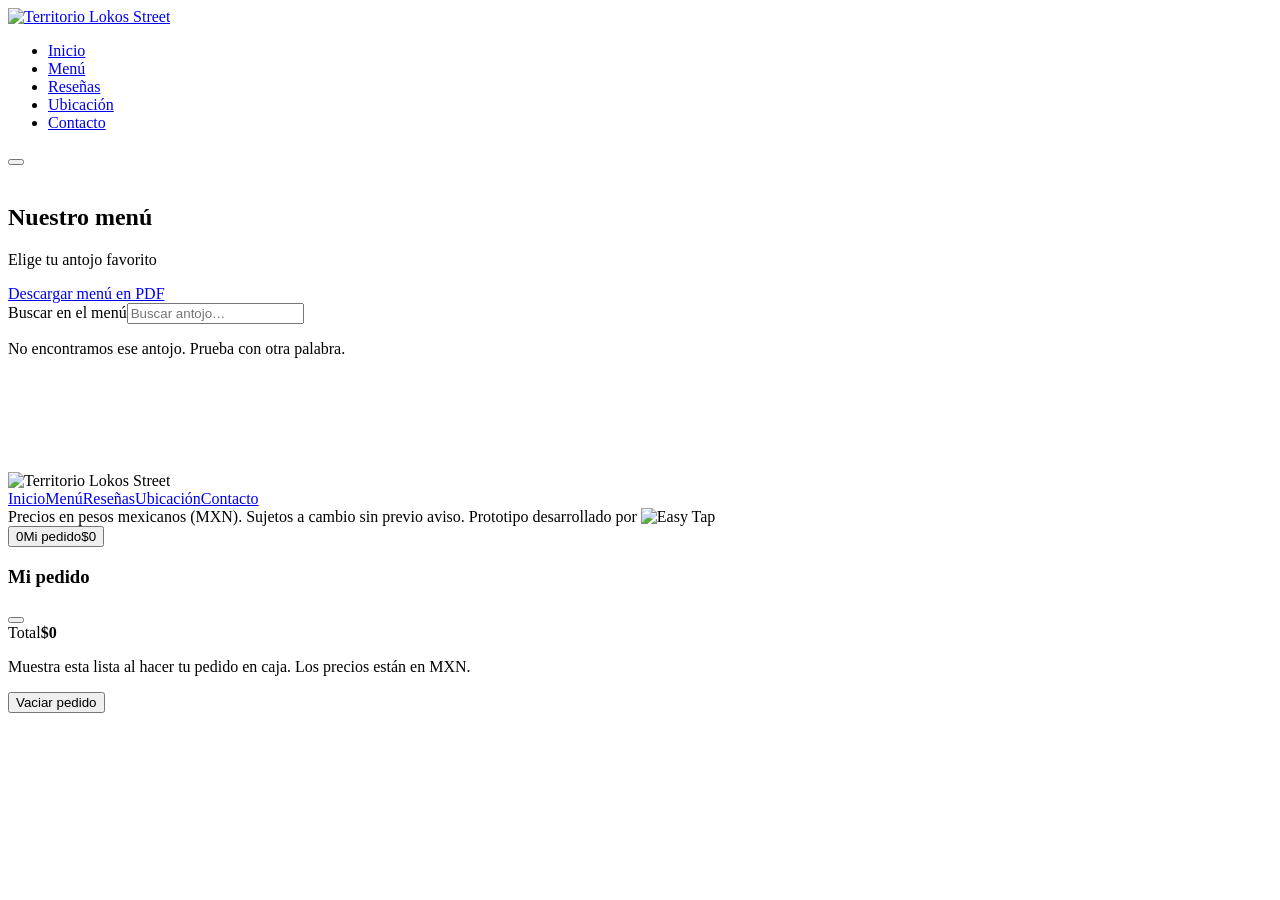
==== menu.html @ 9733deee "Add files via upload" ====
<!doctype html>
<html lang="es">
<head>
  <meta charset="utf-8">
  <meta name="viewport" content="width=device-width, initial-scale=1">
  <title>Menú · Territorio Lokos Street</title>
  <meta name="description" content="Menú completo de Territorio Lokos Street: elotes especiales, antojos con chilito, frappés, fresas con crema y más.">
  <meta name="theme-color" content="#7B2FF7">
  <link rel="icon" href="assets/img/favicon.png">
  <link rel="stylesheet" href="assets/css/styles.css">
</head>
<body>
  <header class="site-header">
    <div class="container nav">
      <a class="brand" href="index.html" aria-label="Territorio Lokos Street, inicio"><img src="assets/img/logo.webp" alt="Territorio Lokos Street"></a>
      <nav aria-label="Principal">
        <ul>
          <li><a href="index.html">Inicio</a></li>
          <li><a href="menu.html" aria-current="page">Menú</a></li>
          <li><a href="index.html#resenas">Reseñas</a></li>
          <li><a href="index.html#ubicacion">Ubicación</a></li>
          <li><a href="index.html#contacto">Contacto</a></li>
        </ul>
      </nav>
      <div class="social">
        <a class="icon-btn fb" data-link="facebook" target="_blank" rel="noopener" aria-label="Facebook" data-icon="facebook"></a>
        <a class="icon-btn" data-link="maps" target="_blank" rel="noopener" aria-label="Ver en Google Maps" data-icon="pin"></a>
      </div>
      <button class="menu-toggle" aria-label="Abrir menú" aria-expanded="false" data-icon="menu"></button>
    </div>
  </header>

  <main>
    <section class="menu-hero">
      <img class="splash" src="assets/img/deco/splash-pink-2.svg" alt="" style="width:240px;left:-70px;top:-30px">
      <img class="splash" src="assets/img/deco/splash-yellow-1.svg" alt="" style="width:260px;right:-80px;top:-60px">
      <img class="splash" src="assets/img/deco/splash-blue-2.svg" alt="" style="width:160px;right:12%;top:120px;opacity:.6">
      <div class="container">
        <h1 class="display"><span class="crown-doodle" data-icon="crown"></span><span class="brush c-purple b2">Nuestro menú</span></h1>
        <p>Elige tu antojo favorito</p>
        <a class="btn btn-yellow pdf-btn" href="Menu_Territorio_Lokos_Street.pdf" download><span data-icon="arrow" style="transform:rotate(90deg)"></span>Descargar menú en PDF</a>
      </div>
    </section>

    <section class="menu-cats">
      <div class="container"><div class="cat-grid" id="cats"></div></div>
    </section>

    <div class="chips-bar">
      <div class="container">
        <div class="chips" id="chips" role="tablist" aria-label="Categorías"></div>
        <label class="search"><span class="sr-only">Buscar en el menú</span><span data-icon="search"></span><input id="q" type="search" placeholder="Buscar antojo…" autocomplete="off"></label>
      </div>
    </div>

    <div class="container" id="sections"></div>
    <p class="empty-search container" id="empty">No encontramos ese antojo. Prueba con otra palabra.</p>
    <div style="height:80px"></div>
  </main>

  <footer class="site-footer">
    <img class="splash" src="assets/img/deco/splash-purple-1.svg" alt="" style="width:340px;right:-120px;top:-120px;opacity:.35">
    <div class="container">
      <div class="cols">
        <img class="logo" src="assets/img/logo.webp" alt="Territorio Lokos Street">
        <nav aria-label="Pie de página"><a href="index.html">Inicio</a><a href="menu.html">Menú</a><a href="index.html#resenas">Reseñas</a><a href="index.html#ubicacion">Ubicación</a><a href="index.html#contacto">Contacto</a></nav>
        <div class="social" style="display:flex;gap:10px">
          <a class="icon-btn fb" data-link="facebook" target="_blank" rel="noopener" aria-label="Facebook" data-icon="facebook"></a>
          <a class="icon-btn" data-link="maps" target="_blank" rel="noopener" aria-label="Google Maps" data-icon="pin"></a>
        </div>
      </div>
      <div class="legal">
        <span>Precios en pesos mexicanos (MXN). Sujetos a cambio sin previo aviso.</span>
        <span class="easytap">Prototipo desarrollado por <img src="assets/img/easytap-light.webp" alt="Easy Tap"></span>
      </div>
    </div>
  </footer>

  <!-- Mi pedido -->
  <button class="cart-fab" id="fab" aria-label="Ver mi pedido"><span data-icon="bag"></span><span class="n" id="fab-n">0</span><span>Mi pedido</span><span class="t" id="fab-t">$0</span></button>
  <div class="drawer-bg" id="bg"></div>
  <aside class="drawer" id="drawer" aria-label="Mi pedido" aria-hidden="true">
    <header><h3>Mi pedido</h3><button class="icon-btn" id="close" aria-label="Cerrar" data-icon="close"></button></header>
    <div class="lines" id="lines"></div>
    <footer>
      <div class="total"><span>Total</span><b id="total">$0</b></div>
      <p class="hint">Muestra esta lista al hacer tu pedido en caja. Los precios están en MXN.</p>
      <button class="link-btn" id="clear">Vaciar pedido</button>
    </footer>
  </aside>

  <script src="assets/js/data.js"></script>
  <script src="assets/js/site.js"></script>
  <script src="assets/js/menu.js"></script>
</body>
</html>
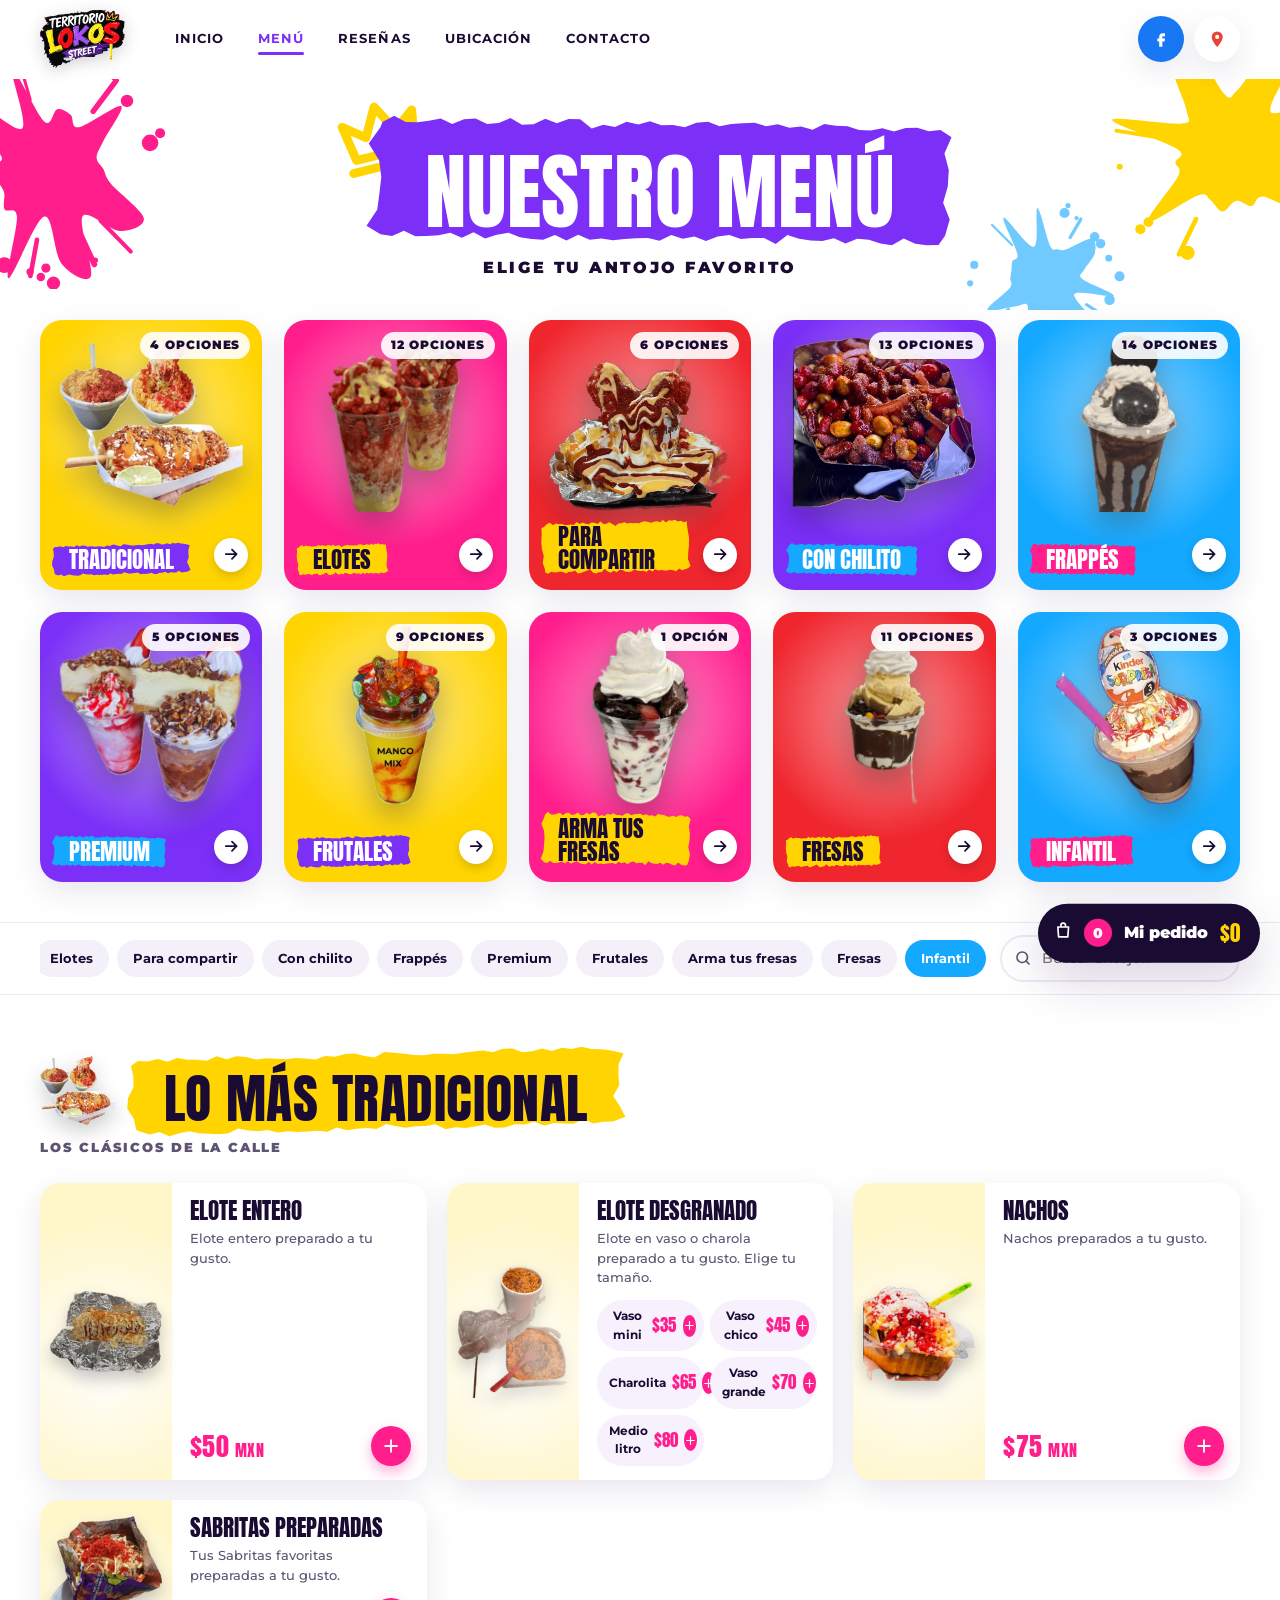
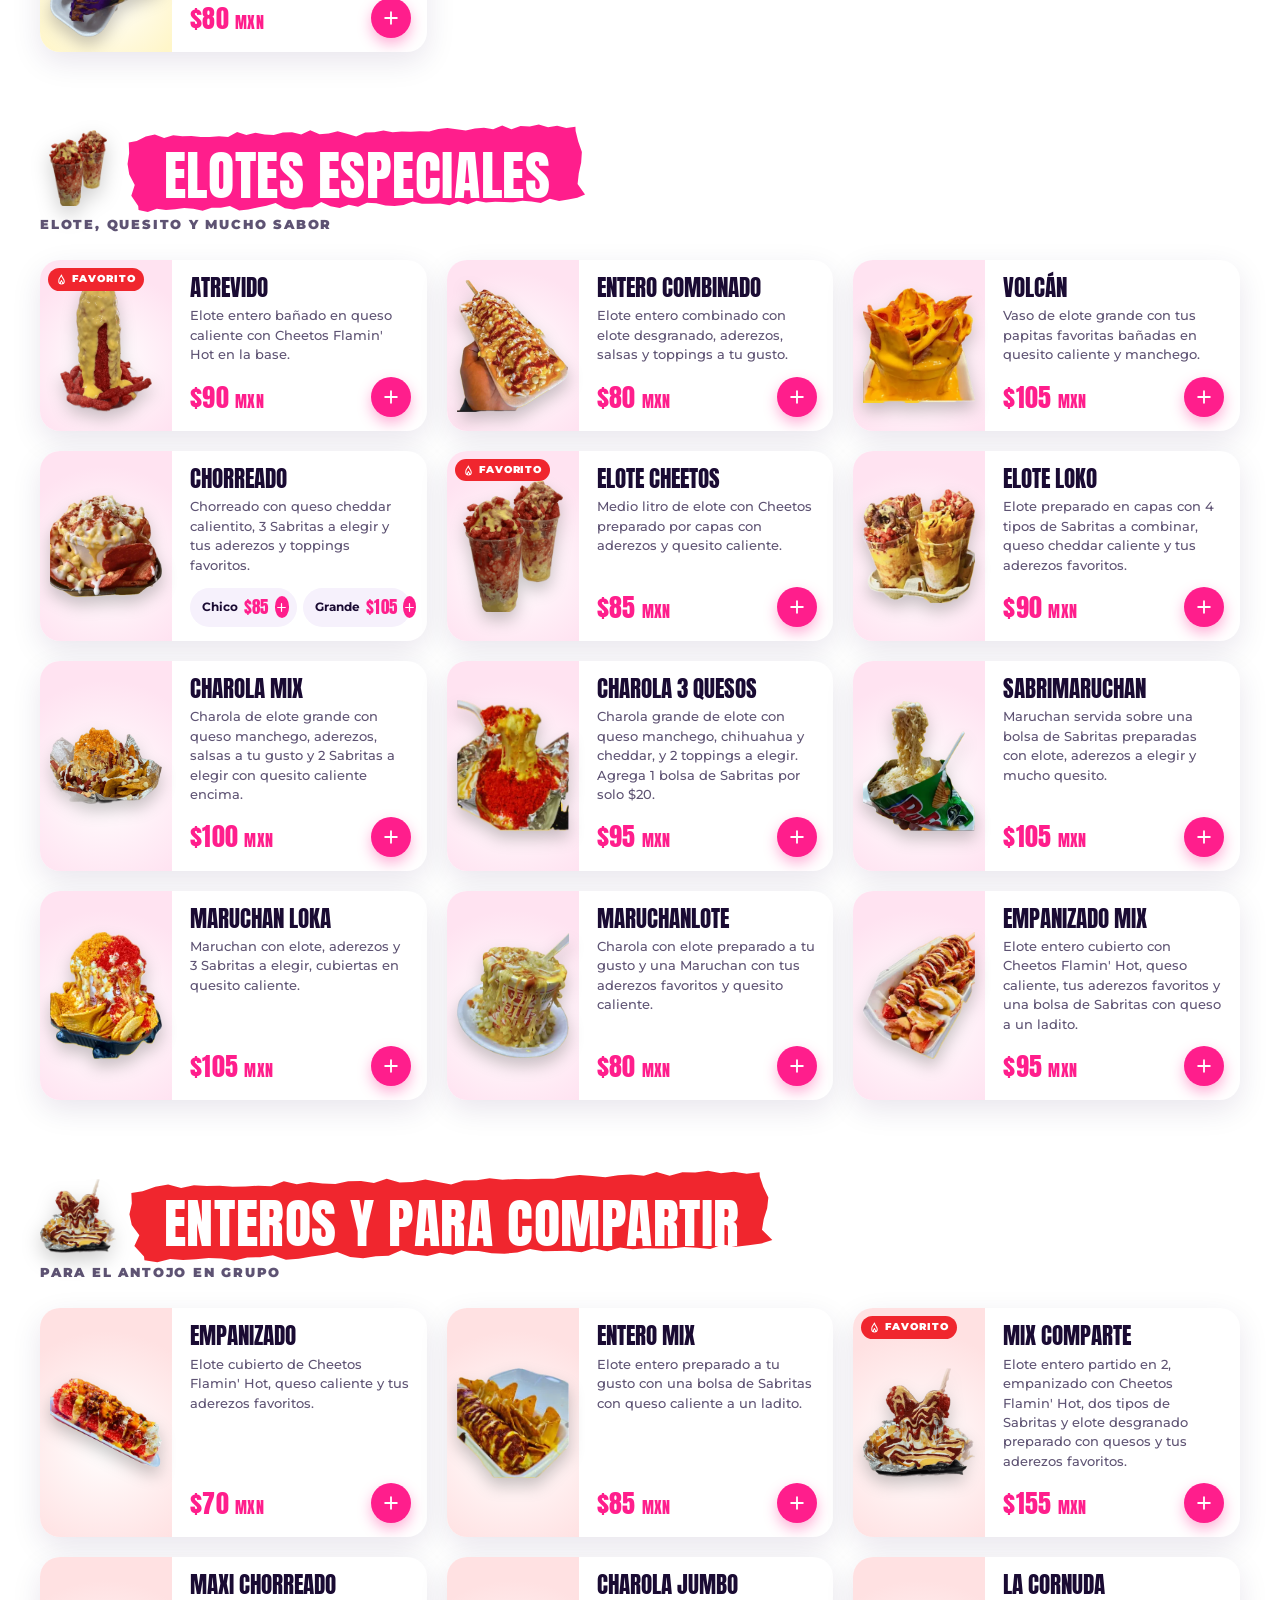
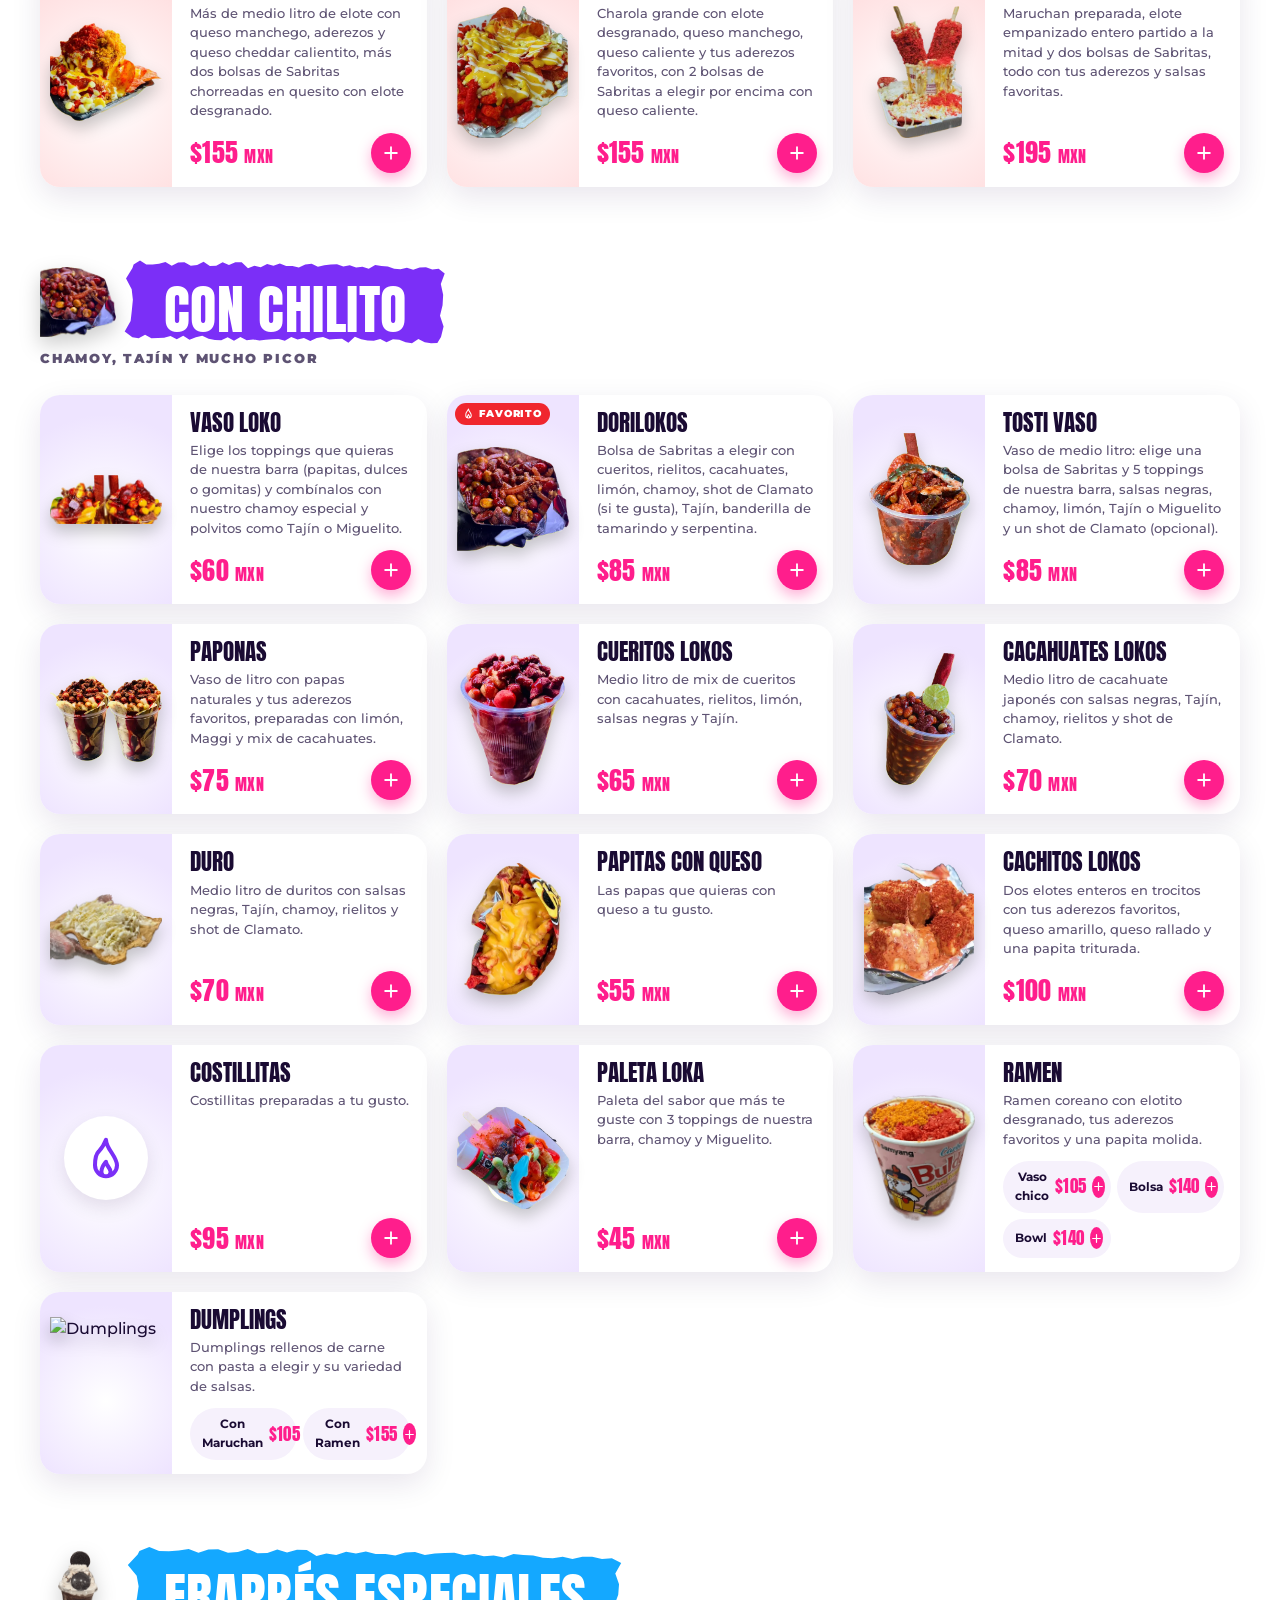
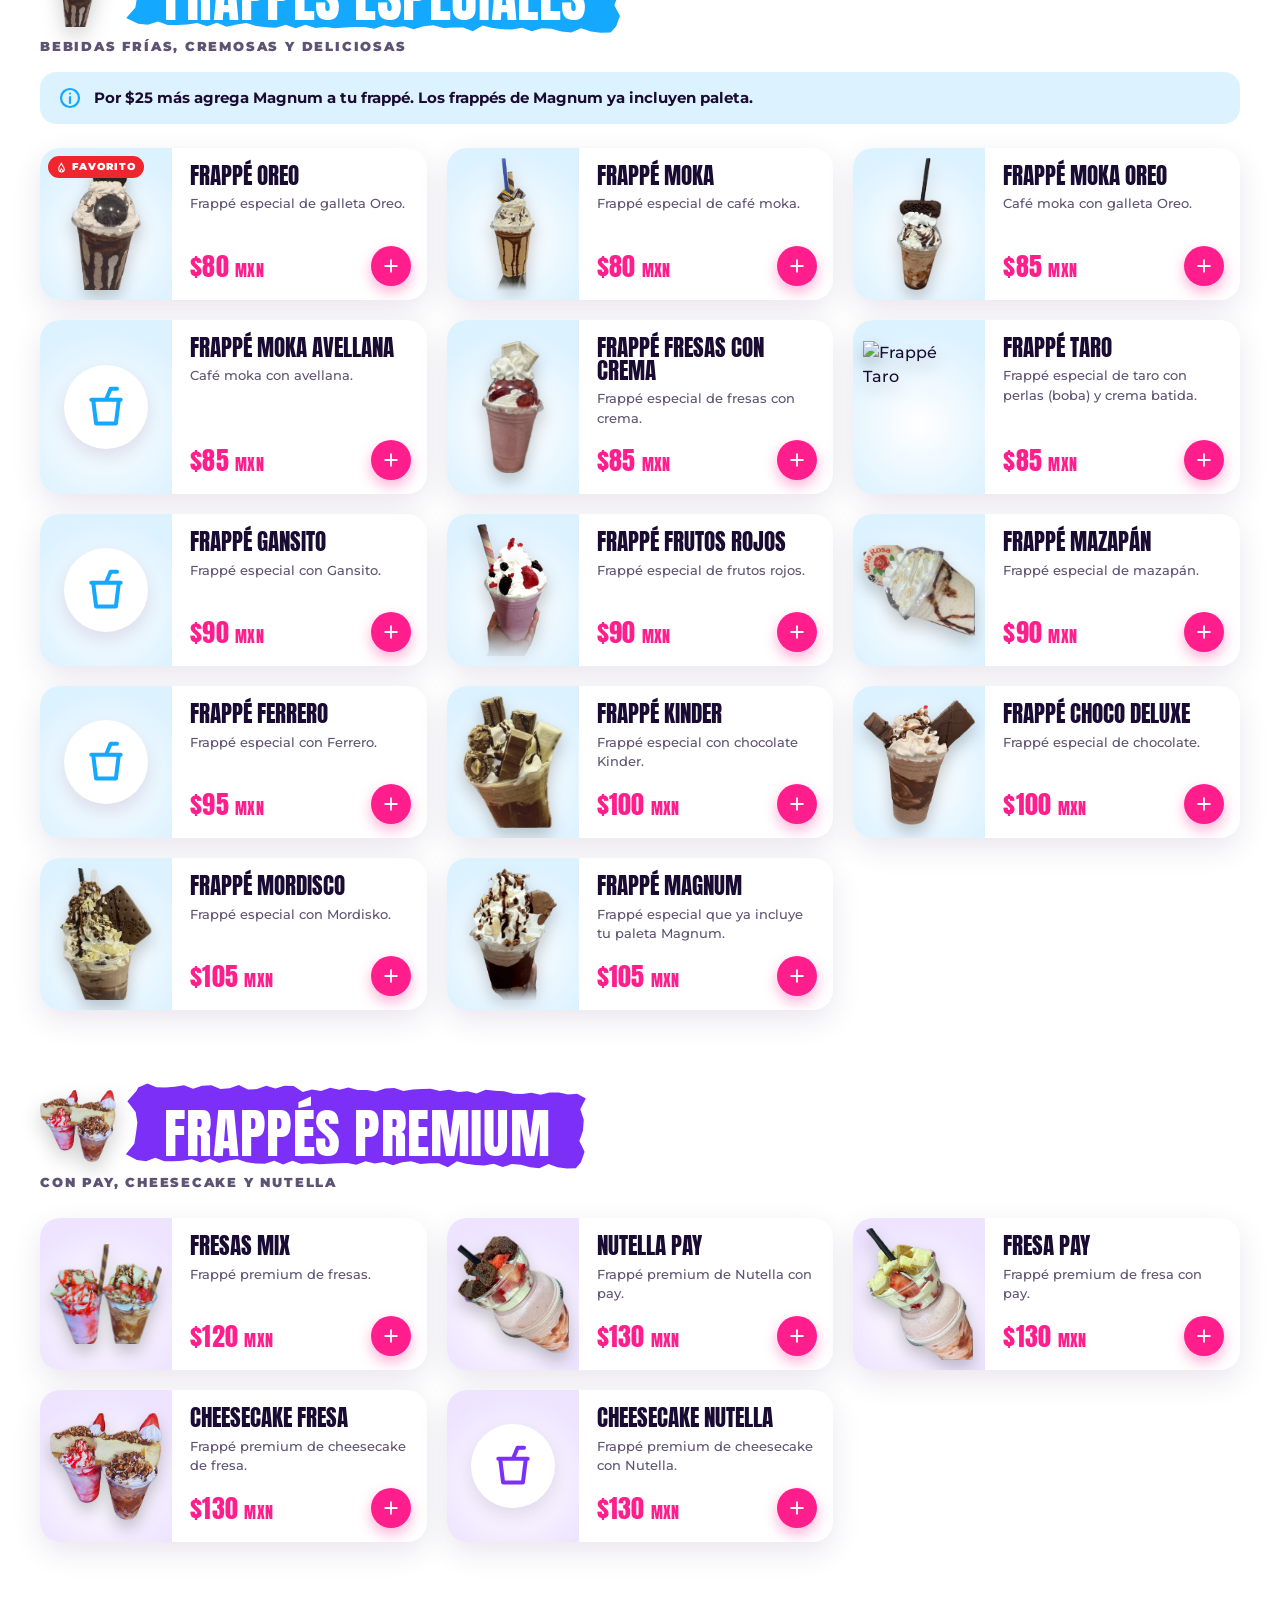
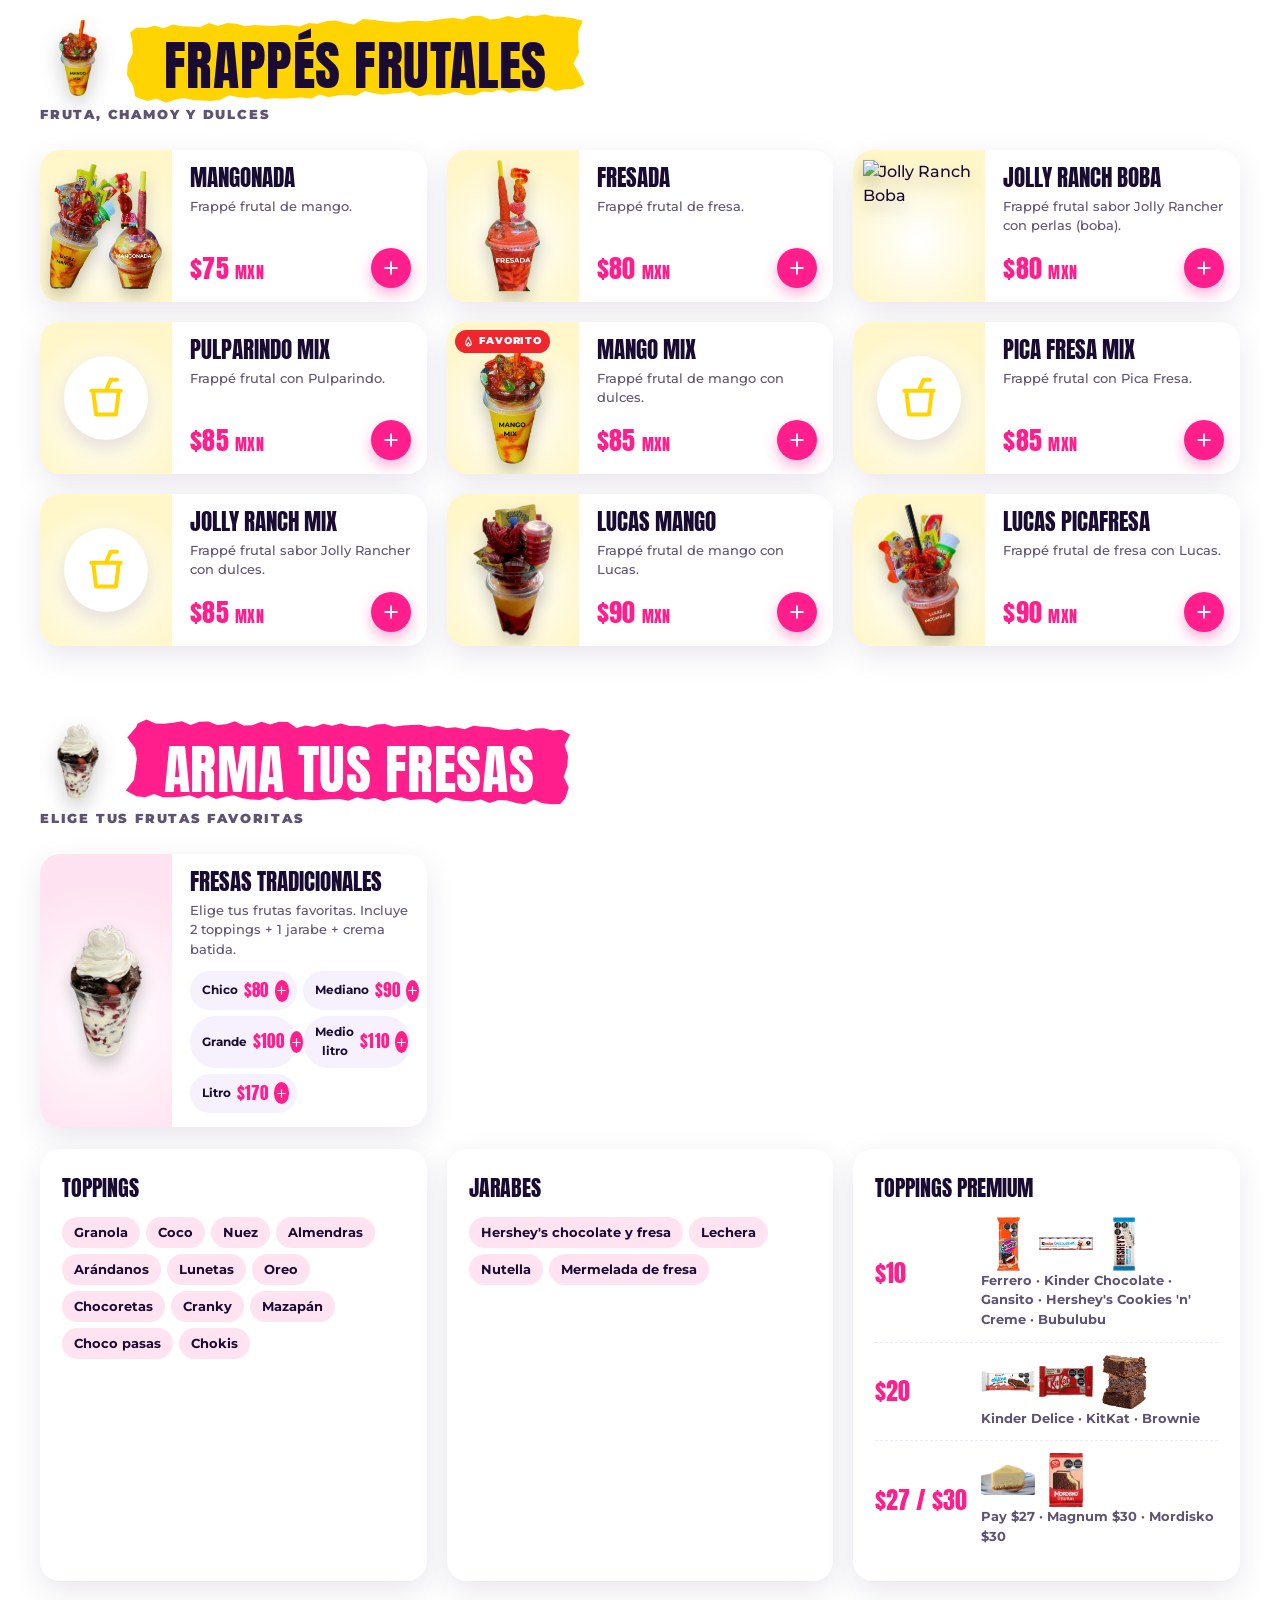
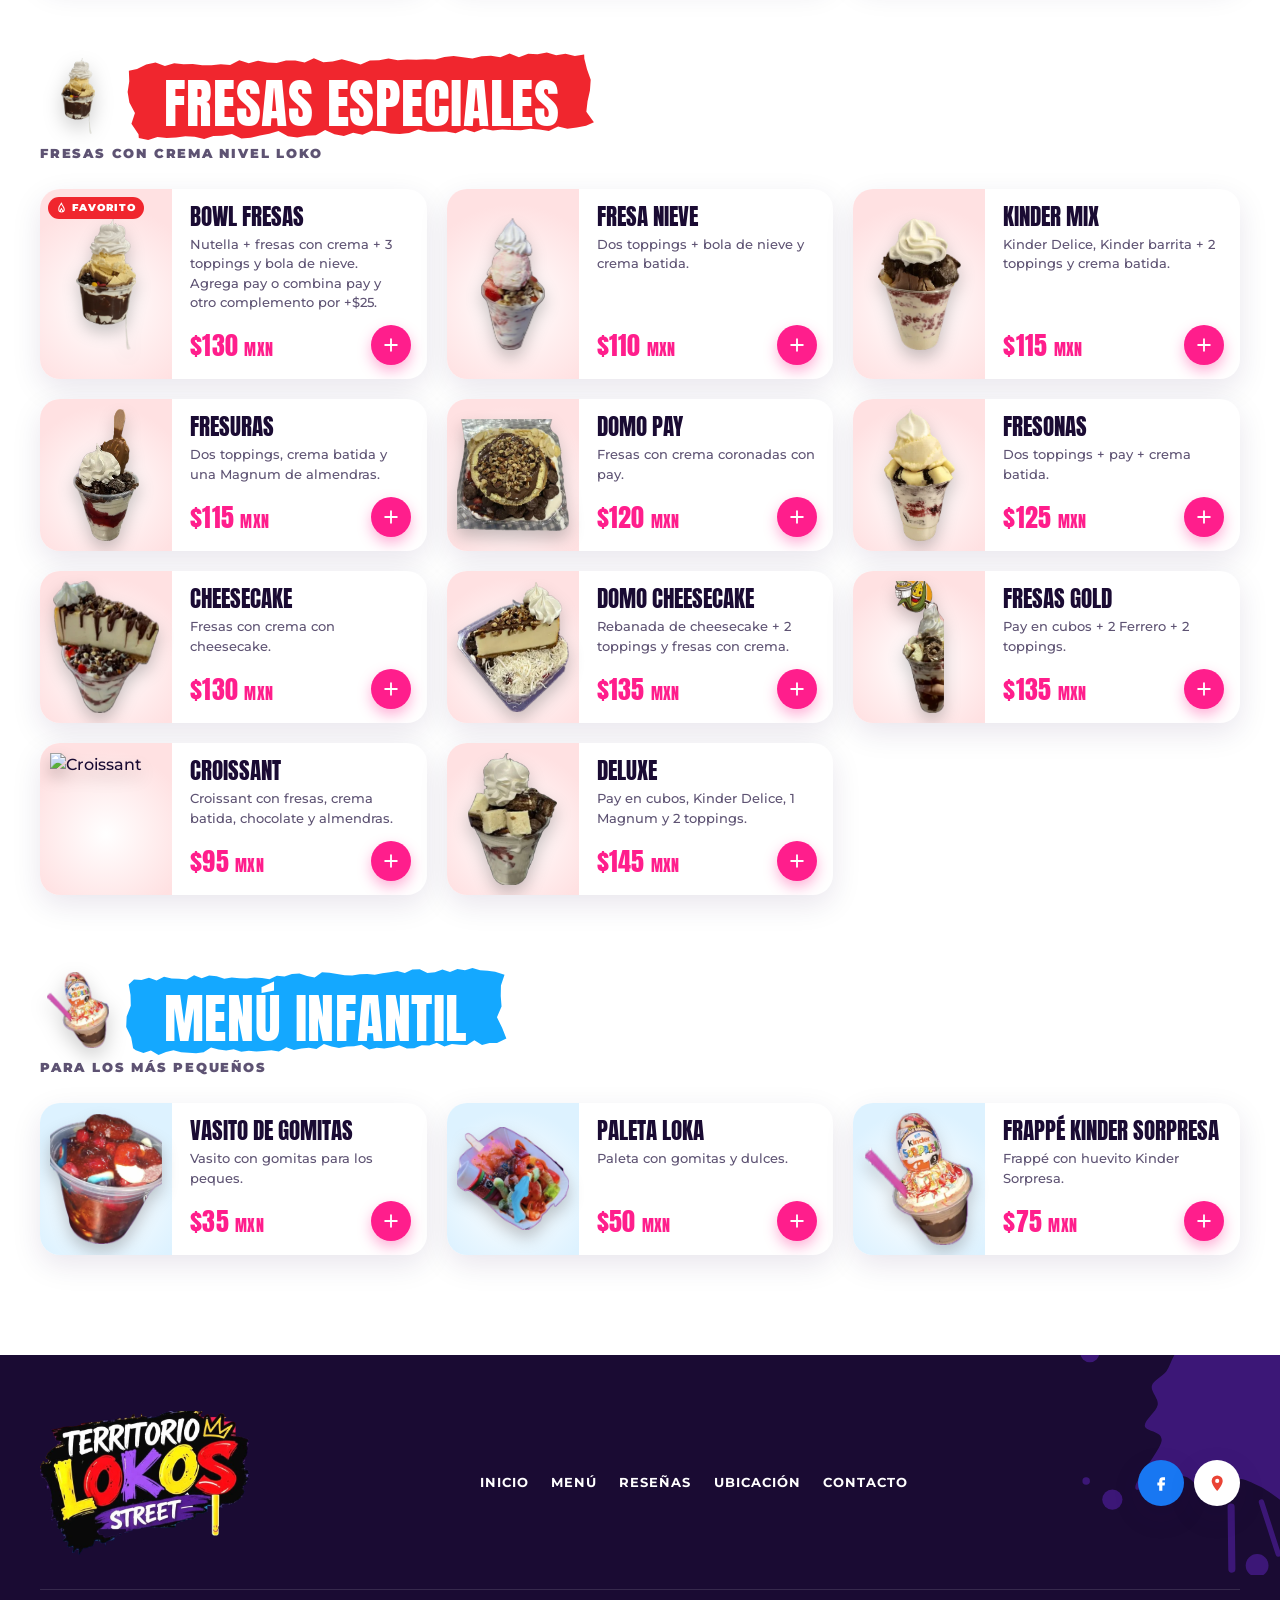
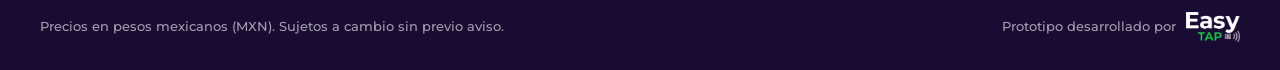
==== commit 98f808bb: "Add files via upload" ====
--- a/menu.html
+++ b/menu.html
@@ -38,7 +38,6 @@
       <div class="container">
         <h1 class="display"><span class="crown-doodle" data-icon="crown"></span><span class="brush c-purple b2">Nuestro menú</span></h1>
         <p>Elige tu antojo favorito</p>
-        <a class="btn btn-yellow pdf-btn" href="Menu_Territorio_Lokos_Street.pdf" download><span data-icon="arrow" style="transform:rotate(90deg)"></span>Descargar menú en PDF</a>
       </div>
     </section>
 
--- a/assets/css/styles.css
+++ b/assets/css/styles.css
@@ -0,0 +1,312 @@
+/* Territorio Lokos Street — estilos del sitio */
+@font-face { font-family: 'Anton'; src: url('../fonts/Anton-Regular.ttf') format('truetype'); font-display: swap; }
+@font-face { font-family: 'Marker'; src: url('../fonts/PermanentMarker-Regular.ttf') format('truetype'); font-display: swap; }
+@font-face { font-family: 'Montserrat'; src: url('../fonts/Montserrat-Medium.ttf') format('truetype'); font-weight: 500; font-display: swap; }
+@font-face { font-family: 'Montserrat'; src: url('../fonts/Montserrat-Bold.ttf') format('truetype'); font-weight: 700; font-display: swap; }
+@font-face { font-family: 'Montserrat'; src: url('../fonts/Montserrat-Black.ttf') format('truetype'); font-weight: 900; font-display: swap; }
+
+:root {
+  --pink: #FF1E8C; --pink-soft: #FFE3F1;
+  --yellow: #FFD400; --yellow-soft: #FFF6C9;
+  --purple: #7B2FF7; --purple-soft: #EEE4FF;
+  --blue: #14A8FF; --blue-soft: #DDF2FF;
+  --red: #F0262E; --red-soft: #FFE1E2;
+  --ink: #1A0B33; --muted: #5E5373; --line: #EEE9F5; --bg: #FFFFFF;
+  --radius: 20px; --shadow: 0 10px 30px rgba(40, 10, 80, .10); --shadow-lg: 0 18px 50px rgba(40, 10, 80, .18);
+  --display: 'Anton', 'Impact', 'Arial Narrow Bold', sans-serif;
+  --hand: 'Marker', 'Comic Sans MS', cursive;
+  --body: 'Montserrat', system-ui, -apple-system, 'Segoe UI', sans-serif;
+  --brush: url("data:image/svg+xml,%3Csvg%20xmlns%3D%22http%3A%2F%2Fwww.w3.org%2F2000%2Fsvg%22%20viewBox%3D%22-20%200%20640%20120%22%20preserveAspectRatio%3D%22none%22%3E%3Cdefs%3E%3Cmask%20id%3D%22m%22%3E%3Cpath%20d%3D%22M0.0%2C12.9%20L12.5%2C6.9%20L25.0%2C4.5%20L37.5%2C9.7%20L50.0%2C6.2%20L62.5%2C8.0%20L75.0%2C7.9%20L87.5%2C9.9%20L100.0%2C10.2%20L112.5%2C9.4%20L125.0%2C10.7%20L137.5%2C4.2%20L150.0%2C8.8%20L162.5%2C5.9%20L175.0%2C8.5%20L187.5%2C9.7%20L200.0%2C6.3%20L212.5%2C6.6%20L225.0%2C9.9%20L237.5%2C4.3%20L250.0%2C10.2%20L262.5%2C9.7%20L275.0%2C6.7%20L287.5%2C10.7%20L300.0%2C14.8%20L312.5%2C9.6%20L325.0%2C9.6%20L337.5%2C7.3%20L350.0%2C10.1%20L362.5%2C9.4%20L375.0%2C10.2%20L387.5%2C9.9%20L400.0%2C10.5%20L412.5%2C7.3%20L425.0%2C6.3%20L437.5%2C8.2%20L450.0%2C10.3%20L462.5%2C7.8%20L475.0%2C7.3%20L487.5%2C9.6%20L500.0%2C4.8%20L512.5%2C10.4%20L525.0%2C5.9%20L537.5%2C7.0%20L550.0%2C4.8%20L562.5%2C8.9%20L575.0%2C7.2%20L587.5%2C10.6%20L600.0%2C9.0%20L600.1%2C15.0%20L603.3%2C30.0%20L607.9%2C45.0%20L606.5%2C60.0%20L602.9%2C75.0%20L600.9%2C90.0%20L610.7%2C105.0%20L600.0%2C109.5%20L587.5%2C111.7%20L575.0%2C113.3%20L562.5%2C109.7%20L550.0%2C115.5%20L537.5%2C113.2%20L525.0%2C111.7%20L512.5%2C113.4%20L500.0%2C112.8%20L487.5%2C111.9%20L475.0%2C112.8%20L462.5%2C109.9%20L450.0%2C114.7%20L437.5%2C110.2%20L425.0%2C115.2%20L412.5%2C112.6%20L400.0%2C112.6%20L387.5%2C112.3%20L375.0%2C108.7%20L362.5%2C113.3%20L350.0%2C114.4%20L337.5%2C113.4%20L325.0%2C109.6%20L312.5%2C108.8%20L300.0%2C114.1%20L287.5%2C110.9%20L275.0%2C115.0%20L262.5%2C112.2%20L250.0%2C105.9%20L237.5%2C112.9%20L225.0%2C113.2%20L212.5%2C115.5%20L200.0%2C113.3%20L187.5%2C105.7%20L175.0%2C109.1%20L162.5%2C111.3%20L150.0%2C114.0%20L137.5%2C114.8%20L125.0%2C108.2%20L112.5%2C110.4%20L100.0%2C110.2%20L87.5%2C114.0%20L75.0%2C110.7%20L62.5%2C109.5%20L50.0%2C110.9%20L37.5%2C111.4%20L25.0%2C109.5%20L12.5%2C113.6%20L0.0%2C110.5%20L-0.3%2C105.0%20L-9.4%2C90.0%20L-4.3%2C75.0%20L-11.4%2C60.0%20L-13.4%2C45.0%20L-10.8%2C30.0%20L-11.0%2C15.0Z%22%20fill%3D%22%23fff%22%2F%3E%3C%2Fmask%3E%3C%2Fdefs%3E%3Crect%20x%3D%22-20%22%20width%3D%22640%22%20height%3D%22120%22%20fill%3D%22%23fff%22%20mask%3D%22url%28%23m%29%22%2F%3E%3C%2Fsvg%3E");
+  --brush2: url("data:image/svg+xml,%3Csvg%20xmlns%3D%22http%3A%2F%2Fwww.w3.org%2F2000%2Fsvg%22%20viewBox%3D%22-20%200%20640%20120%22%20preserveAspectRatio%3D%22none%22%3E%3Cdefs%3E%3Cmask%20id%3D%22m%22%3E%3Cpath%20d%3D%22M0.0%2C10.2%20L12.5%2C4.3%20L25.0%2C9.7%20L37.5%2C9.8%20L50.0%2C8.3%20L62.5%2C5.9%20L75.0%2C10.9%20L87.5%2C6.2%20L100.0%2C5.5%20L112.5%2C10.3%20L125.0%2C9.2%20L137.5%2C4.5%20L150.0%2C10.3%20L162.5%2C9.7%20L175.0%2C4.6%20L187.5%2C8.4%20L200.0%2C4.3%20L212.5%2C4.4%20L225.0%2C12.7%20L237.5%2C9.0%20L250.0%2C10.9%20L262.5%2C6.0%20L275.0%2C8.4%20L287.5%2C5.1%20L300.0%2C8.6%20L312.5%2C8.3%20L325.0%2C10.2%20L337.5%2C5.7%20L350.0%2C4.6%20L362.5%2C8.6%20L375.0%2C6.3%20L387.5%2C5.4%20L400.0%2C4.8%20L412.5%2C7.9%20L425.0%2C5.9%20L437.5%2C8.8%20L450.0%2C7.6%20L462.5%2C10.3%20L475.0%2C4.9%20L487.5%2C6.2%20L500.0%2C6.6%20L512.5%2C9.8%20L525.0%2C10.1%20L537.5%2C7.9%20L550.0%2C10.7%20L562.5%2C7.3%20L575.0%2C6.9%20L587.5%2C9.8%20L600.0%2C8.5%20L612.0%2C15.0%20L604.7%2C30.0%20L609.7%2C45.0%20L608.9%2C60.0%20L604.2%2C75.0%20L611.6%2C90.0%20L606.9%2C105.0%20L600.0%2C113.5%20L587.5%2C114.0%20L575.0%2C112.7%20L562.5%2C108.1%20L550.0%2C114.5%20L537.5%2C113.2%20L525.0%2C109.8%20L512.5%2C109.2%20L500.0%2C113.6%20L487.5%2C109.1%20L475.0%2C111.8%20L462.5%2C111.5%20L450.0%2C110.0%20L437.5%2C106.7%20L425.0%2C115.2%20L412.5%2C109.9%20L400.0%2C110.2%20L387.5%2C111.3%20L375.0%2C107.7%20L362.5%2C109.3%20L350.0%2C113.7%20L337.5%2C109.6%20L325.0%2C111.9%20L312.5%2C108.7%20L300.0%2C114.1%20L287.5%2C111.7%20L275.0%2C112.2%20L262.5%2C113.1%20L250.0%2C114.3%20L237.5%2C112.9%20L225.0%2C114.3%20L212.5%2C109.9%20L200.0%2C115.3%20L187.5%2C110.5%20L175.0%2C115.0%20L162.5%2C114.6%20L150.0%2C113.2%20L137.5%2C109.1%20L125.0%2C111.3%20L112.5%2C114.9%20L100.0%2C109.4%20L87.5%2C114.6%20L75.0%2C110.2%20L62.5%2C112.6%20L50.0%2C113.4%20L37.5%2C113.8%20L25.0%2C109.1%20L12.5%2C114.1%20L0.0%2C112.7%20L-15.2%2C105.0%20L-3.9%2C90.0%20L-1.9%2C75.0%20L-0.2%2C60.0%20L-2.9%2C45.0%20L-14.4%2C30.0%20L-2.1%2C15.0Z%22%20fill%3D%22%23fff%22%2F%3E%3C%2Fmask%3E%3C%2Fdefs%3E%3Crect%20x%3D%22-20%22%20width%3D%22640%22%20height%3D%22120%22%20fill%3D%22%23fff%22%20mask%3D%22url%28%23m%29%22%2F%3E%3C%2Fsvg%3E");
+  --brush3: url("data:image/svg+xml,%3Csvg%20xmlns%3D%22http%3A%2F%2Fwww.w3.org%2F2000%2Fsvg%22%20viewBox%3D%22-20%200%20640%20120%22%20preserveAspectRatio%3D%22none%22%3E%3Cdefs%3E%3Cmask%20id%3D%22m%22%3E%3Cpath%20d%3D%22M0.0%2C8.0%20L12.5%2C9.1%20L25.0%2C6.2%20L37.5%2C10.3%20L50.0%2C5.4%20L62.5%2C8.2%20L75.0%2C8.6%20L87.5%2C10.2%20L100.0%2C4.4%20L112.5%2C9.0%20L125.0%2C5.2%20L137.5%2C6.7%20L150.0%2C10.5%20L162.5%2C8.9%20L175.0%2C10.1%20L187.5%2C11.0%20L200.0%2C9.9%20L212.5%2C10.8%20L225.0%2C12.7%20L237.5%2C8.1%20L250.0%2C9.6%20L262.5%2C6.1%20L275.0%2C5.7%20L287.5%2C9.6%20L300.0%2C12.1%20L312.5%2C4.7%20L325.0%2C5.9%20L337.5%2C7.9%20L350.0%2C9.9%20L362.5%2C10.7%20L375.0%2C9.0%20L387.5%2C9.1%20L400.0%2C10.4%20L412.5%2C8.6%20L425.0%2C7.2%20L437.5%2C6.0%20L450.0%2C8.9%20L462.5%2C4.4%20L475.0%2C4.3%20L487.5%2C9.9%20L500.0%2C9.1%20L512.5%2C5.5%20L525.0%2C9.3%20L537.5%2C5.2%20L550.0%2C7.2%20L562.5%2C4.4%20L575.0%2C8.0%20L587.5%2C8.8%20L600.0%2C10.7%20L615.4%2C15.0%20L609.0%2C30.0%20L608.2%2C45.0%20L609.1%2C60.0%20L601.0%2C75.0%20L609.1%2C90.0%20L615.7%2C105.0%20L600.0%2C111.1%20L587.5%2C111.0%20L575.0%2C113.3%20L562.5%2C106.4%20L550.0%2C112.8%20L537.5%2C112.2%20L525.0%2C110.9%20L512.5%2C114.1%20L500.0%2C108.7%20L487.5%2C112.2%20L475.0%2C111.4%20L462.5%2C115.6%20L450.0%2C115.7%20L437.5%2C110.7%20L425.0%2C113.2%20L412.5%2C114.9%20L400.0%2C113.5%20L387.5%2C115.7%20L375.0%2C108.6%20L362.5%2C110.5%20L350.0%2C110.7%20L337.5%2C112.3%20L325.0%2C109.9%20L312.5%2C106.1%20L300.0%2C112.9%20L287.5%2C111.0%20L275.0%2C111.7%20L262.5%2C113.6%20L250.0%2C109.4%20L237.5%2C115.0%20L225.0%2C113.1%20L212.5%2C113.8%20L200.0%2C114.3%20L187.5%2C112.9%20L175.0%2C114.2%20L162.5%2C110.4%20L150.0%2C111.6%20L137.5%2C110.2%20L125.0%2C107.1%20L112.5%2C113.4%20L100.0%2C114.6%20L87.5%2C113.5%20L75.0%2C112.4%20L62.5%2C109.3%20L50.0%2C111.7%20L37.5%2C115.5%20L25.0%2C109.1%20L12.5%2C112.3%20L0.0%2C107.9%20L-4.4%2C105.0%20L-7.1%2C90.0%20L-15.0%2C75.0%20L-13.7%2C60.0%20L-6.4%2C45.0%20L-6.4%2C30.0%20L-9.0%2C15.0Z%22%20fill%3D%22%23fff%22%2F%3E%3C%2Fmask%3E%3C%2Fdefs%3E%3Crect%20x%3D%22-20%22%20width%3D%22640%22%20height%3D%22120%22%20fill%3D%22%23fff%22%20mask%3D%22url%28%23m%29%22%2F%3E%3C%2Fsvg%3E");
+}
+* { box-sizing: border-box; }
+html { scroll-behavior: smooth; -webkit-text-size-adjust: 100%; }
+body { margin: 0; background: var(--bg); color: var(--ink); font-family: var(--body); font-weight: 500; line-height: 1.5; overflow-x: hidden; }
+img { max-width: 100%; height: auto; display: block; }
+a { color: inherit; text-decoration: none; }
+button { font: inherit; color: inherit; cursor: pointer; border: 0; background: none; }
+.container { width: min(1200px, 100% - 32px); margin-inline: auto; }
+.sr-only { position: absolute; width: 1px; height: 1px; overflow: hidden; clip: rect(0 0 0 0); white-space: nowrap; }
+svg.i { width: 1.15em; height: 1.15em; flex: none; }
+
+/* ---------- paint-brush labels ---------- */
+.brush { position: relative; isolation: isolate; display: inline-block; color: #fff; padding: .2em .55em .1em; }
+.brush::before { content: ''; position: absolute; inset: -.04em -.2em -.08em; z-index: -1; background: var(--c, var(--purple));
+  -webkit-mask: var(--brush) center / 100% 100% no-repeat; mask: var(--brush) center / 100% 100% no-repeat; transform: rotate(-1.5deg); }
+.brush.b2::before { -webkit-mask-image: var(--brush2); mask-image: var(--brush2); transform: rotate(1deg); }
+.brush.b3::before { -webkit-mask-image: var(--brush3); mask-image: var(--brush3); }
+.c-pink { --c: var(--pink); --soft: var(--pink-soft); }
+.c-yellow { --c: var(--yellow); --soft: var(--yellow-soft); --on: var(--ink); }
+.c-purple { --c: var(--purple); --soft: var(--purple-soft); }
+.c-blue { --c: var(--blue); --soft: var(--blue-soft); }
+.c-red { --c: var(--red); --soft: var(--red-soft); }
+.c-yellow.brush, .c-yellow .brush { color: var(--ink); }
+
+.display { font-family: var(--display); font-weight: 400; text-transform: uppercase; letter-spacing: .01em; line-height: .95; }
+.hand { font-family: var(--hand); }
+.kicker { font-weight: 900; font-size: .8rem; letter-spacing: .18em; text-transform: uppercase; color: var(--muted); }
+
+/* ---------- header ---------- */
+.site-header { position: sticky; top: 0; z-index: 50; background: rgba(255, 255, 255, .92); backdrop-filter: blur(10px); border-bottom: 1px solid transparent; transition: box-shadow .2s, border-color .2s; }
+.site-header.scrolled { box-shadow: 0 6px 24px rgba(40, 10, 80, .08); border-color: var(--line); }
+.nav { display: flex; align-items: center; gap: 24px; height: 78px; }
+.nav .brand img { height: 58px; width: auto; filter: drop-shadow(0 4px 8px rgba(0, 0, 0, .18)); }
+.nav > nav { flex: 1; }
+.nav ul { display: flex; gap: 6px; list-style: none; margin: 0 0 0 12px; padding: 0; }
+.nav ul a { display: block; padding: 10px 14px; font-weight: 700; font-size: .82rem; letter-spacing: .08em; text-transform: uppercase; border-radius: 10px; position: relative; }
+.nav ul a:hover { color: var(--purple); }
+.nav ul a[aria-current="page"] { color: var(--purple); }
+.nav ul a[aria-current="page"]::after { content: ''; position: absolute; left: 14px; right: 14px; bottom: 4px; height: 3px; border-radius: 3px; background: var(--purple); }
+.nav .social { display: flex; gap: 10px; }
+.icon-btn { width: 46px; height: 46px; border-radius: 50%; display: grid; place-items: center; background: #fff; box-shadow: var(--shadow); transition: transform .15s; }
+.icon-btn:hover { transform: translateY(-2px); }
+.icon-btn.fb { background: #1877F2; color: #fff; }
+.menu-toggle { display: none; width: 46px; height: 46px; border-radius: 12px; place-items: center; }
+@media (max-width: 860px) {
+  .nav { height: 68px; gap: 12px; }
+  .nav .brand img { height: 48px; }
+  .menu-toggle { display: grid; margin-left: 4px; }
+  .nav > nav { flex: 0; }
+  .nav .social { margin-left: auto; }
+  .nav ul { position: absolute; top: 100%; left: 0; right: 0; flex-direction: column; background: #fff; padding: 8px 16px 18px; box-shadow: 0 16px 30px rgba(40, 10, 80, .12); display: none; }
+  .nav ul.open { display: flex; }
+  .nav ul a { padding: 14px 8px; font-size: .95rem; }
+  .nav ul a[aria-current="page"]::after { left: 8px; right: auto; width: 40px; bottom: 8px; }
+  .icon-btn { width: 40px; height: 40px; }
+}
+
+/* ---------- buttons ---------- */
+.btn { display: inline-flex; align-items: center; gap: 12px; padding: 16px 28px; border-radius: 999px; font-family: var(--display); font-size: 1.35rem; letter-spacing: .03em; text-transform: uppercase; box-shadow: 0 10px 0 rgba(0, 0, 0, .12), var(--shadow); transition: transform .15s, box-shadow .15s; }
+.btn:hover { transform: translateY(-2px); }
+.btn:active { transform: translateY(3px); box-shadow: 0 4px 0 rgba(0, 0, 0, .12); }
+.btn-pink { background: var(--pink); color: #fff; }
+.btn-yellow { background: var(--yellow); color: var(--ink); }
+.btn-purple { background: var(--purple); color: #fff; }
+.btn-white { background: #fff; color: var(--ink); }
+.btn .i { width: 1.25em; height: 1.25em; }
+
+/* ---------- splashes ---------- */
+.splash { position: absolute; pointer-events: none; z-index: 0; user-select: none; }
+
+/* ---------- hero ---------- */
+.hero { position: relative; overflow: hidden; padding: 30px 0 0; background: radial-gradient(1200px 520px at 50% 30%, #fff 40%, #FBF8FF 100%); }
+.hero-inner { position: relative; z-index: 2; display: grid; grid-template-columns: 1fr minmax(320px, 620px) 1fr; align-items: center; gap: 10px; }
+.hero-logo { position: relative; }
+.hero-logo img { width: 100%; filter: drop-shadow(0 18px 24px rgba(30, 0, 60, .25)); animation: pop .9s cubic-bezier(.2, 1.4, .4, 1) both; }
+.hero-side { font-family: var(--hand); font-size: clamp(1.2rem, 2.2vw, 2rem); line-height: 1.1; text-transform: uppercase; color: var(--ink); position: relative; }
+.hero-side.left { transform: rotate(-9deg); justify-self: end; text-align: center; }
+.hero-side.right { transform: rotate(8deg); justify-self: start; text-align: center; }
+.hero-side .crown { width: 64px; color: var(--yellow); margin: 0 auto 6px; }
+.hero-side .underline { display: block; width: 70%; height: 10px; margin: 8px auto 0; color: var(--yellow); }
+.hero-ctas { position: relative; z-index: 3; display: flex; gap: 22px; justify-content: center; flex-wrap: wrap; margin: 10px 0 0; }
+.hero-products { position: relative; z-index: 2; display: grid; grid-template-columns: repeat(4, 1fr); align-items: end; gap: 0; margin-top: 18px; padding: 0 2%; }
+.hero-products img { width: 100%; max-height: 330px; object-fit: contain; object-position: bottom; filter: drop-shadow(0 18px 18px rgba(30, 0, 60, .25)); transform-origin: bottom center; animation: rise .9s cubic-bezier(.2, 1.1, .3, 1) both; }
+.hero-products img:nth-child(2) { animation-delay: .1s; } .hero-products img:nth-child(3) { animation-delay: .2s; } .hero-products img:nth-child(4) { animation-delay: .3s; }
+.features { position: relative; z-index: 3; margin-top: -40px; }
+.features .band { position: relative; isolation: isolate; padding: 34px 20px 30px; color: #fff; }
+.features .band::before { content: ''; position: absolute; inset: 0; z-index: -1; background: var(--purple); -webkit-mask: var(--brush2) center / 100% 100% no-repeat; mask: var(--brush2) center / 100% 100% no-repeat; }
+.features ul { list-style: none; margin: 0; padding: 0; display: grid; grid-template-columns: repeat(4, 1fr); gap: 16px; }
+.features li { display: flex; align-items: center; justify-content: center; gap: 14px; font-family: var(--display); text-transform: uppercase; font-size: 1.25rem; line-height: 1.05; }
+.features li svg { width: 40px; height: 40px; flex: none; }
+@keyframes pop { from { transform: scale(.6) rotate(-6deg); opacity: 0; } to { transform: none; opacity: 1; } }
+@keyframes rise { from { transform: translateY(60px) scale(.9); opacity: 0; } to { transform: none; opacity: 1; } }
+@media (max-width: 860px) {
+  .hero-inner { grid-template-columns: 1fr; }
+  .hero-side { display: none; }
+  .hero-logo { width: min(520px, 100%); margin: 0 auto; }
+  .hero-products { grid-template-columns: repeat(4, 1fr); }
+  .features ul { grid-template-columns: 1fr 1fr; gap: 18px 10px; }
+  .features li { justify-content: flex-start; font-size: 1rem; }
+  .features li svg { width: 30px; height: 30px; }
+  .btn { font-size: 1.1rem; padding: 14px 22px; }
+}
+
+/* ---------- sections ---------- */
+section { position: relative; }
+.section { padding: 80px 0; position: relative; overflow: hidden; }
+.section-head { text-align: center; margin-bottom: 40px; position: relative; z-index: 1; }
+.section-head h2 { margin: 0; font-size: clamp(2.4rem, 6vw, 4.2rem); }
+.section-head p { margin: 14px 0 0; font-weight: 900; letter-spacing: .14em; text-transform: uppercase; font-size: .85rem; }
+.crown-doodle { width: 54px; color: var(--yellow); display: inline-block; vertical-align: top; margin: -24px -10px 0 -4px; transform: rotate(-14deg); }
+
+/* ---------- category cards ---------- */
+.cat-grid { display: grid; grid-template-columns: repeat(auto-fill, minmax(210px, 1fr)); gap: 22px; position: relative; z-index: 1; }
+.cat-card { position: relative; isolation: isolate; border-radius: 22px; overflow: hidden; background: var(--c); min-height: 270px; display: flex; flex-direction: column; justify-content: flex-end; padding: 16px; box-shadow: var(--shadow); transition: transform .2s, box-shadow .2s; }
+.cat-card:hover { transform: translateY(-4px) rotate(-.5deg); box-shadow: var(--shadow-lg); }
+.cat-card::after { content: ''; position: absolute; inset: 0; z-index: -2; background: radial-gradient(circle at 50% 38%, rgba(255, 255, 255, .55), transparent 62%); }
+.cat-card img { position: absolute; z-index: -1; left: 50%; top: 14px; width: 82%; height: 66%; object-fit: contain; transform: translateX(-50%); filter: drop-shadow(0 12px 14px rgba(0, 0, 0, .28)); transition: transform .3s; }
+.cat-card:hover img { transform: translateX(-50%) scale(1.06) rotate(2deg); }
+.cat-card .label { align-self: flex-start; padding-right: 48px; font-family: var(--display); text-transform: uppercase; font-size: 1.45rem; line-height: 1; display: flex; align-items: center; gap: 10px; }
+.cat-card .label .brush { --c: var(--label, #fff); color: var(--label-ink, var(--ink)); }
+.cat-card .go { margin-left: auto; width: 34px; height: 34px; border-radius: 50%; background: #fff; color: var(--ink); display: grid; place-items: center; box-shadow: 0 4px 10px rgba(0, 0, 0, .15); flex: none; }
+.cat-card .count { position: absolute; top: 12px; right: 12px; background: rgba(255, 255, 255, .9); color: var(--ink); font-weight: 900; font-size: .72rem; letter-spacing: .08em; padding: 5px 10px; border-radius: 999px; text-transform: uppercase; }
+.cat-card.c-yellow { --label: var(--purple); --label-ink: #fff; }
+.cat-card.c-pink { --label: var(--yellow); }
+.cat-card.c-purple { --label: var(--blue); --label-ink: #fff; }
+.cat-card.c-blue { --label: var(--pink); --label-ink: #fff; }
+.cat-card.c-red { --label: var(--yellow); }
+
+/* ---------- featured (index) ---------- */
+.featured { display: grid; grid-template-columns: repeat(auto-fill, minmax(250px, 1fr)); gap: 24px; position: relative; z-index: 1; }
+.feat { position: relative; border-radius: 24px; background: #fff; box-shadow: var(--shadow); padding: 18px 18px 20px; display: flex; flex-direction: column; overflow: hidden; }
+.feat .ph { height: 220px; display: grid; place-items: center; border-radius: 18px; background: radial-gradient(circle at 50% 55%, #fff 0, var(--soft) 70%); margin-bottom: 14px; }
+.feat .ph img { max-height: 200px; object-fit: contain; filter: drop-shadow(0 12px 12px rgba(0, 0, 0, .22)); transition: transform .3s; }
+.feat:hover .ph img { transform: scale(1.06) rotate(-2deg); }
+.feat h3 { margin: 0; font-family: var(--display); font-weight: 400; font-size: 1.7rem; text-transform: uppercase; line-height: 1; }
+.feat p { margin: 8px 0 14px; color: var(--muted); font-size: .9rem; }
+.feat .row { margin-top: auto; display: flex; align-items: center; justify-content: space-between; }
+.price { font-family: var(--display); color: var(--pink); font-size: 1.6rem; letter-spacing: .01em; }
+.price small { font-size: .62em; margin-left: 2px; }
+.tag-hot { position: absolute; top: 14px; left: 14px; z-index: 2; background: var(--red); color: #fff; font-weight: 900; font-size: .7rem; letter-spacing: .1em; padding: 6px 10px; border-radius: 999px; text-transform: uppercase; display: flex; gap: 5px; align-items: center; }
+
+/* ---------- reviews / location ---------- */
+.cta-band { position: relative; isolation: isolate; color: var(--ink); padding: 60px 0; text-align: center; overflow: hidden; }
+.cta-band::before { content: ''; position: absolute; inset: 26px -2%; z-index: -1; background: var(--yellow); transform: skewY(-2.2deg); box-shadow: 0 18px 0 var(--pink); }
+.cta-band h2 { margin: 0; font-size: clamp(2rem, 5vw, 3.6rem); }
+.cta-band p { max-width: 640px; margin: 14px auto 26px; font-weight: 700; }
+.stars { display: inline-flex; gap: 6px; color: var(--pink); margin-bottom: 10px; }
+.stars svg { width: 34px; height: 34px; }
+.info-grid { display: grid; grid-template-columns: repeat(auto-fit, minmax(260px, 1fr)); gap: 22px; position: relative; z-index: 1; }
+.info-card { background: #fff; border-radius: 24px; box-shadow: var(--shadow); padding: 28px; display: flex; flex-direction: column; gap: 12px; }
+.info-card .ic { width: 58px; height: 58px; border-radius: 18px; display: grid; place-items: center; background: var(--c); color: #fff; }
+.info-card .ic svg { width: 30px; height: 30px; }
+.info-card h3 { margin: 4px 0 0; font-family: var(--display); font-weight: 400; font-size: 1.8rem; text-transform: uppercase; }
+.info-card p { margin: 0; color: var(--muted); }
+.info-card .btn { align-self: flex-start; margin-top: auto; font-size: 1.1rem; padding: 12px 22px; }
+
+/* ---------- footer ---------- */
+.site-footer { background: var(--ink); color: #fff; padding: 56px 0 28px; position: relative; overflow: hidden; }
+.site-footer .cols { display: flex; flex-wrap: wrap; gap: 30px; align-items: center; justify-content: space-between; position: relative; z-index: 1; }
+.site-footer .logo { width: 210px; }
+.site-footer nav { display: flex; gap: 22px; flex-wrap: wrap; font-weight: 700; letter-spacing: .08em; text-transform: uppercase; font-size: .8rem; }
+.site-footer nav a:hover { color: var(--yellow); }
+.site-footer .legal { margin-top: 34px; padding-top: 22px; border-top: 1px solid rgba(255, 255, 255, .12); display: flex; flex-wrap: wrap; gap: 14px; justify-content: space-between; align-items: center; font-size: .8rem; color: rgba(255, 255, 255, .6); position: relative; z-index: 1; }
+.easytap { display: inline-flex; align-items: center; gap: 10px; }
+.easytap img { height: 30px; width: auto; }
+
+/* ---------- menu page ---------- */
+.menu-hero { position: relative; overflow: hidden; padding: 40px 0 30px; text-align: center; }
+.menu-hero h1 { margin: 0; font-size: clamp(2.8rem, 8vw, 5.2rem); position: relative; z-index: 1; }
+.menu-hero p { position: relative; z-index: 1; margin: 16px 0 0; font-weight: 900; letter-spacing: .16em; text-transform: uppercase; }
+.menu-cats { padding: 10px 0 40px; position: relative; }
+.chips-bar { position: sticky; top: 78px; z-index: 40; background: rgba(255, 255, 255, .95); backdrop-filter: blur(8px); border-block: 1px solid var(--line); }
+.chips-bar .container { display: flex; align-items: center; gap: 12px; padding: 12px 0; }
+.chips { display: flex; gap: 8px; overflow-x: auto; scrollbar-width: none; flex: 1; scroll-behavior: smooth; padding: 2px; }
+.chips::-webkit-scrollbar { display: none; }
+.chip { white-space: nowrap; padding: 9px 16px; border-radius: 999px; font-weight: 700; font-size: .82rem; background: #F4F0FA; transition: background .15s, color .15s; }
+.chip:hover { background: var(--soft, #ece6f7); }
+.chip.active { background: var(--c, var(--purple)); color: #fff; }
+.chip.c-yellow.active { color: var(--ink); }
+.search { position: relative; width: 240px; flex: none; }
+.search input { width: 100%; padding: 11px 14px 11px 40px; border-radius: 999px; border: 2px solid var(--line); font: inherit; font-size: .9rem; outline: none; background: #fff; color: var(--ink); }
+.search input:focus { border-color: var(--purple); }
+.search svg { position: absolute; left: 14px; top: 50%; transform: translateY(-50%); width: 18px; height: 18px; color: var(--muted); }
+@media (max-width: 860px) { .chips-bar { top: 68px; } .chips-bar .container { flex-direction: column; align-items: stretch; gap: 10px; } .search { width: 100%; } }
+
+.cat-section { padding: 56px 0 20px; scroll-margin-top: 150px; position: relative; }
+.cat-head { display: flex; align-items: center; gap: 18px; flex-wrap: wrap; margin-bottom: 8px; }
+.cat-head h2 { margin: 0; font-size: clamp(2.2rem, 5vw, 3.4rem); }
+.cat-head .cat-ill { width: 76px; height: 76px; object-fit: contain; filter: drop-shadow(0 8px 10px rgba(0, 0, 0, .2)); }
+.cat-tagline { margin: 6px 0 26px; font-weight: 900; letter-spacing: .14em; text-transform: uppercase; font-size: .8rem; color: var(--muted); }
+.note { display: flex; gap: 12px; align-items: center; background: var(--soft); border-radius: 16px; padding: 14px 18px; margin: -10px 0 24px; font-weight: 700; font-size: .92rem; }
+.note svg { color: var(--c); width: 24px; height: 24px; flex: none; }
+
+.items { display: grid; grid-template-columns: repeat(auto-fill, minmax(340px, 1fr)); gap: 20px; }
+@media (max-width: 420px) { .items { grid-template-columns: 1fr; } }
+.item { display: grid; grid-template-columns: 132px 1fr; gap: 0; background: #fff; border-radius: var(--radius); box-shadow: var(--shadow); overflow: hidden; transition: transform .2s, box-shadow .2s; }
+.item:hover { transform: translateY(-3px); box-shadow: var(--shadow-lg); }
+.item .ph { position: relative; background: radial-gradient(circle at 50% 60%, #fff 0, var(--soft) 75%); display: grid; place-items: center; padding: 10px; min-height: 150px; }
+.item .ph img { width: 100%; height: 132px; object-fit: contain; filter: drop-shadow(0 8px 8px rgba(0, 0, 0, .22)); transition: transform .3s; }
+.item:hover .ph img { transform: scale(1.07) rotate(-3deg); }
+.item .ph .noimg { width: 84px; height: 84px; border-radius: 50%; background: #fff; color: var(--c); display: grid; place-items: center; box-shadow: 0 8px 18px rgba(40, 10, 80, .12); }
+.item .ph .noimg svg, .line .noimg svg { width: 44px; height: 44px; }
+.line .noimg { display: grid; place-items: center; }
+.item .ph .tag-hot { top: 8px; left: 8px; font-size: .6rem; padding: 4px 8px; }
+.item .body { padding: 16px 16px 14px 18px; display: flex; flex-direction: column; min-width: 0; }
+.item h3 { margin: 0; font-family: var(--display); font-weight: 400; font-size: 1.45rem; line-height: 1; text-transform: uppercase; }
+.item p { margin: 7px 0 12px; font-size: .84rem; color: var(--muted); line-height: 1.45; }
+.item .row { margin-top: auto; display: flex; align-items: center; justify-content: space-between; gap: 10px; }
+.add { width: 40px; height: 40px; border-radius: 50%; background: var(--pink); color: #fff; display: grid; place-items: center; flex: none; box-shadow: 0 6px 14px rgba(255, 30, 140, .35); transition: transform .15s; }
+.add:hover { transform: scale(1.08); }
+.add:active { transform: scale(.94); }
+.add svg { width: 20px; height: 20px; }
+.opts { display: grid; grid-template-columns: repeat(auto-fill, minmax(100px, 1fr)); gap: 6px; margin-top: auto; }
+.opt { display: flex; align-items: center; justify-content: space-between; gap: 6px; padding: 7px 8px 7px 12px; border-radius: 999px; background: #F6F1FC; font-size: .78rem; font-weight: 700; transition: background .15s; }
+.opt:hover { background: var(--pink-soft); }
+.opt b { font-family: var(--display); font-weight: 400; color: var(--pink); font-size: 1.05rem; letter-spacing: .01em; }
+.opt span.p { width: 22px; height: 22px; border-radius: 50%; background: var(--pink); color: #fff; display: grid; place-items: center; }
+.opt span.p svg { width: 13px; height: 13px; }
+.empty-search { text-align: center; padding: 60px 0; color: var(--muted); font-weight: 700; display: none; }
+
+.extras { display: grid; grid-template-columns: repeat(auto-fit, minmax(280px, 1fr)); gap: 20px; margin-top: 22px; }
+.extra { background: #fff; border-radius: var(--radius); box-shadow: var(--shadow); padding: 22px; }
+.extra h4 { margin: 0 0 12px; font-family: var(--display); font-weight: 400; font-size: 1.4rem; text-transform: uppercase; }
+.pills { display: flex; flex-wrap: wrap; gap: 6px; }
+.pills span { padding: 6px 12px; border-radius: 999px; background: var(--soft); font-size: .8rem; font-weight: 700; }
+.tier { display: flex; align-items: center; gap: 14px; padding: 12px 0; border-top: 1px dashed var(--line); }
+.tier:first-of-type { border-top: 0; padding-top: 0; }
+.tier .tp { font-family: var(--display); color: var(--pink); font-size: 1.5rem; min-width: 92px; }
+.tier .ti { display: flex; gap: 4px; }
+.tier .ti img { width: 54px; height: 54px; object-fit: contain; }
+.tier .tn { font-size: .82rem; font-weight: 700; color: var(--muted); }
+
+/* ---------- cart ---------- */
+.cart-fab { position: fixed; right: 20px; bottom: 20px; z-index: 60; display: flex; align-items: center; gap: 12px; padding: 14px 20px 14px 16px; border-radius: 999px; background: var(--ink); color: #fff; box-shadow: var(--shadow-lg); font-weight: 900; transform: translateY(140%); transition: transform .3s cubic-bezier(.2, 1.2, .3, 1); }
+.cart-fab.show { transform: none; }
+.cart-fab .n { background: var(--pink); width: 28px; height: 28px; border-radius: 50%; display: grid; place-items: center; font-size: .85rem; }
+.cart-fab .t { font-family: var(--display); font-weight: 400; font-size: 1.3rem; color: var(--yellow); }
+.cart-fab.bump { animation: bump .35s; }
+@keyframes bump { 50% { transform: scale(1.08); } }
+.drawer-bg { position: fixed; inset: 0; background: rgba(26, 11, 51, .45); z-index: 70; opacity: 0; pointer-events: none; transition: opacity .25s; }
+.drawer { position: fixed; top: 0; right: 0; bottom: 0; width: min(420px, 100%); background: #fff; z-index: 71; transform: translateX(100%); transition: transform .3s cubic-bezier(.2, .9, .3, 1); display: flex; flex-direction: column; }
+.drawer.open { transform: none; }
+.drawer-bg.open { opacity: 1; pointer-events: auto; }
+.drawer header { display: flex; align-items: center; justify-content: space-between; padding: 20px 22px; border-bottom: 1px solid var(--line); }
+.drawer header h3 { margin: 0; font-family: var(--display); font-weight: 400; font-size: 1.8rem; text-transform: uppercase; }
+.drawer .lines { flex: 1; overflow: auto; padding: 10px 22px; }
+.line { display: grid; grid-template-columns: 54px 1fr auto; gap: 12px; align-items: center; padding: 12px 0; border-bottom: 1px solid var(--line); }
+.line img { width: 54px; height: 54px; object-fit: contain; }
+.line .nm { font-weight: 700; font-size: .9rem; line-height: 1.2; }
+.line .nm small { display: block; color: var(--muted); font-weight: 500; }
+.qty { display: flex; align-items: center; gap: 8px; }
+.qty button { width: 28px; height: 28px; border-radius: 50%; background: #F4F0FA; display: grid; place-items: center; }
+.qty button svg { width: 14px; height: 14px; }
+.qty b { min-width: 16px; text-align: center; }
+.drawer footer { padding: 18px 22px 24px; border-top: 1px solid var(--line); display: grid; gap: 12px; }
+.drawer .total { display: flex; justify-content: space-between; align-items: baseline; font-weight: 900; }
+.drawer .total b { font-family: var(--display); font-weight: 400; font-size: 2rem; color: var(--pink); }
+.drawer .hint { font-size: .8rem; color: var(--muted); margin: 0; }
+.drawer .empty { text-align: center; color: var(--muted); padding: 50px 0; font-weight: 700; }
+.link-btn { font-weight: 700; color: var(--muted); font-size: .85rem; text-decoration: underline; justify-self: center; }
+
+/* ---------- reveal on scroll ---------- */
+.reveal { opacity: 0; transform: translateY(24px); transition: opacity .6s, transform .6s; }
+.reveal.in { opacity: 1; transform: none; }
+@media (prefers-reduced-motion: reduce) { *, *::before, *::after { animation: none !important; transition: none !important; } .reveal { opacity: 1; transform: none; } }
+
+/* ---------- phones ---------- */
+@media (max-width: 560px) {
+  .cat-grid { grid-template-columns: 1fr 1fr; gap: 12px; }
+  .cat-card { min-height: 200px; padding: 10px; border-radius: 18px; }
+  .cat-card img { top: 10px; height: 62%; }
+  .cat-card .label { font-size: 1.1rem; padding-right: 34px; }
+  .cat-card .go { width: 28px; height: 28px; right: 10px !important; bottom: 12px !important; }
+  .cat-card .count { display: none; }
+  .item { grid-template-columns: 112px 1fr; }
+  .item .body { padding: 14px 14px 12px; }
+  .item h3 { font-size: 1.3rem; }
+  .featured { grid-template-columns: 1fr 1fr; gap: 12px; }
+  .feat { padding: 10px 10px 14px; border-radius: 18px; }
+  .feat .ph { height: 150px; }
+  .feat .ph img { max-height: 135px; }
+  .feat h3 { font-size: 1.2rem; }
+  .feat p { display: none; }
+  .feat .price { font-size: 1.3rem; }
+  .feat .add { width: 32px; height: 32px; }
+  .section { padding: 56px 0; }
+  .hero-ctas { gap: 12px; }
+}
+
+
+.display .brush { padding-top: .4em; }
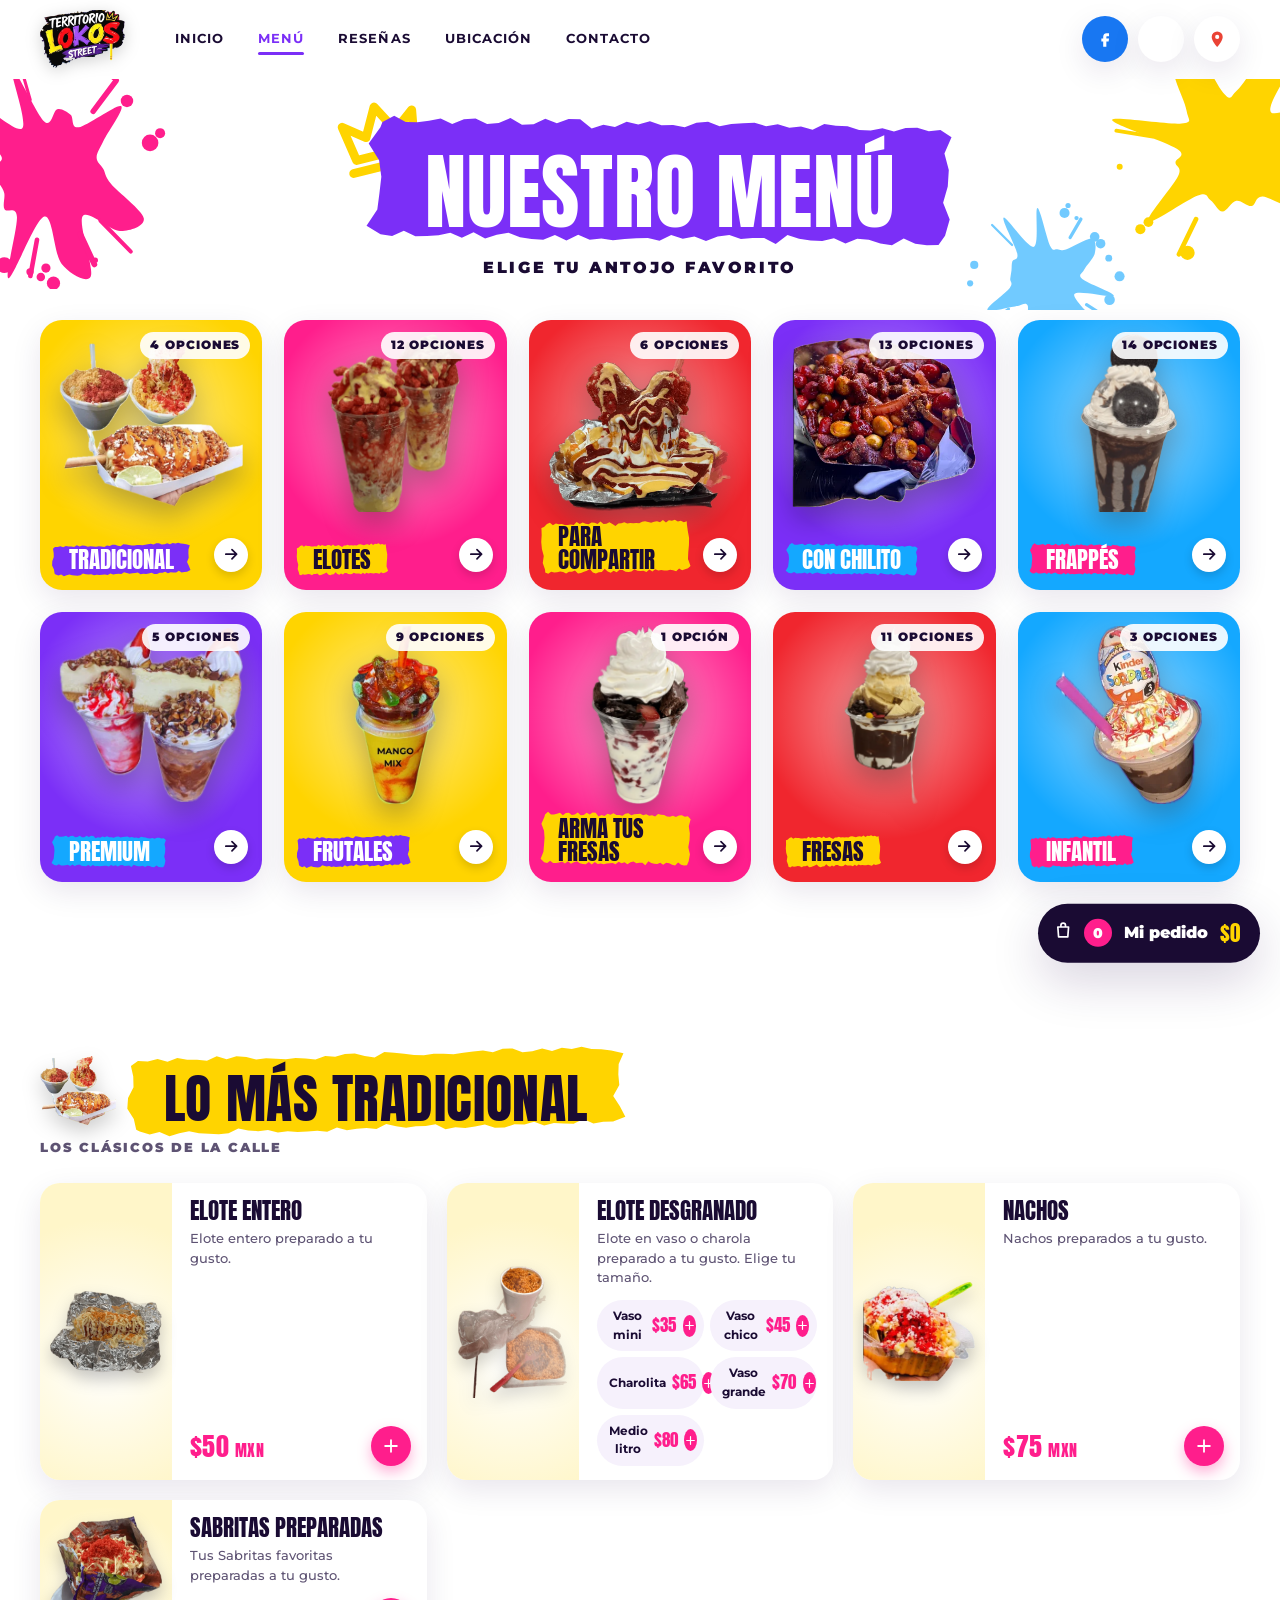
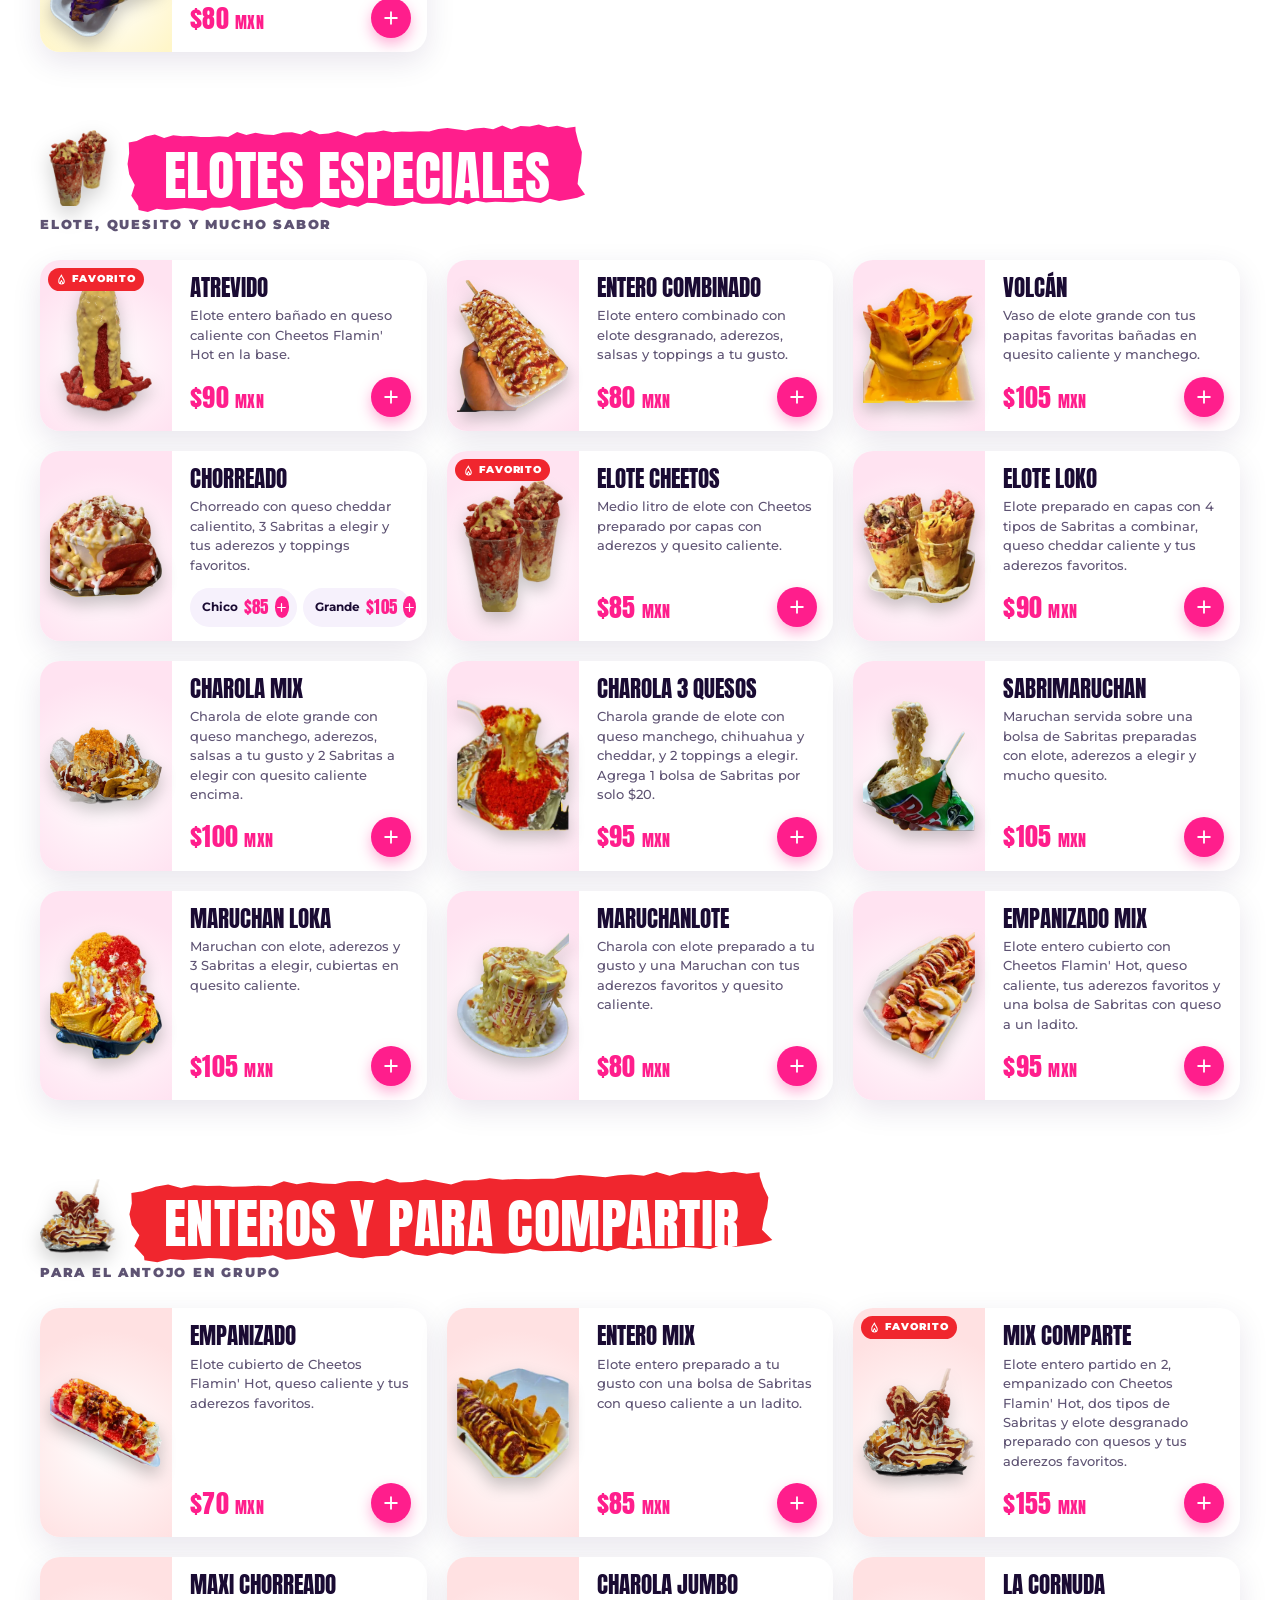
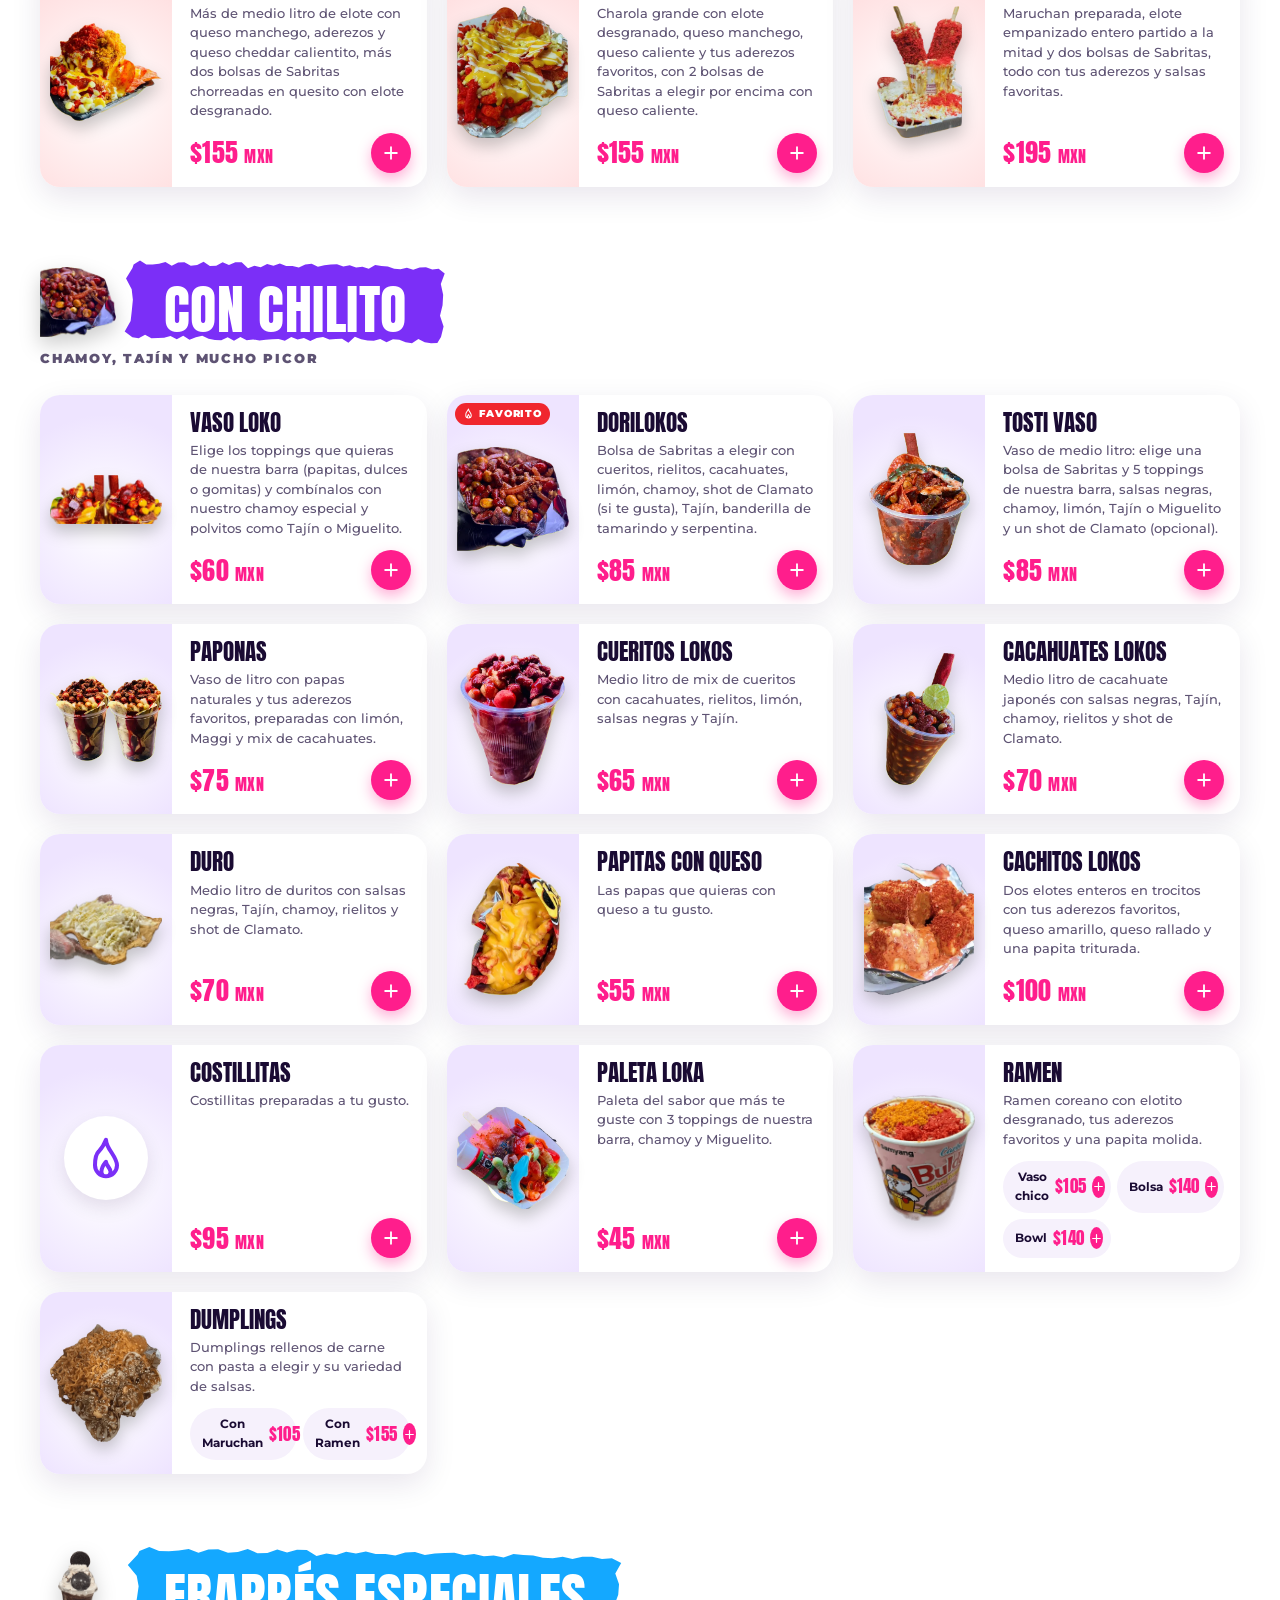
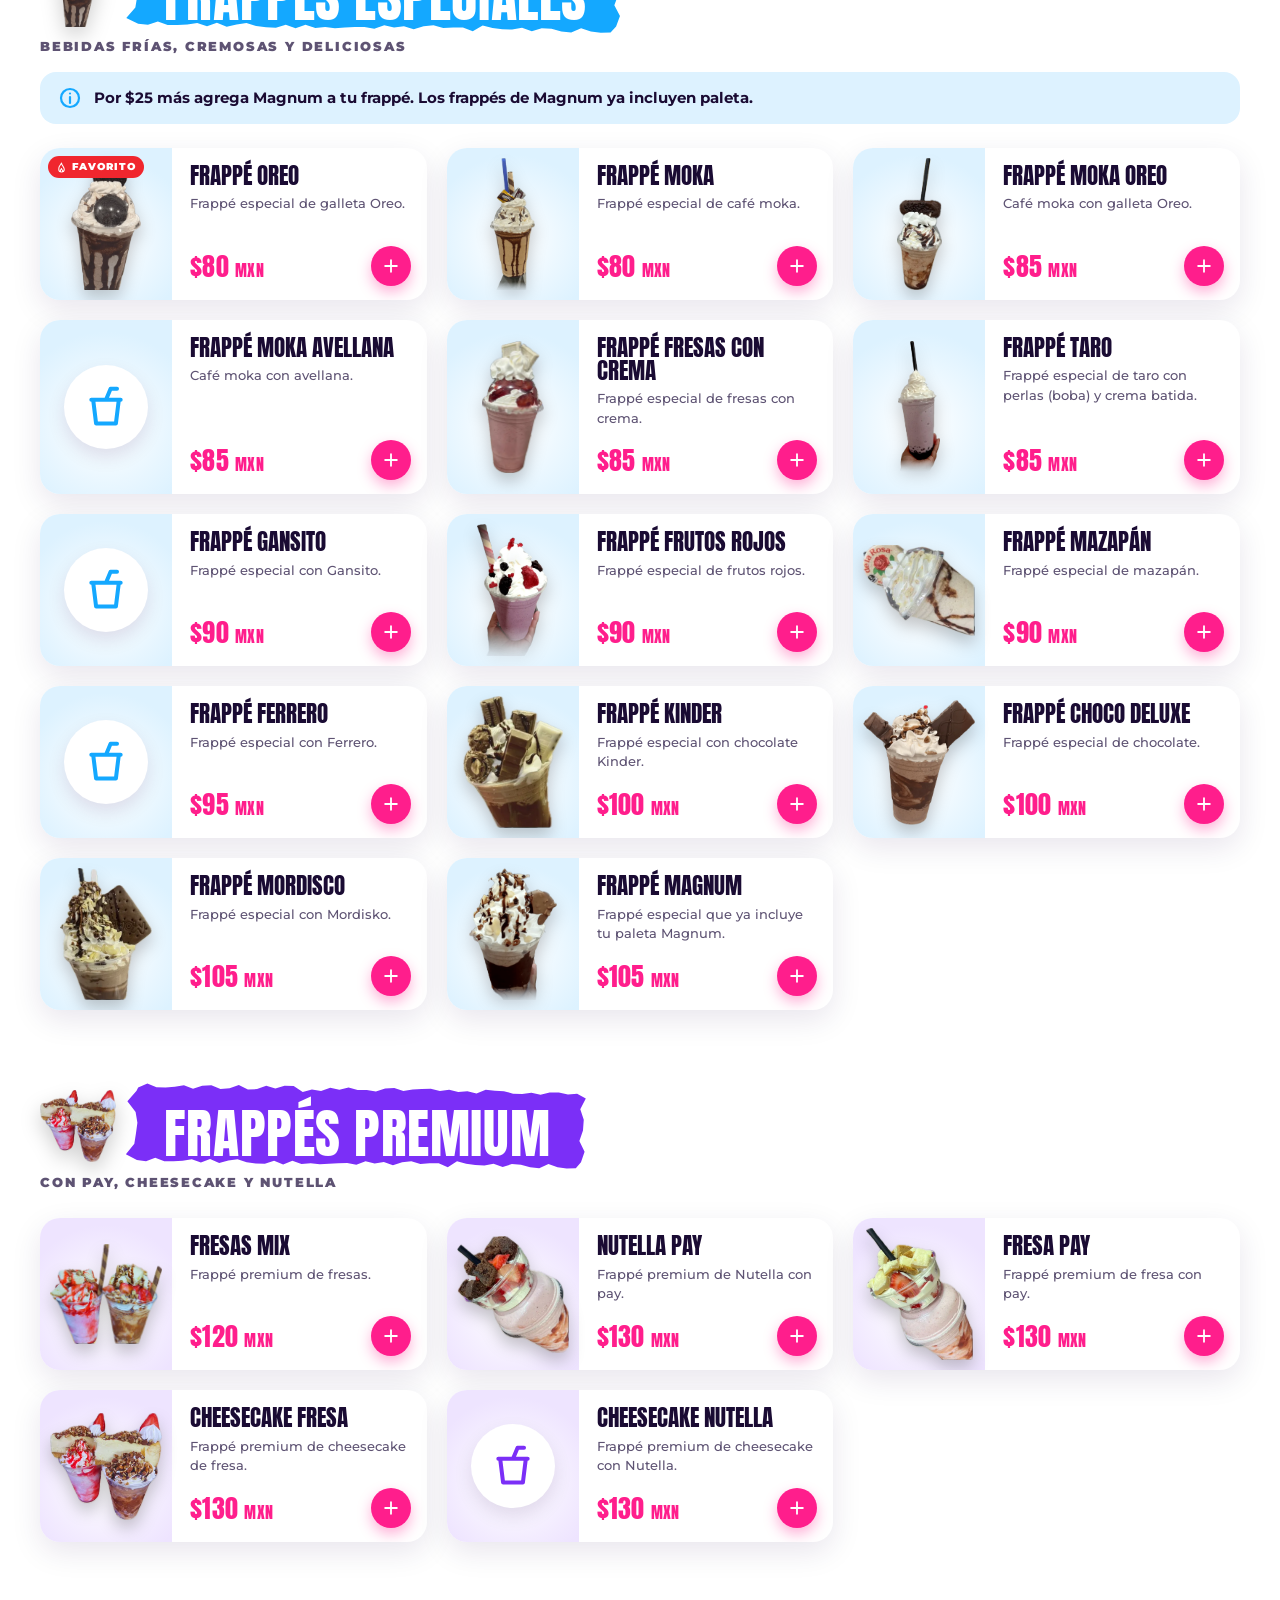
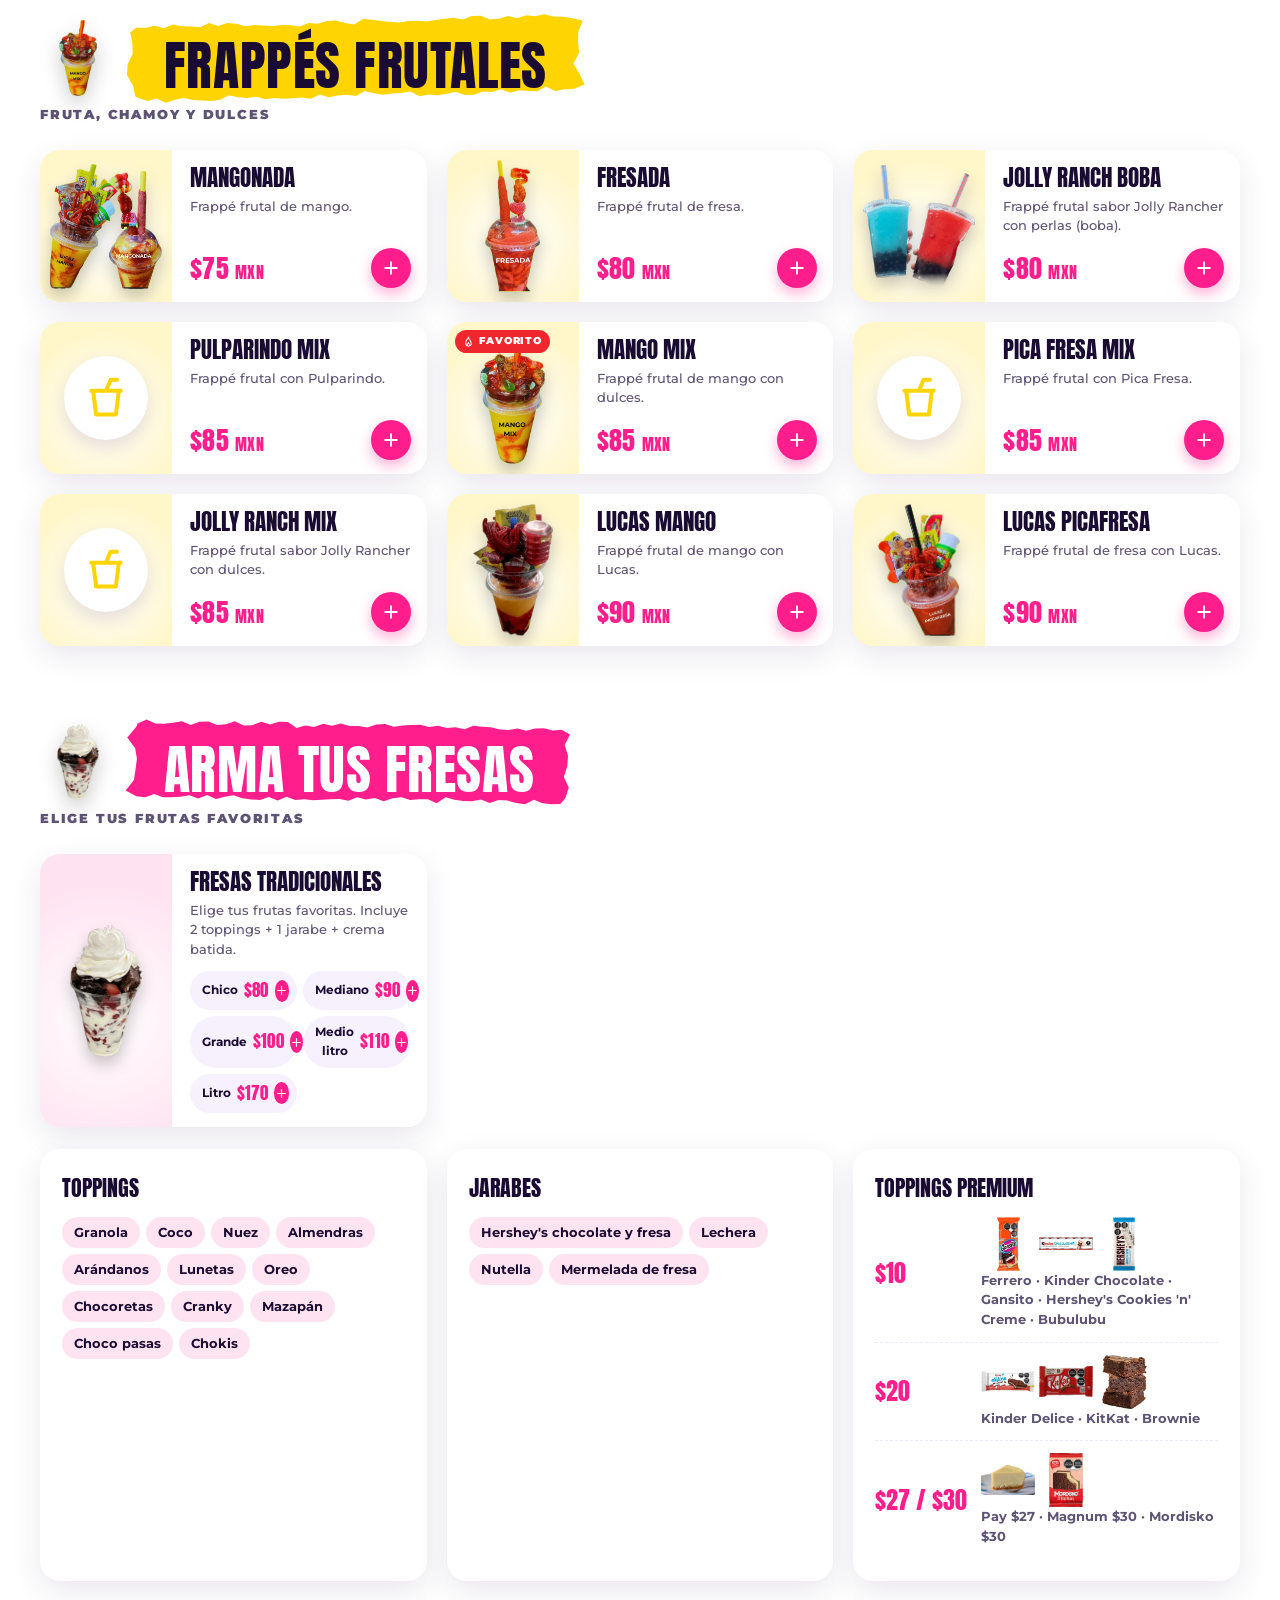
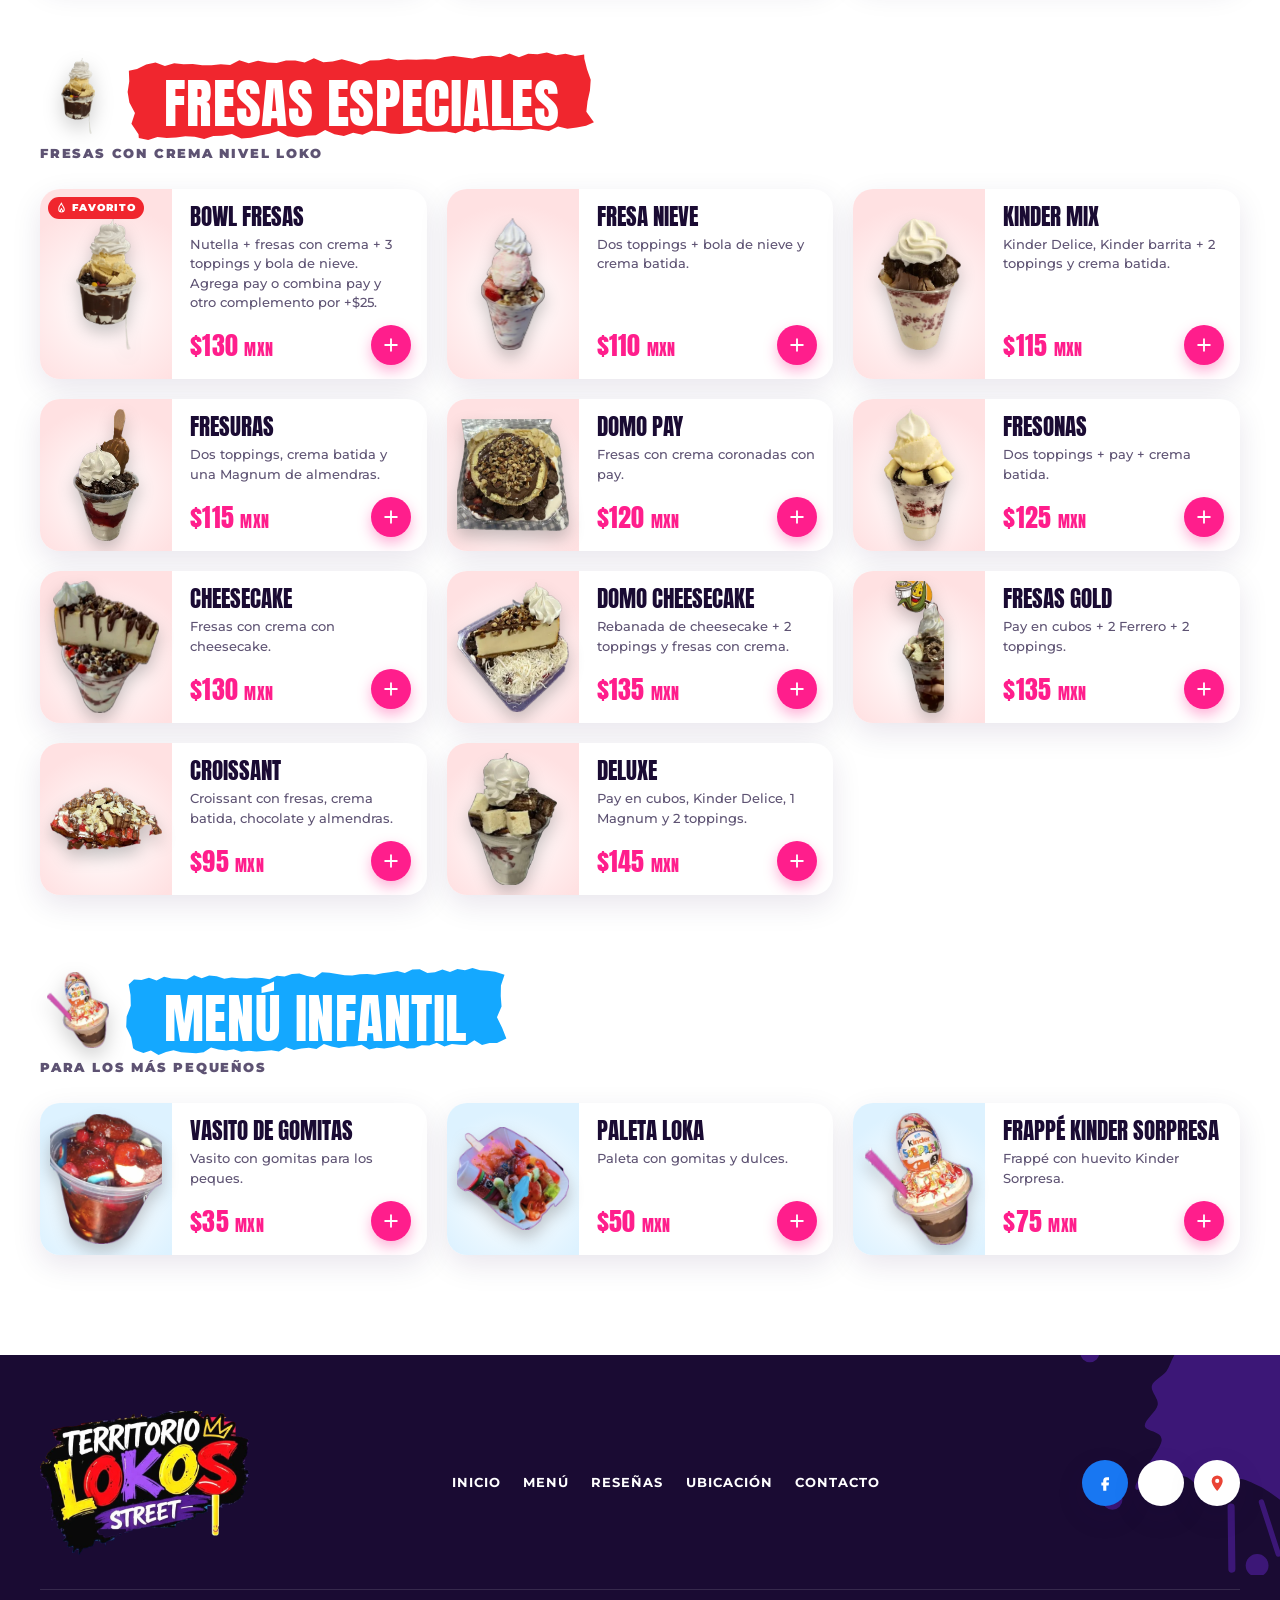
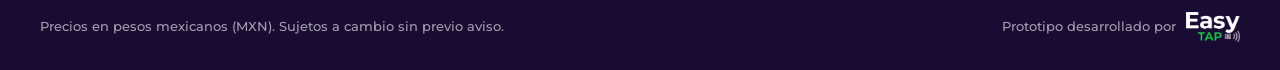
==== commit db3b1761: "Add files via upload" ====
--- a/menu.html
+++ b/menu.html
@@ -24,6 +24,7 @@
       </nav>
       <div class="social">
         <a class="icon-btn fb" data-link="facebook" target="_blank" rel="noopener" aria-label="Facebook" data-icon="facebook"></a>
+        <a class="icon-btn ig" data-link="instagram" target="_blank" rel="noopener" aria-label="Instagram" data-icon="instagram"></a>
         <a class="icon-btn" data-link="maps" target="_blank" rel="noopener" aria-label="Ver en Google Maps" data-icon="pin"></a>
       </div>
       <button class="menu-toggle" aria-label="Abrir menú" aria-expanded="false" data-icon="menu"></button>
@@ -65,6 +66,7 @@
         <nav aria-label="Pie de página"><a href="index.html">Inicio</a><a href="menu.html">Menú</a><a href="index.html#resenas">Reseñas</a><a href="index.html#ubicacion">Ubicación</a><a href="index.html#contacto">Contacto</a></nav>
         <div class="social" style="display:flex;gap:10px">
           <a class="icon-btn fb" data-link="facebook" target="_blank" rel="noopener" aria-label="Facebook" data-icon="facebook"></a>
+          <a class="icon-btn ig" data-link="instagram" target="_blank" rel="noopener" aria-label="Instagram" data-icon="instagram"></a>
           <a class="icon-btn" data-link="maps" target="_blank" rel="noopener" aria-label="Google Maps" data-icon="pin"></a>
         </div>
       </div>
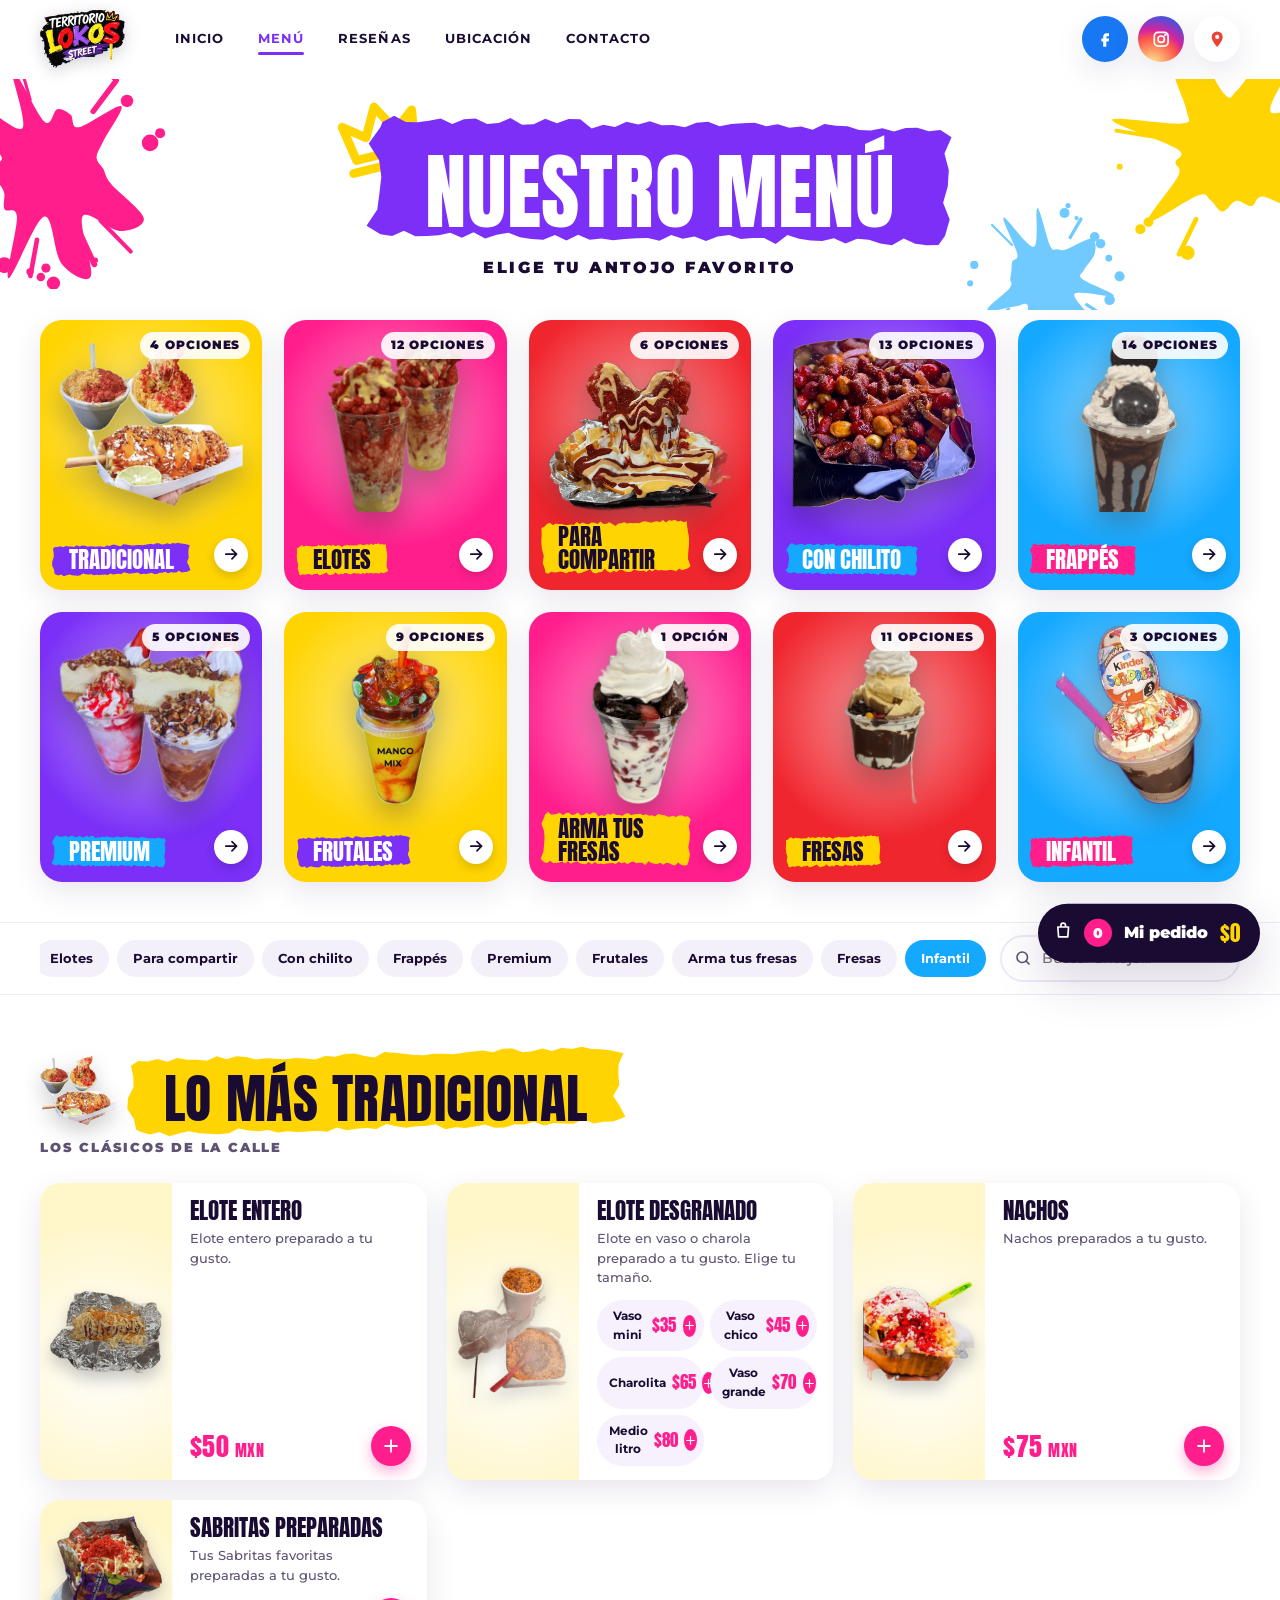
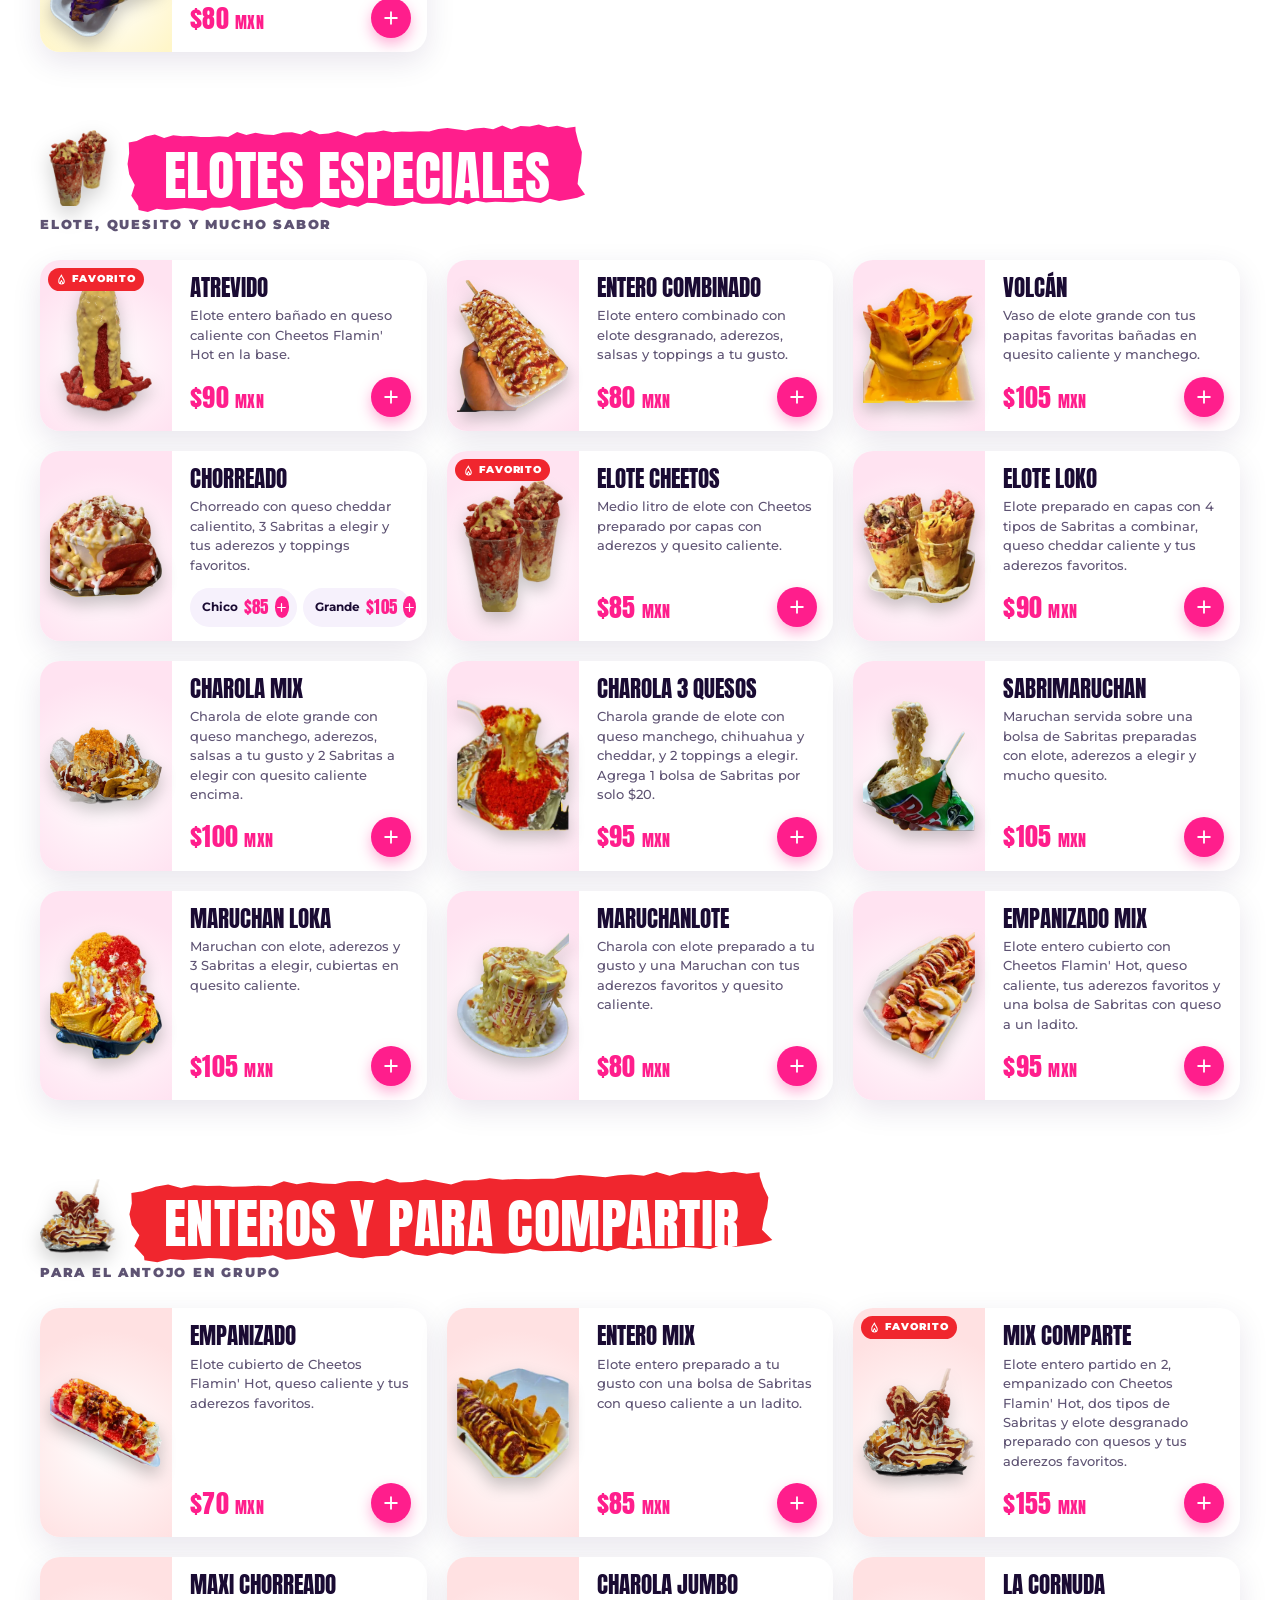
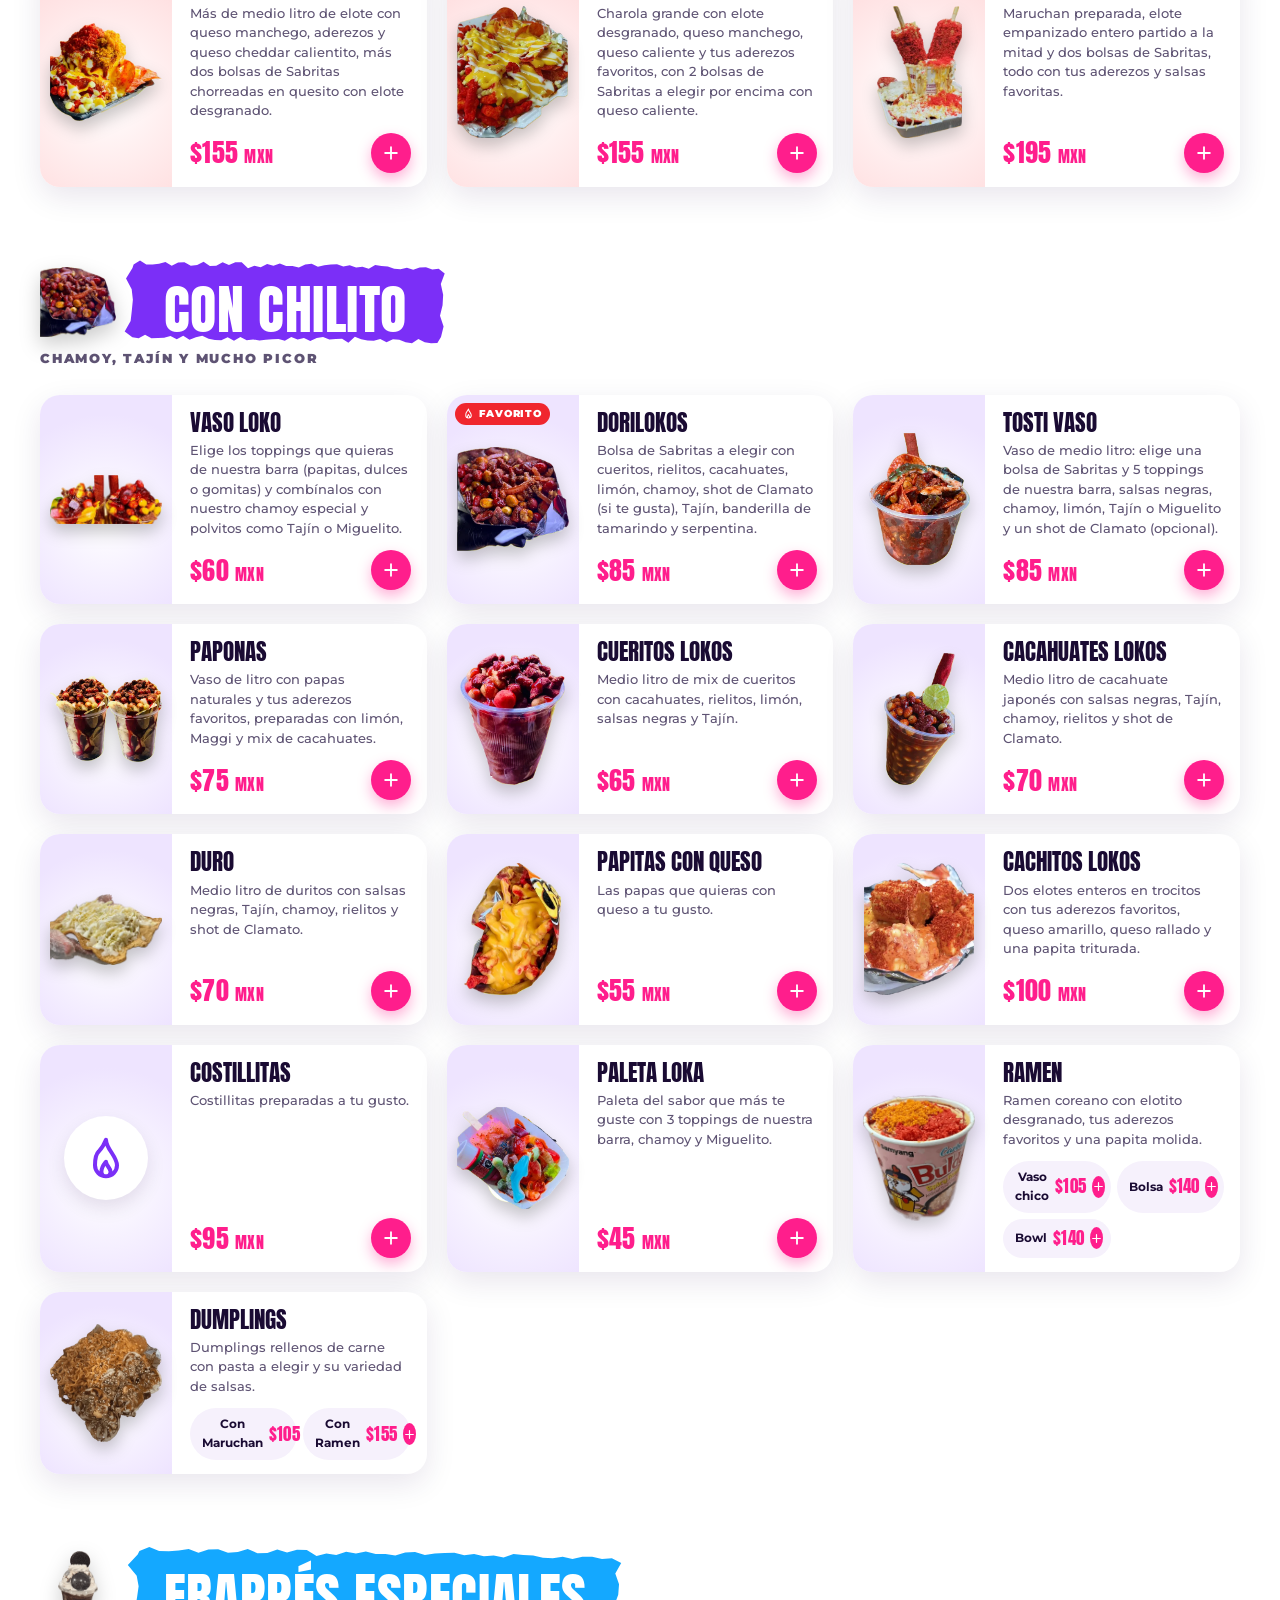
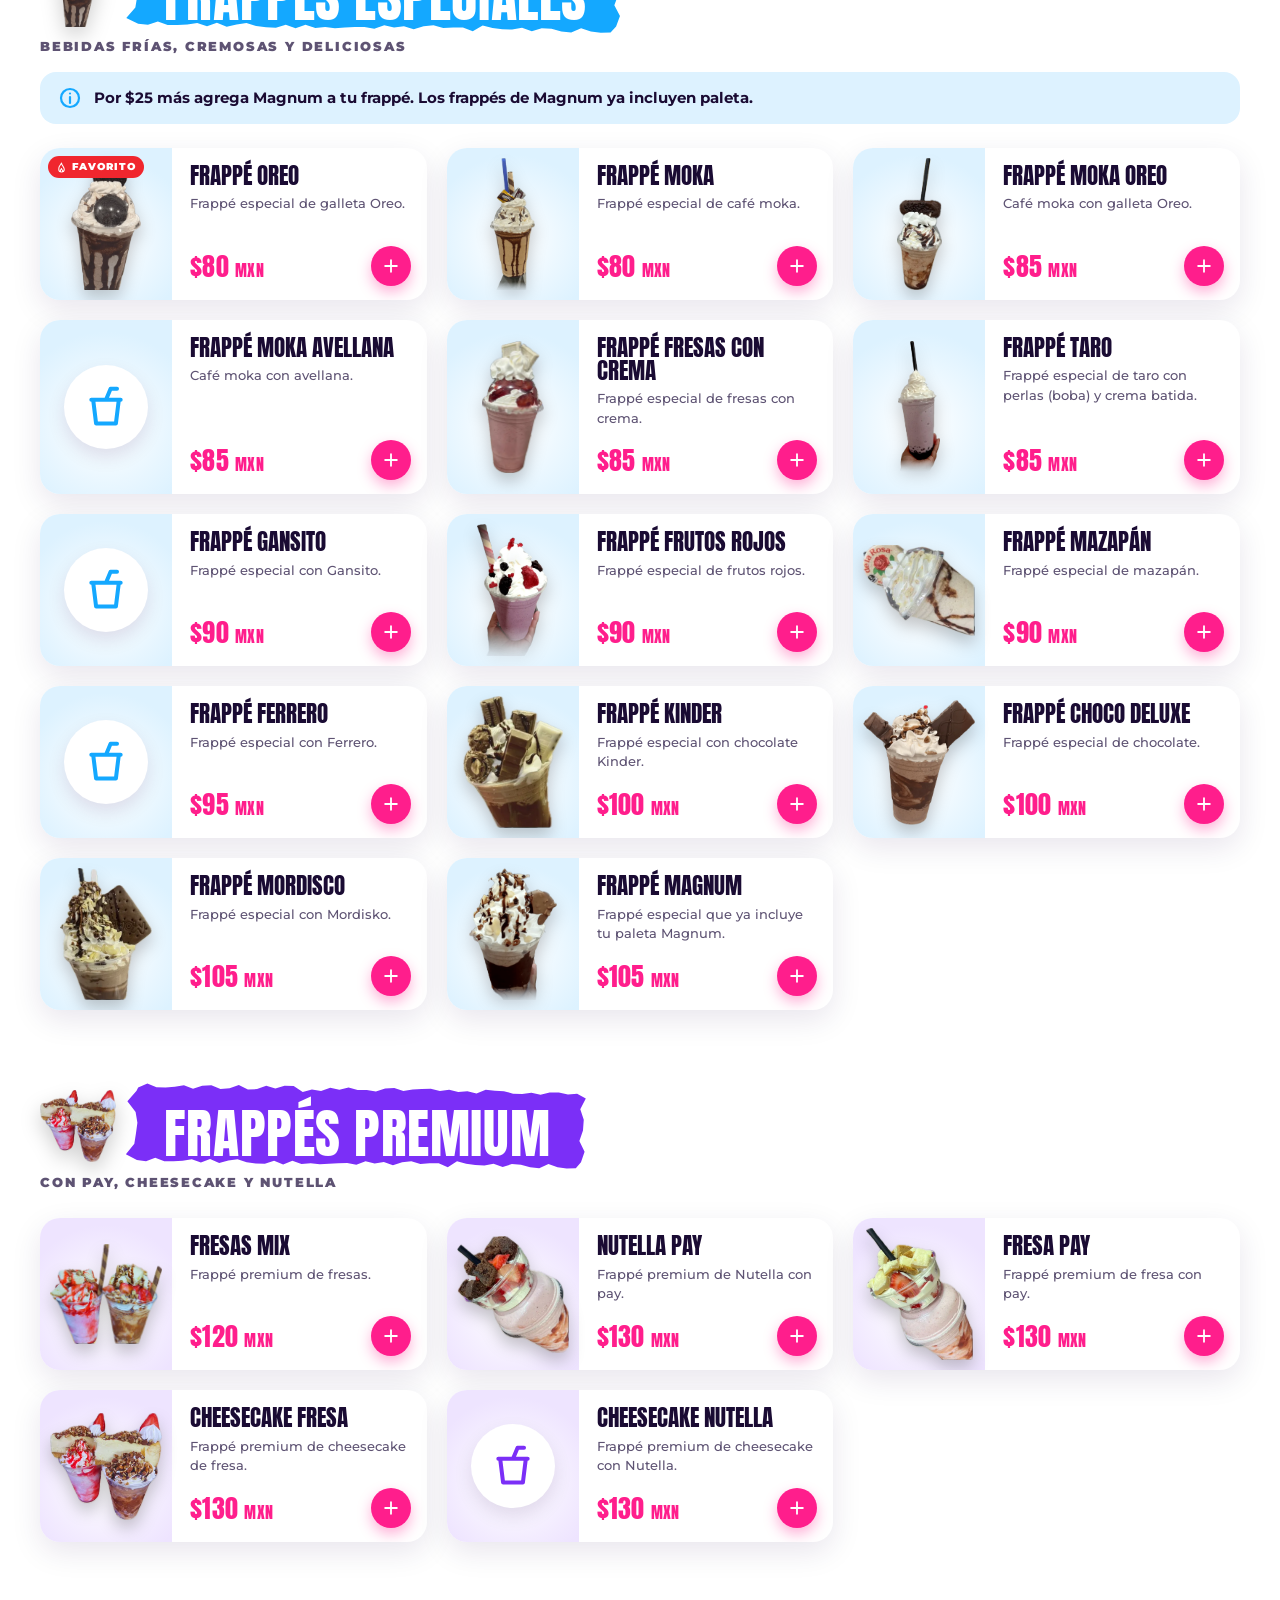
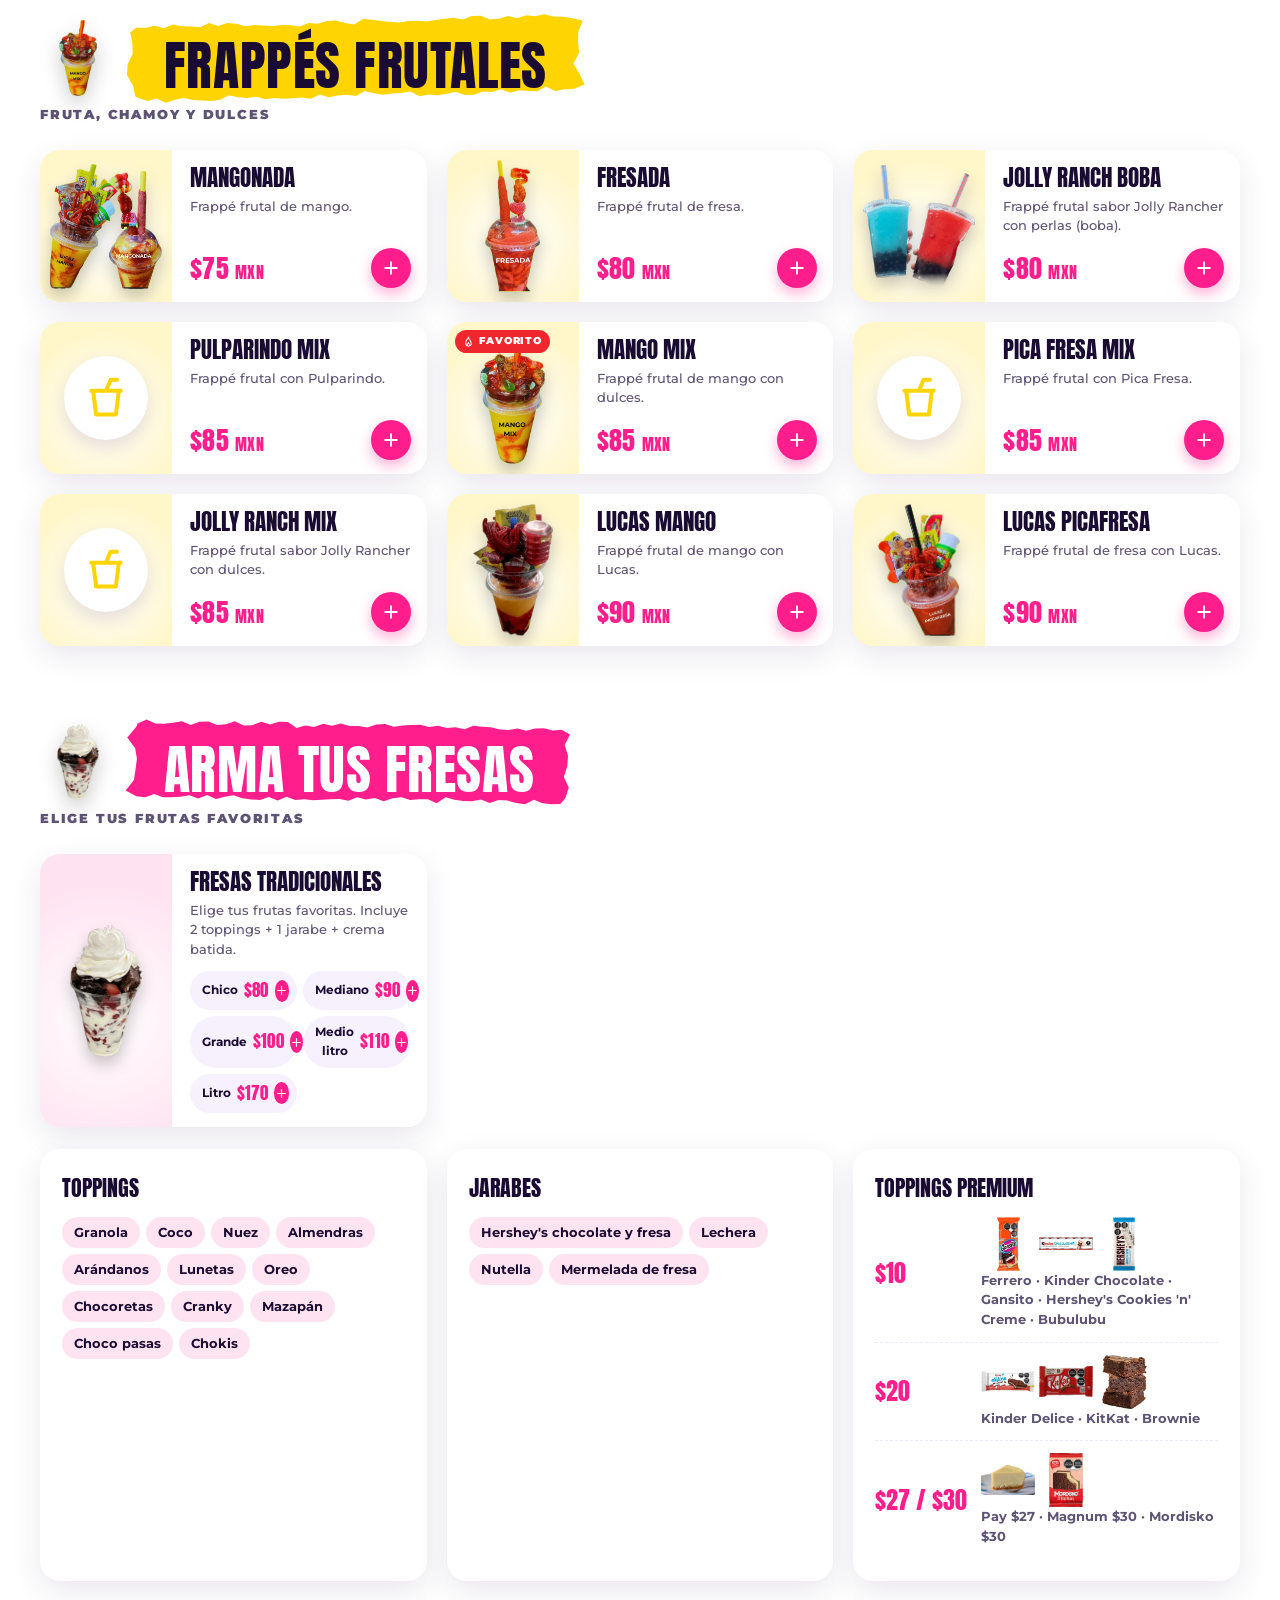
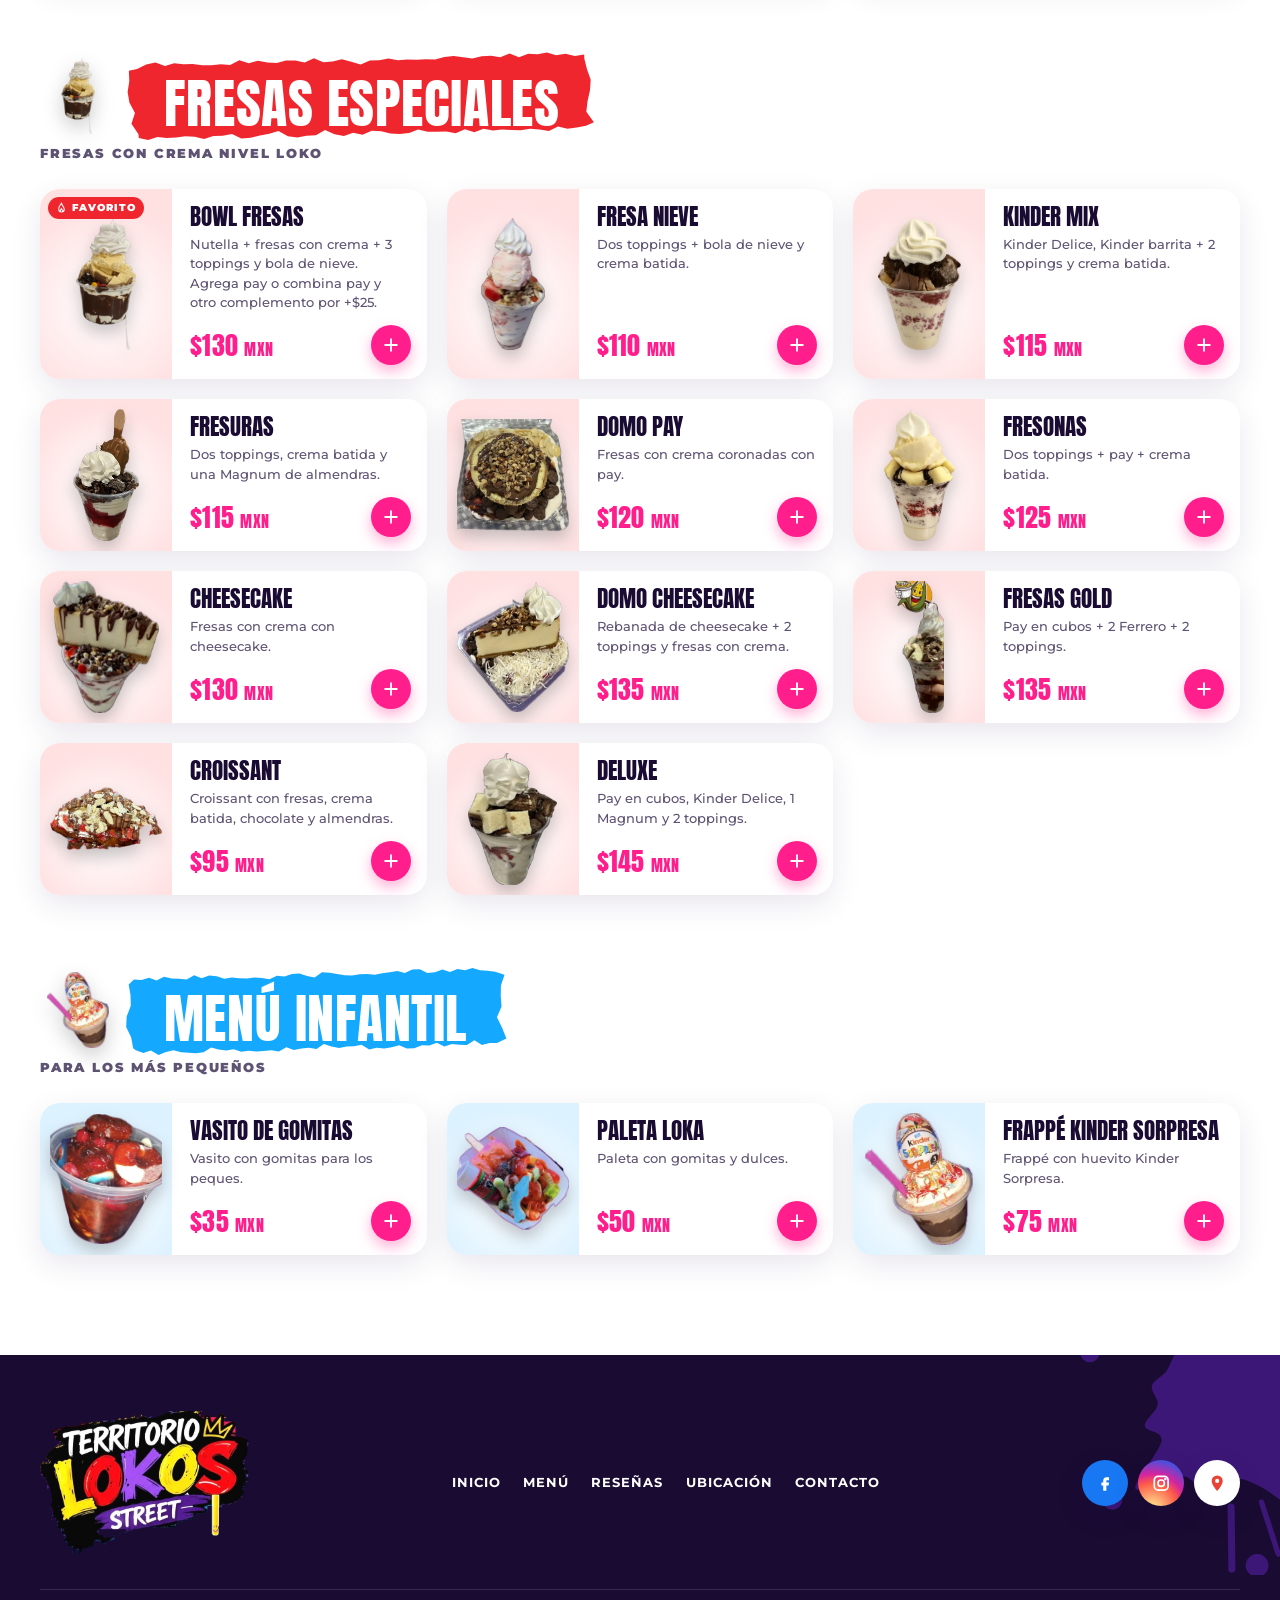
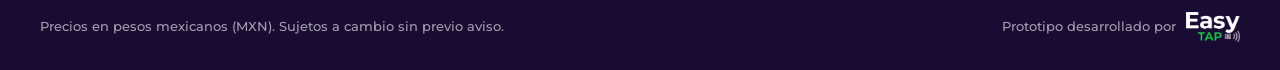
==== commit e1f7ff98: "Add files via upload" ====
--- a/menu.html
+++ b/menu.html
@@ -33,9 +33,9 @@
 
   <main>
     <section class="menu-hero">
-      <img class="splash" src="assets/img/deco/splash-pink-2.svg" alt="" style="width:240px;left:-70px;top:-30px">
-      <img class="splash" src="assets/img/deco/splash-yellow-1.svg" alt="" style="width:260px;right:-80px;top:-60px">
-      <img class="splash" src="assets/img/deco/splash-blue-2.svg" alt="" style="width:160px;right:12%;top:120px;opacity:.6">
+      <span class="splash splash-pink-2" aria-hidden="true" style="width:240px;left:-70px;top:-30px"></span>
+      <span class="splash splash-yellow-1" aria-hidden="true" style="width:260px;right:-80px;top:-60px"></span>
+      <span class="splash splash-blue-2" aria-hidden="true" style="width:160px;right:12%;top:120px;opacity:.6"></span>
       <div class="container">
         <h1 class="display"><span class="crown-doodle" data-icon="crown"></span><span class="brush c-purple b2">Nuestro menú</span></h1>
         <p>Elige tu antojo favorito</p>
@@ -59,7 +59,7 @@
   </main>
 
   <footer class="site-footer">
-    <img class="splash" src="assets/img/deco/splash-purple-1.svg" alt="" style="width:340px;right:-120px;top:-120px;opacity:.35">
+    <span class="splash splash-purple-1" aria-hidden="true" style="width:340px;right:-120px;top:-120px;opacity:.35"></span>
     <div class="container">
       <div class="cols">
         <img class="logo" src="assets/img/logo.webp" alt="Territorio Lokos Street">
--- a/assets/css/styles.css
+++ b/assets/css/styles.css
@@ -62,6 +62,7 @@
 .icon-btn { width: 46px; height: 46px; border-radius: 50%; display: grid; place-items: center; background: #fff; box-shadow: var(--shadow); transition: transform .15s; }
 .icon-btn:hover { transform: translateY(-2px); }
 .icon-btn.fb { background: #1877F2; color: #fff; }
+.icon-btn.ig { background: radial-gradient(circle at 30% 107%, #fdf497 0%, #fd5949 45%, #d6249f 60%, #285AEB 90%); color: #fff; }
 .menu-toggle { display: none; width: 46px; height: 46px; border-radius: 12px; place-items: center; }
 @media (max-width: 860px) {
   .nav { height: 68px; gap: 12px; }
@@ -310,3 +311,18 @@
 
 
 .display .brush { padding-top: .4em; }
+
+.map-wrap { margin-top: 24px; border-radius: 24px; overflow: hidden; box-shadow: var(--shadow); border: 4px solid #fff; position: relative; z-index: 1; }
+.map-wrap iframe { display: block; width: 100%; height: 380px; border: 0; }
+@media (max-width: 560px) { .map-wrap iframe { height: 280px; } }
+
+/* manchas de pintura incrustadas (menos archivos que subir) */
+.splash { display: block; aspect-ratio: 1; background: center / contain no-repeat; }
+.splash-blue-1 { background-image: url("data:image/svg+xml,%3Csvg%20xmlns%3D%22http%3A%2F%2Fwww.w3.org%2F2000%2Fsvg%22%20viewBox%3D%220%200%20400%20400%22%3E%3Cg%20fill%3D%22%2314A8FF%22%3E%3Cpath%20d%3D%22M292.8%2C200.0%20C274.5%2C211.1%20281.3%2C212.2%20280.4%2C219.8%20C279.4%2C227.4%20290.0%2C239.6%20287.2%2C245.8%20C284.5%2C251.9%20269.0%2C250.4%20264.1%2C256.7%20C259.1%2C263.1%20262.4%2C277.1%20257.7%2C283.7%20C253.1%2C290.2%20243.9%2C292.5%20236.4%2C295.9%20C228.9%2C299.4%20220.5%2C305.7%20212.7%2C304.4%20C204.8%2C303.1%20196.7%2C291.4%20189.3%2C288.0%20C181.9%2C284.7%20175.6%2C285.3%20168.1%2C284.1%20C160.6%2C283.0%20160.5%2C275.8%20144.1%2C281.1%20C127.6%2C286.3%2085.0%2C316.1%2069.3%2C315.8%20C53.6%2C315.4%2043.6%2C294.2%2049.9%2C278.8%20C56.2%2C263.3%2099.1%2C236.1%20106.9%2C222.9%20C114.7%2C209.8%2095.6%2C207.4%2096.6%2C200.0%20C97.6%2C192.6%20111.1%2C186.6%20112.9%2C178.5%20C114.8%2C170.5%20104.6%2C158.2%20107.6%2C151.5%20C110.6%2C144.9%20128.5%2C149.6%20130.7%2C138.6%20C133.0%2C127.6%20118.1%2C98.2%20121.0%2C85.5%20C123.8%2C72.9%20137.6%2C67.3%20147.9%2C62.5%20C158.1%2C57.7%20172.3%2C47.5%20182.6%2C56.7%20C192.9%2C66.0%20201.2%2C109.8%20209.9%2C118.2%20C218.7%2C126.6%20219.3%2C118.9%20235.2%2C107.1%20C251.1%2C95.3%20301.0%2C40.9%20305.4%2C47.4%20C309.7%2C53.8%20265.2%2C127.5%20261.1%2C145.9%20C257.0%2C164.2%20259.2%2C156.4%20280.7%2C157.6%20C302.3%2C158.8%20388.3%2C146.0%20390.3%2C153.1%20C392.3%2C160.1%20311.1%2C188.9%20292.8%2C200.0Z%22%2F%3E%3Ccircle%20cx%3D%22338.2%22%20cy%3D%22337.2%22%20r%3D%224.6%22%2F%3E%3Ccircle%20cx%3D%2227.7%22%20cy%3D%22261.0%22%20r%3D%227.6%22%2F%3E%3Ccircle%20cx%3D%22278.4%22%20cy%3D%2271.6%22%20r%3D%2212.3%22%2F%3E%3Ccircle%20cx%3D%22189.6%22%20cy%3D%22361.0%22%20r%3D%225.3%22%2F%3E%3Ccircle%20cx%3D%22341.1%22%20cy%3D%22267.4%22%20r%3D%226.7%22%2F%3E%3Ccircle%20cx%3D%2212.5%22%20cy%3D%22213.5%22%20r%3D%224.5%22%2F%3E%3Ccircle%20cx%3D%2215.9%22%20cy%3D%22247.9%22%20r%3D%228.2%22%2F%3E%3Ccircle%20cx%3D%22112.2%22%20cy%3D%2268.4%22%20r%3D%2212.8%22%2F%3E%3Ccircle%20cx%3D%22112.6%22%20cy%3D%2252.7%22%20r%3D%2211.4%22%2F%3E%3Ccircle%20cx%3D%22305.0%22%20cy%3D%2269.1%22%20r%3D%225.6%22%2F%3E%3Ccircle%20cx%3D%2267.3%22%20cy%3D%22337.7%22%20r%3D%2211.5%22%2F%3E%3Ccircle%20cx%3D%22124.3%22%20cy%3D%22371.7%22%20r%3D%225.9%22%2F%3E%3Ccircle%20cx%3D%22355.1%22%20cy%3D%22196.9%22%20r%3D%225.2%22%2F%3E%3Ccircle%20cx%3D%2286.0%22%20cy%3D%22299.3%22%20r%3D%229.6%22%2F%3E%3Cpath%20d%3D%22M118.5%2C111.9%20L83.1%2C73.6%22%20stroke%3D%22%2314A8FF%22%20stroke-width%3D%229.1%22%20stroke-linecap%3D%22round%22%2F%3E%3Cpath%20d%3D%22M122.8%2C108.1%20L77.9%2C54.7%22%20stroke%3D%22%2314A8FF%22%20stroke-width%3D%226.6%22%20stroke-linecap%3D%22round%22%2F%3E%3Cpath%20d%3D%22M264.3%2C301.3%20L299.5%2C356.8%22%20stroke%3D%22%2314A8FF%22%20stroke-width%3D%229.7%22%20stroke-linecap%3D%22round%22%2F%3E%3Cpath%20d%3D%22M286.7%2C282.9%20L326.5%2C321.0%22%20stroke%3D%22%2314A8FF%22%20stroke-width%3D%228.7%22%20stroke-linecap%3D%22round%22%2F%3E%3Cpath%20d%3D%22M276.3%2C107.4%20L320.0%2C54.4%22%20stroke%3D%22%2314A8FF%22%20stroke-width%3D%228.9%22%20stroke-linecap%3D%22round%22%2F%3E%3C%2Fg%3E%3C%2Fsvg%3E"); }
+.splash-blue-2 { background-image: url("data:image/svg+xml,%3Csvg%20xmlns%3D%22http%3A%2F%2Fwww.w3.org%2F2000%2Fsvg%22%20viewBox%3D%220%200%20400%20400%22%3E%3Cg%20fill%3D%22%2314A8FF%22%3E%3Cpath%20d%3D%22M290.7%2C200.0%20C302.9%2C210.9%20372.7%2C235.5%20369.4%2C241.8%20C366.2%2C248.0%20279.4%2C226.6%20271.1%2C237.3%20C262.8%2C248.0%20322.4%2C299.0%20319.7%2C306.0%20C317.0%2C313.1%20269.0%2C281.6%20255.0%2C279.6%20C241.0%2C277.7%20243.0%2C291.5%20235.8%2C294.3%20C228.6%2C297.2%20220.8%2C287.5%20211.8%2C297.0%20C202.8%2C306.4%20192.0%2C345.1%20181.7%2C351.1%20C171.3%2C357.0%20154.2%2C346.9%20149.6%2C332.8%20C145.0%2C318.7%20158.6%2C277.1%20154.1%2C266.4%20C149.6%2C255.7%20139.4%2C266.8%20122.6%2C268.5%20C105.8%2C270.3%2055.6%2C284.7%2053.4%2C277.0%20C51.2%2C269.3%2099.8%2C235.2%20109.4%2C222.3%20C118.9%2C209.5%20109.8%2C207.3%20110.5%2C200.0%20C111.2%2C192.7%20112.8%2C186.1%20113.7%2C178.7%20C114.6%2C171.4%20113.5%2C162.9%20115.9%2C155.9%20C118.3%2C148.8%20131.7%2C154.5%20128.1%2C136.3%20C124.5%2C118.1%2087.3%2C49.4%2094.1%2C46.6%20C101.0%2C43.9%20155.4%2C123.6%20169.5%2C119.6%20C183.5%2C115.6%20171.7%2C23.2%20178.5%2C22.7%20C185.2%2C22.2%20201.8%2C99.5%20210.1%2C116.6%20C218.4%2C133.8%20221.3%2C124.1%20228.2%2C125.6%20C235.1%2C127.0%20237.1%2C129.9%20251.5%2C125.4%20C265.8%2C121.0%20302.5%2C97.1%20314.2%2C98.8%20C326.0%2C100.6%20325.0%2C123.1%20321.9%2C136.0%20C318.9%2C148.9%20301.0%2C165.7%20295.7%2C176.4%20C290.5%2C187.1%20278.4%2C189.1%20290.7%2C200.0Z%22%2F%3E%3Ccircle%20cx%3D%22106.8%22%20cy%3D%22363.1%22%20r%3D%2210.2%22%2F%3E%3Ccircle%20cx%3D%22317.3%22%20cy%3D%22345.4%22%20r%3D%2213.3%22%2F%3E%3Ccircle%20cx%3D%22255.1%22%20cy%3D%2216.3%22%20r%3D%226.5%22%2F%3E%3Ccircle%20cx%3D%22178.7%22%20cy%3D%22389.6%22%20r%3D%2210.9%22%2F%3E%3Ccircle%20cx%3D%22356.9%22%20cy%3D%22147.9%22%20r%3D%228.6%22%2F%3E%3Ccircle%20cx%3D%22307.4%22%20cy%3D%22318.3%22%20r%3D%2212.3%22%2F%3E%3Ccircle%20cx%3D%22383.9%22%20cy%3D%22193.3%22%20r%3D%2212.6%22%2F%3E%3Ccircle%20cx%3D%2210.3%22%20cy%3D%22210.8%22%20r%3D%227.7%22%2F%3E%3Ccircle%20cx%3D%22358.9%22%20cy%3D%22251.8%22%20r%3D%2213.2%22%2F%3E%3Ccircle%20cx%3D%22336.5%22%20cy%3D%22111.7%22%20r%3D%2212.0%22%2F%3E%3Ccircle%20cx%3D%22246.3%22%20cy%3D%2234.8%22%20r%3D%2212.6%22%2F%3E%3Ccircle%20cx%3D%22321.7%22%20cy%3D%2294.6%22%20r%3D%2212.0%22%2F%3E%3Ccircle%20cx%3D%2220.6%22%20cy%3D%22164.7%22%20r%3D%2210.2%22%2F%3E%3Ccircle%20cx%3D%22276.3%22%20cy%3D%2247.8%22%20r%3D%225.4%22%2F%3E%3Cpath%20d%3D%22M159.6%2C313.0%20L138.0%2C373.6%22%20stroke%3D%22%2314A8FF%22%20stroke-width%3D%225.5%22%20stroke-linecap%3D%22round%22%2F%3E%3Cpath%20d%3D%22M301.4%2C264.2%20L339.6%2C288.4%22%20stroke%3D%22%2314A8FF%22%20stroke-width%3D%227.9%22%20stroke-linecap%3D%22round%22%2F%3E%3Cpath%20d%3D%22M115.2%2C115.1%20L65.2%2C65.1%22%20stroke%3D%22%2314A8FF%22%20stroke-width%3D%225.7%22%20stroke-linecap%3D%22round%22%2F%3E%3Cpath%20d%3D%22M106.3%2C275.0%20L56.2%2C315.2%22%20stroke%3D%22%2314A8FF%22%20stroke-width%3D%227.2%22%20stroke-linecap%3D%22round%22%2F%3E%3Cpath%20d%3D%22M260.4%2C96.3%20L287.2%2C50.3%22%20stroke%3D%22%2314A8FF%22%20stroke-width%3D%228.4%22%20stroke-linecap%3D%22round%22%2F%3E%3C%2Fg%3E%3C%2Fsvg%3E"); }
+.splash-pink-1 { background-image: url("data:image/svg+xml,%3Csvg%20xmlns%3D%22http%3A%2F%2Fwww.w3.org%2F2000%2Fsvg%22%20viewBox%3D%220%200%20400%20400%22%3E%3Cg%20fill%3D%22%23FF1E8C%22%3E%3Cpath%20d%3D%22M285.2%2C200.0%20C271.4%2C210.9%20291.8%2C215.3%20291.3%2C222.5%20C290.7%2C229.7%20285.4%2C236.3%20281.9%2C243.0%20C278.5%2C249.7%20270.1%2C249.2%20270.6%2C262.5%20C271.1%2C275.9%20290.8%2C318.1%20284.9%2C323.0%20C279.0%2C327.9%20247.5%2C299.5%20234.9%2C292.1%20C222.4%2C284.7%20217.2%2C278.8%20209.6%2C278.8%20C201.9%2C278.8%20196.0%2C290.5%20188.8%2C292.1%20C181.6%2C293.7%20174.0%2C290.0%20166.5%2C288.3%20C159.0%2C286.5%20148.9%2C286.7%20143.7%2C281.6%20C138.4%2C276.5%20138.5%2C264.5%20134.9%2C257.7%20C131.3%2C250.9%20128.2%2C246.3%20122.1%2C240.9%20C116.0%2C235.4%2098.4%2C231.9%2098.2%2C225.1%20C97.9%2C218.3%20116.7%2C207.4%20120.6%2C200.0%20C124.5%2C192.6%20123.9%2C188.8%20121.7%2C180.7%20C119.5%2C172.6%20107.6%2C159.9%20107.6%2C151.5%20C107.5%2C143.1%20121.8%2C145.2%20121.4%2C130.4%20C121.0%2C115.5%20101.2%2C75.2%20105.0%2C62.4%20C108.9%2C49.6%20131.8%2C56.7%20144.4%2C53.5%20C157.1%2C50.3%20169.6%2C36.5%20181.0%2C43.3%20C192.4%2C50.2%20199.1%2C96.2%20212.8%2C94.7%20C226.4%2C93.1%20249.7%2C38.8%20262.9%2C34.2%20C276.1%2C29.6%20279.0%2C60.0%20291.8%2C67.1%20C304.5%2C74.1%20328.1%2C68.3%20339.4%2C76.5%20C350.7%2C84.7%20353.6%2C102.9%20359.4%2C116.3%20C365.3%2C129.7%20386.9%2C143.0%20374.5%2C157.0%20C362.1%2C170.9%20299.1%2C189.1%20285.2%2C200.0Z%22%2F%3E%3Ccircle%20cx%3D%22348.1%22%20cy%3D%22326.2%22%20r%3D%225.2%22%2F%3E%3Ccircle%20cx%3D%22271.8%22%20cy%3D%2223.7%22%20r%3D%2210.7%22%2F%3E%3Ccircle%20cx%3D%22266.9%22%20cy%3D%2232.5%22%20r%3D%226.4%22%2F%3E%3Ccircle%20cx%3D%22230.0%22%20cy%3D%22389.7%22%20r%3D%224.4%22%2F%3E%3Ccircle%20cx%3D%22147.9%22%20cy%3D%2229.9%22%20r%3D%227.1%22%2F%3E%3Ccircle%20cx%3D%22377.8%22%20cy%3D%22164.3%22%20r%3D%224.1%22%2F%3E%3Ccircle%20cx%3D%22170.2%22%20cy%3D%22379.1%22%20r%3D%228.6%22%2F%3E%3Ccircle%20cx%3D%22229.6%22%20cy%3D%2227.5%22%20r%3D%226.6%22%2F%3E%3Ccircle%20cx%3D%22288.4%22%20cy%3D%2238.5%22%20r%3D%228.6%22%2F%3E%3Ccircle%20cx%3D%22353.0%22%20cy%3D%22166.8%22%20r%3D%2212.5%22%2F%3E%3Ccircle%20cx%3D%2267.8%22%20cy%3D%22277.1%22%20r%3D%2211.4%22%2F%3E%3Ccircle%20cx%3D%22366.4%22%20cy%3D%22263.5%22%20r%3D%2212.4%22%2F%3E%3Ccircle%20cx%3D%22164.5%22%20cy%3D%22354.9%22%20r%3D%227.9%22%2F%3E%3Ccircle%20cx%3D%2248.7%22%20cy%3D%22212.9%22%20r%3D%226.6%22%2F%3E%3Cpath%20d%3D%22M80.3%2C191.8%20L30.4%2C188.4%22%20stroke%3D%22%23FF1E8C%22%20stroke-width%3D%226.9%22%20stroke-linecap%3D%22round%22%2F%3E%3Cpath%20d%3D%22M304.7%2C141.3%20L355.0%2C113.1%22%20stroke%3D%22%23FF1E8C%22%20stroke-width%3D%226.0%22%20stroke-linecap%3D%22round%22%2F%3E%3Cpath%20d%3D%22M252.6%2C307.9%20L283.8%2C372.0%22%20stroke%3D%22%23FF1E8C%22%20stroke-width%3D%229.7%22%20stroke-linecap%3D%22round%22%2F%3E%3Cpath%20d%3D%22M312.7%2C158.8%20L374.9%2C136.1%22%20stroke%3D%22%23FF1E8C%22%20stroke-width%3D%225.7%22%20stroke-linecap%3D%22round%22%2F%3E%3Cpath%20d%3D%22M175.6%2C317.5%20L160.4%2C390.9%22%20stroke%3D%22%23FF1E8C%22%20stroke-width%3D%226.0%22%20stroke-linecap%3D%22round%22%2F%3E%3C%2Fg%3E%3C%2Fsvg%3E"); }
+.splash-pink-2 { background-image: url("data:image/svg+xml,%3Csvg%20xmlns%3D%22http%3A%2F%2Fwww.w3.org%2F2000%2Fsvg%22%20viewBox%3D%220%200%20400%20400%22%3E%3Cg%20fill%3D%22%23FF1E8C%22%3E%3Cpath%20d%3D%22M288.9%2C200.0%20C292.9%2C207.4%20290.7%2C211.4%20301.9%2C225.1%20C313.1%2C238.8%20353.9%2C269.0%20356.3%2C282.1%20C358.8%2C295.1%20333.7%2C304.0%20316.8%2C303.4%20C299.8%2C302.9%20262.6%2C266.2%20254.4%2C278.8%20C246.3%2C291.4%20273.8%2C365.8%20267.9%2C379.0%20C262.0%2C392.1%20232.1%2C374.4%20219.2%2C357.8%20C206.2%2C341.2%20205.1%2C275.2%20190.4%2C279.3%20C175.7%2C283.4%20138.5%2C382.1%20130.9%2C382.2%20C123.3%2C382.3%20146.1%2C299.0%20144.9%2C279.8%20C143.8%2C260.6%20127.7%2C273.8%20124.2%2C267.2%20C120.6%2C260.6%20125.5%2C247.7%20123.7%2C240.1%20C121.9%2C232.4%20117.9%2C228.0%20113.3%2C221.4%20C108.7%2C214.7%2095.1%2C206.9%2096.1%2C200.0%20C97.1%2C193.1%20123.3%2C191.3%20119.4%2C180.1%20C115.5%2C169.0%2080.7%2C148.8%2072.9%2C133.3%20C65.0%2C117.7%2058.6%2C86.8%2072.1%2C86.7%20C85.5%2C86.5%20142.6%2C141.4%20153.4%2C132.5%20C164.2%2C123.6%20130.6%2C35.2%20136.8%2C33.2%20C142.9%2C31.3%20177.8%2C109.7%20190.4%2C120.9%20C202.9%2C132.1%20204.8%2C102.3%20212.1%2C100.4%20C219.4%2C98.5%20228.3%2C104.7%20234.3%2C109.7%20C240.3%2C114.7%20234.0%2C132.8%20248.1%2C130.4%20C262.1%2C127.9%20311.6%2C91.2%20318.4%2C95.1%20C325.3%2C98.9%20295.8%2C139.0%20289.0%2C153.3%20C282.2%2C167.6%20277.7%2C173.1%20277.7%2C180.9%20C277.6%2C188.6%20284.8%2C192.6%20288.9%2C200.0Z%22%2F%3E%3Ccircle%20cx%3D%2224.6%22%20cy%3D%22131.5%22%20r%3D%227.3%22%2F%3E%3Ccircle%20cx%3D%22328.3%22%20cy%3D%2286.5%22%20r%3D%2210.4%22%2F%3E%3Ccircle%20cx%3D%22193.2%22%20cy%3D%22365.1%22%20r%3D%227.7%22%2F%3E%3Ccircle%20cx%3D%22184.7%22%20cy%3D%22379.9%22%20r%3D%227.1%22%2F%3E%3Ccircle%20cx%3D%22166.7%22%20cy%3D%22371.4%22%20r%3D%226.1%22%2F%3E%3Ccircle%20cx%3D%22275.5%22%20cy%3D%22352.0%22%20r%3D%224.5%22%2F%3E%3Ccircle%20cx%3D%22383.5%22%20cy%3D%22140.3%22%20r%3D%228.4%22%2F%3E%3Ccircle%20cx%3D%2220.0%22%20cy%3D%22166.5%22%20r%3D%2213.0%22%2F%3E%3Ccircle%20cx%3D%2218.1%22%20cy%3D%22207.3%22%20r%3D%229.1%22%2F%3E%3Ccircle%20cx%3D%22366.8%22%20cy%3D%22156.5%22%20r%3D%2213.8%22%2F%3E%3Ccircle%20cx%3D%2234.4%22%20cy%3D%22248.7%22%20r%3D%2210.1%22%2F%3E%3Ccircle%20cx%3D%22305.6%22%20cy%3D%2248.3%22%20r%3D%223.6%22%2F%3E%3Ccircle%20cx%3D%22205.8%22%20cy%3D%22390.3%22%20r%3D%2211.0%22%2F%3E%3Ccircle%20cx%3D%22124.0%22%20cy%3D%22360.2%22%20r%3D%2213.1%22%2F%3E%3Cpath%20d%3D%22M167.0%2C84.6%20L151.1%2C28.7%22%20stroke%3D%22%23FF1E8C%22%20stroke-width%3D%225.1%22%20stroke-linecap%3D%22round%22%2F%3E%3Cpath%20d%3D%22M283.9%2C285.8%20L334.7%2C337.7%22%20stroke%3D%22%23FF1E8C%22%20stroke-width%3D%226.7%22%20stroke-linecap%3D%22round%22%2F%3E%3Cpath%20d%3D%22M178.3%2C318.0%20L167.3%2C378.3%22%20stroke%3D%22%23FF1E8C%22%20stroke-width%3D%227.7%22%20stroke-linecap%3D%22round%22%2F%3E%3Cpath%20d%3D%22M250.6%2C308.8%20L273.9%2C359.0%22%20stroke%3D%22%23FF1E8C%22%20stroke-width%3D%229.6%22%20stroke-linecap%3D%22round%22%2F%3E%3Cpath%20d%3D%22M271.9%2C103.9%20L310.4%2C52.5%22%20stroke%3D%22%23FF1E8C%22%20stroke-width%3D%229.1%22%20stroke-linecap%3D%22round%22%2F%3E%3C%2Fg%3E%3C%2Fsvg%3E"); }
+.splash-purple-1 { background-image: url("data:image/svg+xml,%3Csvg%20xmlns%3D%22http%3A%2F%2Fwww.w3.org%2F2000%2Fsvg%22%20viewBox%3D%220%200%20400%20400%22%3E%3Cg%20fill%3D%22%237B2FF7%22%3E%3Cpath%20d%3D%22M294.2%2C200.0%20C296.2%2C207.2%20298.2%2C217.0%20294.3%2C223.2%20C290.4%2C229.4%20273.8%2C229.8%20270.8%2C237.2%20C267.9%2C244.6%20273.8%2C253.1%20276.3%2C267.6%20C278.8%2C282.1%20292.3%2C319.3%20285.7%2C324.1%20C279.1%2C328.9%20249.1%2C302.8%20236.6%2C296.5%20C224.1%2C290.3%20218.5%2C287.5%20210.5%2C286.7%20C202.6%2C285.9%20196.6%2C290.4%20188.9%2C291.8%20C181.1%2C293.2%20171.8%2C296.3%20164.0%2C295.0%20C156.2%2C293.7%20154.6%2C283.3%20142.1%2C283.9%20C129.6%2C284.5%2092.7%2C305.3%2088.9%2C298.4%20C85.2%2C291.5%20117.6%2C254.6%20119.5%2C242.3%20C121.3%2C230.0%20100.5%2C231.7%2099.8%2C224.7%20C99.0%2C217.7%20113.5%2C207.9%20114.9%2C200.0%20C116.3%2C192.1%20106.4%2C183.9%20108.1%2C177.4%20C109.8%2C170.8%20120.6%2C166.6%20125.0%2C160.6%20C129.4%2C154.7%20130.5%2C147.8%20134.3%2C141.8%20C138.1%2C135.8%20142.7%2C129.9%20148.0%2C124.6%20C153.2%2C119.3%20161.0%2C128.1%20166.0%2C110.3%20C171.0%2C92.4%20170.6%2C15.9%20177.9%2C17.6%20C185.1%2C19.3%20200.1%2C105.5%20209.7%2C120.3%20C219.3%2C135.2%20223.8%2C112.6%20235.3%2C106.8%20C246.8%2C101.1%20266.7%2C86.3%20278.7%2C86.0%20C290.7%2C85.6%20294.9%2C99.3%20307.5%2C104.7%20C320.2%2C110.2%20359.0%2C106.3%20354.7%2C118.8%20C350.5%2C131.3%20292.1%2C166.2%20282.0%2C179.8%20C271.9%2C193.3%20292.1%2C192.8%20294.2%2C200.0Z%22%2F%3E%3Ccircle%20cx%3D%22231.9%22%20cy%3D%22388.8%22%20r%3D%2213.4%22%2F%3E%3Ccircle%20cx%3D%2261.6%22%20cy%3D%22311.3%22%20r%3D%2211.9%22%2F%3E%3Ccircle%20cx%3D%2230.8%22%20cy%3D%22289.5%22%20r%3D%224.4%22%2F%3E%3Ccircle%20cx%3D%22188.5%22%20cy%3D%2245.7%22%20r%3D%2212.7%22%2F%3E%3Ccircle%20cx%3D%22384.5%22%20cy%3D%22146.0%22%20r%3D%2210.3%22%2F%3E%3Ccircle%20cx%3D%22322.0%22%20cy%3D%2284.5%22%20r%3D%226.3%22%2F%3E%3Ccircle%20cx%3D%22369.8%22%20cy%3D%22245.5%22%20r%3D%226.0%22%2F%3E%3Ccircle%20cx%3D%22195.8%22%20cy%3D%227.1%22%20r%3D%224.6%22%2F%3E%3Ccircle%20cx%3D%22206.9%22%20cy%3D%2235.6%22%20r%3D%2210.3%22%2F%3E%3Ccircle%20cx%3D%2235.1%22%20cy%3D%22138.5%22%20r%3D%2211.2%22%2F%3E%3Ccircle%20cx%3D%22237.7%22%20cy%3D%2210.1%22%20r%3D%2212.0%22%2F%3E%3Ccircle%20cx%3D%22347.3%22%20cy%3D%22275.4%22%20r%3D%225.5%22%2F%3E%3Ccircle%20cx%3D%2289.2%22%20cy%3D%2248.1%22%20r%3D%228.0%22%2F%3E%3Ccircle%20cx%3D%2238.8%22%20cy%3D%22110.3%22%20r%3D%227.5%22%2F%3E%3Cpath%20d%3D%22M237.0%2C314.2%20L256.8%2C375.3%22%20stroke%3D%22%237B2FF7%22%20stroke-width%3D%226.3%22%20stroke-linecap%3D%22round%22%2F%3E%3Cpath%20d%3D%22M303.3%2C261.0%20L352.7%2C290.1%22%20stroke%3D%22%237B2FF7%22%20stroke-width%3D%228.5%22%20stroke-linecap%3D%22round%22%2F%3E%3Cpath%20d%3D%22M201.3%2C320.0%20L202.2%2C393.1%22%20stroke%3D%22%237B2FF7%22%20stroke-width%3D%228.3%22%20stroke-linecap%3D%22round%22%2F%3E%3Cpath%20d%3D%22M247.0%2C89.6%20L271.5%2C32.1%22%20stroke%3D%22%237B2FF7%22%20stroke-width%3D%229.9%22%20stroke-linecap%3D%22round%22%2F%3E%3Cpath%20d%3D%22M192.7%2C80.2%20L189.5%2C27.3%22%20stroke%3D%22%237B2FF7%22%20stroke-width%3D%226.4%22%20stroke-linecap%3D%22round%22%2F%3E%3C%2Fg%3E%3C%2Fsvg%3E"); }
+.splash-purple-2 { background-image: url("data:image/svg+xml,%3Csvg%20xmlns%3D%22http%3A%2F%2Fwww.w3.org%2F2000%2Fsvg%22%20viewBox%3D%220%200%20400%20400%22%3E%3Cg%20fill%3D%22%237B2FF7%22%3E%3Cpath%20d%3D%22M386.2%2C200.0%20C387.3%2C207.7%20313.3%2C216.3%20296.5%2C223.8%20C279.7%2C231.2%20290.1%2C238.7%20285.3%2C244.8%20C280.5%2C250.8%20272.5%2C253.8%20267.8%2C260.0%20C263.0%2C266.3%20260.0%2C270.9%20256.8%2C282.3%20C253.7%2C293.8%20256.4%2C326.6%20248.9%2C328.9%20C241.3%2C331.1%20221.7%2C301.6%20211.7%2C296.0%20C201.6%2C290.4%20201.9%2C280.9%20188.4%2C295.4%20C174.9%2C309.9%20146.9%2C372.6%20130.5%2C383.2%20C114.1%2C393.9%2090.8%2C379.0%2089.9%2C359.5%20C89.0%2C340.1%20134.5%2C278.4%20124.9%2C266.6%20C115.2%2C254.7%2035.4%2C295.4%2031.8%2C288.3%20C28.3%2C281.1%2092.5%2C238.5%20103.5%2C223.8%20C114.5%2C209.1%2096.9%2C207.7%2097.7%2C200.0%20C98.4%2C192.3%20105.0%2C184.7%20108.2%2C177.4%20C111.3%2C170.1%20113.0%2C162.9%20116.5%2C156.2%20C120.0%2C149.5%20123.2%2C141.5%20129.1%2C137.2%20C135.0%2C132.9%20145.7%2C134.5%20151.9%2C130.4%20C158.2%2C126.2%20160.6%2C116.4%20166.7%2C112.1%20C172.8%2C107.9%20181.1%2C105.3%20188.4%2C104.8%20C195.8%2C104.4%20200.1%2C117.3%20211.0%2C109.6%20C221.8%2C102.0%20247.1%2C55.8%20253.5%2C59.0%20C259.9%2C62.1%20245.7%2C116.2%20249.3%2C128.6%20C252.9%2C141.0%20270.8%2C128.1%20275.2%2C133.4%20C279.7%2C138.6%20273.6%2C152.6%20276.1%2C160.1%20C278.5%2C167.5%20271.6%2C171.2%20289.9%2C177.8%20C308.3%2C184.5%20385.1%2C192.3%20386.2%2C200.0Z%22%2F%3E%3Ccircle%20cx%3D%2280.6%22%20cy%3D%2297.5%22%20r%3D%224.5%22%2F%3E%3Ccircle%20cx%3D%2222.5%22%20cy%3D%22163.8%22%20r%3D%225.9%22%2F%3E%3Ccircle%20cx%3D%22277.6%22%20cy%3D%2271.2%22%20r%3D%2213.1%22%2F%3E%3Ccircle%20cx%3D%22357.3%22%20cy%3D%22231.7%22%20r%3D%2213.0%22%2F%3E%3Ccircle%20cx%3D%2237.3%22%20cy%3D%22271.2%22%20r%3D%225.7%22%2F%3E%3Ccircle%20cx%3D%22364.9%22%20cy%3D%22124.4%22%20r%3D%224.0%22%2F%3E%3Ccircle%20cx%3D%22338.1%22%20cy%3D%22288.8%22%20r%3D%2211.1%22%2F%3E%3Ccircle%20cx%3D%2297.4%22%20cy%3D%22315.9%22%20r%3D%2210.3%22%2F%3E%3Ccircle%20cx%3D%2224.1%22%20cy%3D%22192.6%22%20r%3D%225.4%22%2F%3E%3Ccircle%20cx%3D%22260.9%22%20cy%3D%2242.1%22%20r%3D%225.1%22%2F%3E%3Ccircle%20cx%3D%22320.4%22%20cy%3D%22330.6%22%20r%3D%2212.0%22%2F%3E%3Ccircle%20cx%3D%2210.9%22%20cy%3D%22158.7%22%20r%3D%2213.8%22%2F%3E%3Ccircle%20cx%3D%2292.6%22%20cy%3D%2285.9%22%20r%3D%229.2%22%2F%3E%3Ccircle%20cx%3D%22344.8%22%20cy%3D%2289.9%22%20r%3D%2210.7%22%2F%3E%3Cpath%20d%3D%22M320.0%2C201.5%20L386.2%2C202.3%22%20stroke%3D%22%237B2FF7%22%20stroke-width%3D%228.2%22%20stroke-linecap%3D%22round%22%2F%3E%3Cpath%20d%3D%22M214.0%2C80.8%20L222.4%2C8.9%22%20stroke%3D%22%237B2FF7%22%20stroke-width%3D%226.3%22%20stroke-linecap%3D%22round%22%2F%3E%3Cpath%20d%3D%22M186.5%2C80.8%20L179.1%2C15.1%22%20stroke%3D%22%237B2FF7%22%20stroke-width%3D%226.5%22%20stroke-linecap%3D%22round%22%2F%3E%3Cpath%20d%3D%22M214.3%2C319.1%20L220.3%2C369.2%22%20stroke%3D%22%237B2FF7%22%20stroke-width%3D%226.5%22%20stroke-linecap%3D%22round%22%2F%3E%3Cpath%20d%3D%22M107.0%2C275.9%20L70.2%2C305.9%22%20stroke%3D%22%237B2FF7%22%20stroke-width%3D%229.5%22%20stroke-linecap%3D%22round%22%2F%3E%3C%2Fg%3E%3C%2Fsvg%3E"); }
+.splash-yellow-1 { background-image: url("data:image/svg+xml,%3Csvg%20xmlns%3D%22http%3A%2F%2Fwww.w3.org%2F2000%2Fsvg%22%20viewBox%3D%220%200%20400%20400%22%3E%3Cg%20fill%3D%22%23FFD400%22%3E%3Cpath%20d%3D%22M288.6%2C200.0%20C301.3%2C210.3%20364.6%2C233.1%20363.6%2C240.3%20C362.6%2C247.5%20292.4%2C234.6%20282.5%2C243.3%20C272.6%2C252.0%20309.6%2C287.4%20304.2%2C292.3%20C298.9%2C297.3%20262.2%2C273.7%20250.4%2C273.0%20C238.5%2C272.2%20240.1%2C286.7%20233.3%2C287.8%20C226.5%2C288.9%20217.2%2C278.2%20209.7%2C279.6%20C202.2%2C281.0%20194.9%2C296.4%20188.3%2C296.3%20C181.7%2C296.2%20176.4%2C282.9%20170.1%2C278.8%20C163.9%2C274.6%20166.8%2C265.9%20150.7%2C271.4%20C134.7%2C276.8%2079.1%2C316.5%2074.0%2C311.6%20C68.9%2C306.7%20113.0%2C257.1%20120.0%2C242.0%20C127.1%2C226.8%20116.3%2C227.7%20116.1%2C220.7%20C115.9%2C213.7%20135.1%2C210.9%20118.8%2C200.0%20C102.6%2C189.1%2017.6%2C161.8%2018.7%2C155.3%20C19.8%2C148.8%20106.3%2C163.3%20125.4%2C160.8%20C144.5%2C158.4%20135.3%2C155.5%20133.1%2C140.7%20C130.8%2C126.0%20112.1%2C92.5%20111.9%2C72.3%20C111.6%2C52.2%20118.7%2C12.8%20131.6%2C19.7%20C144.5%2C26.5%20176.2%2C98.3%20189.5%2C113.3%20C202.7%2C128.3%20200.2%2C119.0%20211.0%2C109.6%20C221.8%2C100.2%20238.4%2C67.6%20254.3%2C57.0%20C270.1%2C46.3%20304.8%2C31.4%20306.4%2C45.9%20C307.9%2C60.4%20252.0%2C133.4%20263.4%2C143.8%20C274.9%2C154.1%20371.3%2C102.2%20375.3%2C108.0%20C379.3%2C113.8%20301.6%2C163.2%20287.2%2C178.5%20C272.7%2C193.9%20275.8%2C189.7%20288.6%2C200.0Z%22%2F%3E%3Ccircle%20cx%3D%22267.3%22%20cy%3D%2249.8%22%20r%3D%226.5%22%2F%3E%3Ccircle%20cx%3D%22134.6%22%20cy%3D%22359.7%22%20r%3D%2211.0%22%2F%3E%3Ccircle%20cx%3D%22213.6%22%20cy%3D%2237.8%22%20r%3D%2212.0%22%2F%3E%3Ccircle%20cx%3D%22353.9%22%20cy%3D%22267.4%22%20r%3D%223.9%22%2F%3E%3Ccircle%20cx%3D%2262.1%22%20cy%3D%22323.4%22%20r%3D%227.8%22%2F%3E%3Ccircle%20cx%3D%2274.5%22%20cy%3D%22312.5%22%20r%3D%227.5%22%2F%3E%3Ccircle%20cx%3D%2230.3%22%20cy%3D%22227.3%22%20r%3D%224.6%22%2F%3E%3Ccircle%20cx%3D%22345.2%22%20cy%3D%22292.8%22%20r%3D%2210.8%22%2F%3E%3Ccircle%20cx%3D%22301.2%22%20cy%3D%22321.5%22%20r%3D%225.9%22%2F%3E%3Ccircle%20cx%3D%22327.8%22%20cy%3D%22288.5%22%20r%3D%223.4%22%2F%3E%3Ccircle%20cx%3D%22223.2%22%20cy%3D%2212.0%22%20r%3D%2211.5%22%2F%3E%3Ccircle%20cx%3D%22296.5%22%20cy%3D%2284.1%22%20r%3D%223.5%22%2F%3E%3Ccircle%20cx%3D%22297.5%22%20cy%3D%22365.7%22%20r%3D%2210.7%22%2F%3E%3Ccircle%20cx%3D%22382.9%22%20cy%3D%22142.6%22%20r%3D%227.4%22%2F%3E%3Cpath%20d%3D%22M199.9%2C80.0%20L199.8%2C5.6%22%20stroke%3D%22%23FFD400%22%20stroke-width%3D%227.6%22%20stroke-linecap%3D%22round%22%2F%3E%3Cpath%20d%3D%22M147.7%2C308.0%20L121.5%2C362.0%22%20stroke%3D%22%23FFD400%22%20stroke-width%3D%227.3%22%20stroke-linecap%3D%22round%22%2F%3E%3Cpath%20d%3D%22M81.5%2C180.9%20L25.0%2C171.8%22%20stroke%3D%22%23FFD400%22%20stroke-width%3D%225.6%22%20stroke-linecap%3D%22round%22%2F%3E%3Cpath%20d%3D%22M303.9%2C260.1%20L362.1%2C293.7%22%20stroke%3D%22%23FFD400%22%20stroke-width%3D%226.1%22%20stroke-linecap%3D%22round%22%2F%3E%3Cpath%20d%3D%22M319.8%2C193.1%20L367.4%2C190.3%22%20stroke%3D%22%23FFD400%22%20stroke-width%3D%226.4%22%20stroke-linecap%3D%22round%22%2F%3E%3C%2Fg%3E%3C%2Fsvg%3E"); }
+.splash-yellow-2 { background-image: url("data:image/svg+xml,%3Csvg%20xmlns%3D%22http%3A%2F%2Fwww.w3.org%2F2000%2Fsvg%22%20viewBox%3D%220%200%20400%20400%22%3E%3Cg%20fill%3D%22%23FFD400%22%3E%3Cpath%20d%3D%22M378.6%2C200.0%20C381.1%2C207.0%20308.7%2C215.8%20292.2%2C222.7%20C275.8%2C229.7%20284.2%2C236.0%20279.8%2C241.9%20C275.3%2C247.8%20262.1%2C240.7%20265.6%2C258.1%20C269.1%2C275.5%20306.0%2C340.3%20300.9%2C346.2%20C295.9%2C352.1%20250.4%2C303.4%20235.4%2C293.2%20C220.3%2C283.1%20218.0%2C286.4%20210.4%2C285.3%20C202.7%2C284.1%20196.8%2C286.1%20189.5%2C286.5%20C182.2%2C287.0%20174.5%2C288.5%20166.7%2C287.9%20C158.9%2C287.3%20147.6%2C288.3%20142.8%2C282.9%20C137.9%2C277.5%20152.8%2C256.2%20137.4%2C255.4%20C122.0%2C254.7%2054.6%2C284.1%2050.5%2C278.4%20C46.5%2C272.8%20103.6%2C234.5%20113.1%2C221.4%20C122.5%2C208.4%20109.7%2C207.8%20107.1%2C200.0%20C104.5%2C192.2%2096.4%2C182.3%2097.4%2C174.7%20C98.5%2C167.2%20115.8%2C167.6%20113.5%2C154.6%20C111.1%2C141.6%2077.5%2C101.5%2083.4%2C96.7%20C89.2%2C91.8%20134.1%2C121.4%20148.6%2C125.6%20C163.1%2C129.7%20163.4%2C123.0%20170.3%2C121.6%20C177.1%2C120.1%20183.2%2C118.4%20189.9%2C117.1%20C196.6%2C115.8%20198.9%2C126.2%20210.5%2C113.9%20C222.1%2C101.6%20253.4%2C40.1%20259.5%2C43.1%20C265.7%2C46.0%20246.4%2C114.9%20247.4%2C131.4%20C248.3%2C147.9%20258.2%2C138.6%20265.3%2C142.1%20C272.5%2C145.7%20288.1%2C146.2%20290.1%2C152.7%20C292.1%2C159.2%20262.6%2C173.1%20277.3%2C180.9%20C292.1%2C188.8%20376.1%2C193.0%20378.6%2C200.0Z%22%2F%3E%3Ccircle%20cx%3D%2240.5%22%20cy%3D%22283.5%22%20r%3D%2210.8%22%2F%3E%3Ccircle%20cx%3D%2274.4%22%20cy%3D%22294.7%22%20r%3D%2214.0%22%2F%3E%3Ccircle%20cx%3D%22309.5%22%20cy%3D%22317.8%22%20r%3D%226.9%22%2F%3E%3Ccircle%20cx%3D%2221.9%22%20cy%3D%22143.5%22%20r%3D%2213.3%22%2F%3E%3Ccircle%20cx%3D%22173.8%22%20cy%3D%22376.8%22%20r%3D%224.5%22%2F%3E%3Ccircle%20cx%3D%22355.3%22%20cy%3D%22144.7%22%20r%3D%228.0%22%2F%3E%3Ccircle%20cx%3D%22125.3%22%20cy%3D%2222.8%22%20r%3D%228.9%22%2F%3E%3Ccircle%20cx%3D%2267.5%22%20cy%3D%22294.5%22%20r%3D%227.9%22%2F%3E%3Ccircle%20cx%3D%22356.7%22%20cy%3D%22250.7%22%20r%3D%226.3%22%2F%3E%3Ccircle%20cx%3D%22382.8%22%20cy%3D%22172.3%22%20r%3D%2210.9%22%2F%3E%3Ccircle%20cx%3D%2284.1%22%20cy%3D%2274.9%22%20r%3D%2210.1%22%2F%3E%3Ccircle%20cx%3D%22351.9%22%20cy%3D%22260.0%22%20r%3D%2210.6%22%2F%3E%3Ccircle%20cx%3D%22330.0%22%20cy%3D%2258.4%22%20r%3D%2211.3%22%2F%3E%3Ccircle%20cx%3D%22318.5%22%20cy%3D%2291.3%22%20r%3D%2212.8%22%2F%3E%3Cpath%20d%3D%22M81.4%2C218.4%20L23.3%2C227.5%22%20stroke%3D%22%23FFD400%22%20stroke-width%3D%225.2%22%20stroke-linecap%3D%22round%22%2F%3E%3Cpath%20d%3D%22M171.8%2C83.4%20L157.0%2C22.3%22%20stroke%3D%22%23FFD400%22%20stroke-width%3D%229.7%22%20stroke-linecap%3D%22round%22%2F%3E%3Cpath%20d%3D%22M229.2%2C83.6%20L240.4%2C38.9%22%20stroke%3D%22%23FFD400%22%20stroke-width%3D%225.7%22%20stroke-linecap%3D%22round%22%2F%3E%3Cpath%20d%3D%22M197.9%2C80.0%20L197.0%2C32.7%22%20stroke%3D%22%23FFD400%22%20stroke-width%3D%224.2%22%20stroke-linecap%3D%22round%22%2F%3E%3Cpath%20d%3D%22M194.9%2C319.9%20L192.4%2C378.6%22%20stroke%3D%22%23FFD400%22%20stroke-width%3D%227.3%22%20stroke-linecap%3D%22round%22%2F%3E%3C%2Fg%3E%3C%2Fsvg%3E"); }
